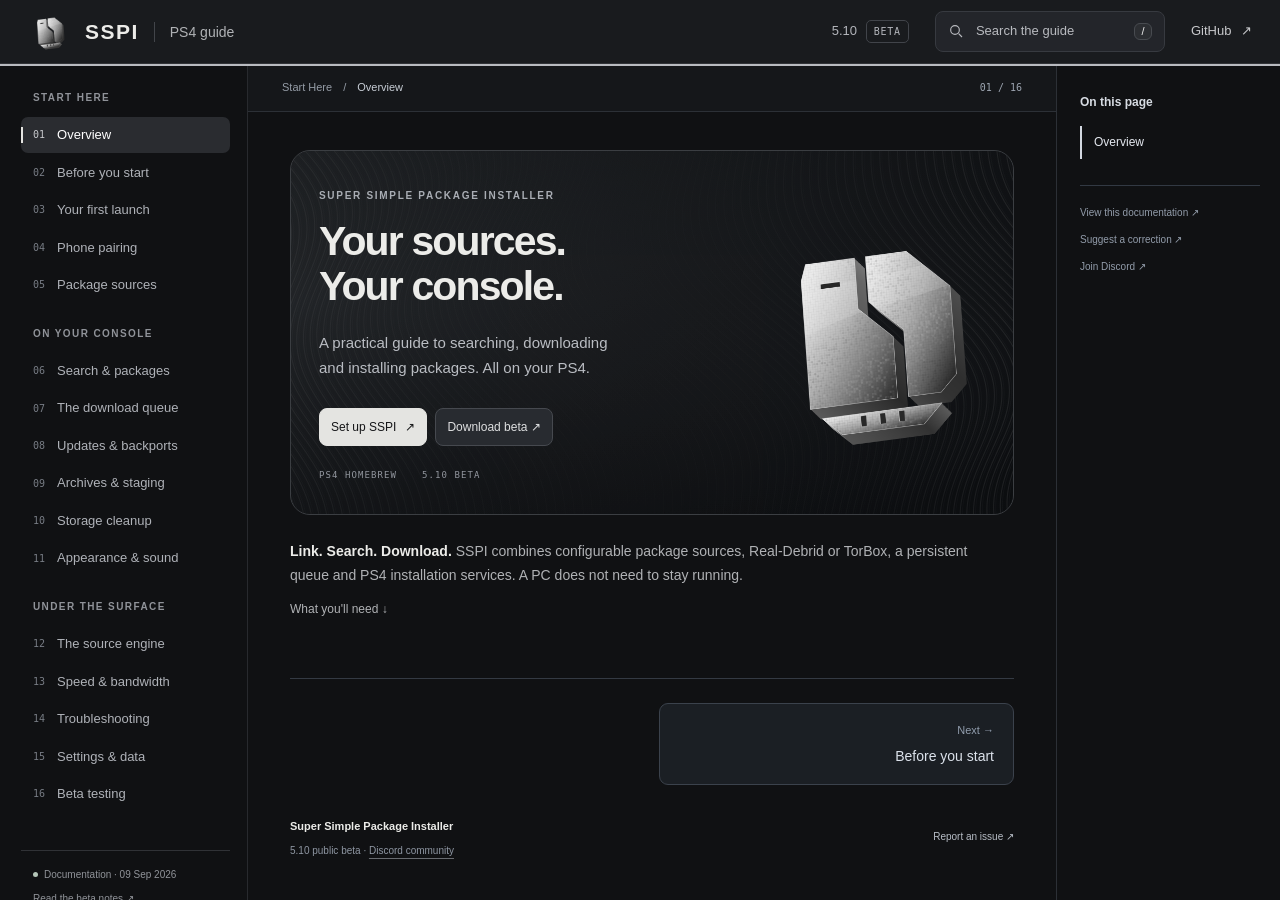
==== docs/index.html @ 513d51ce "Restore the PS4 beta guide and cartridge branding" ====
<!doctype html>
<html lang="en">
<head>
  <meta charset="utf-8">
  <meta name="viewport" content="width=device-width, initial-scale=1">
  <meta name="theme-color" content="#111214">
  <meta name="description" content="The SSPI field guide: set up your PS4, pair Real-Debrid or TorBox, add package sources, manage downloads, and understand updates, archives and installation.">
  <meta property="og:title" content="SSPI — The PS4 field guide">
  <meta property="og:description" content="Your sources. Your console. Setup, controls, engine details and troubleshooting for Super Simple Package Installer.">
  <meta property="og:image" content="https://xyhlo.github.io/SSPI/banner.png">
  <meta property="og:type" content="website">
  <link rel="canonical" href="https://xyhlo.github.io/SSPI/">
  <link rel="icon" href="assets/ps4-favicon.png" type="image/png">
  <link rel="stylesheet" href="styles.css">
  <script src="site.js" defer></script>
  <title>SSPI — The PS4 field guide</title>
</head>
<body>
<a class="skip" href="#content">Skip to documentation</a>
<header class="topbar">
  <a class="brand" href="#overview" aria-label="SSPI documentation home"><img src="assets/ps4-logo.png" width="44" height="44" alt=""><strong>SSPI</strong><span class="brand-divider"></span><span>PS4 guide</span></a>
  <div class="header-actions"><span class="version">5.10 <span>BETA</span></span><button class="search-trigger" id="search-open" type="button"><svg width="16" height="16" viewBox="0 0 24 24" fill="none" stroke="currentColor" stroke-width="1.7" aria-hidden="true"><circle cx="10.5" cy="10.5" r="6.5"/><path d="m16 16 5 5"/></svg><span>Search the guide</span><kbd>/</kbd></button><a class="github-link" href="https://github.com/Xyhlo/SSPI">GitHub <span aria-hidden="true">↗</span></a><button id="menu-toggle" class="menu-toggle" aria-expanded="false" aria-controls="sidebar" type="button">Contents</button></div>
</header>
<div class="reading-progress" aria-hidden="true"><span id="reading-progress"></span></div>
<div class="layout">
<aside class="sidebar" id="sidebar">
  <nav aria-label="Documentation sections">
    <div class="nav-group"><p>START HERE</p><a href="#overview" aria-current="location"><span>01</span>Overview</a><a href="#requirements"><span>02</span>Before you start</a><a href="#first-launch"><span>03</span>Your first launch</a><a href="#pairing"><span>04</span>Phone pairing</a><a href="#sources"><span>05</span>Package sources</a></div>
    <div class="nav-group"><p>ON YOUR CONSOLE</p><a href="#search"><span>06</span>Search &amp; packages</a><a href="#downloads"><span>07</span>The download queue</a><a href="#updates"><span>08</span>Updates &amp; backports</a><a href="#archives"><span>09</span>Archives &amp; staging</a><a href="#storage"><span>10</span>Storage cleanup</a><a href="#appearance"><span>11</span>Appearance &amp; sound</a></div>
    <div class="nav-group"><p>UNDER THE SURFACE</p><a href="#engine"><span>12</span>The source engine</a><a href="#networking"><span>13</span>Speed &amp; bandwidth</a><a href="#troubleshooting"><span>14</span>Troubleshooting</a><a href="#reference"><span>15</span>Settings &amp; data</a><a href="#beta"><span>16</span>Beta testing</a></div>
  </nav>
  <div class="sidebar-foot"><span class="status-dot"></span>Documentation · 09 Sep 2026<br><a href="https://github.com/Xyhlo/SSPI/releases/tag/v5.10-beta">Read the beta notes ↗</a></div>
</aside>
<main id="content" tabindex="-1">
<div class="page-toolbar"><div class="breadcrumbs"><span id="page-group">Start here</span><span aria-hidden="true">/</span><strong id="page-name">Overview</strong></div><span id="page-count">01 / 16</span><details class="mobile-outline" id="mobile-outline"><summary>On this page <span aria-hidden="true">⌄</span></summary><nav id="mobile-toc" aria-label="On this page"></nav></details></div>
<div class="page-scroll" id="page-scroll" tabindex="0" aria-label="Documentation article"><div class="page-frame">
<section id="overview" class="hero" aria-labelledby="hero-title" data-title="Overview">
  <div class="hero-pattern" aria-hidden="true"></div><div class="hero-copy"><p class="eyebrow">SUPER SIMPLE PACKAGE INSTALLER</p><h1 id="hero-title">Your sources.<br>Your console.</h1><p class="hero-description">A practical guide to searching, downloading and installing packages. All on your PS4.</p><div class="hero-actions"><a class="button primary" href="#first-launch">Set up SSPI <span aria-hidden="true">↗</span></a><a class="button" href="https://github.com/Xyhlo/SSPI/releases/tag/v5.10-beta">Download beta ↗</a></div><div class="hero-meta"><span>PS4 HOMEBREW</span><span>5.10 BETA</span></div></div><img class="hero-logo" src="assets/ps4-logo.png" width="340" height="340" alt="SSPI PS4 silver cartridge logo" fetchpriority="high">
</section>
<div class="intro-strip"><p><strong>Link. Search. Download.</strong> SSPI combines configurable package sources, Real-Debrid or TorBox, a persistent queue and PS4 installation services. A PC does not need to stay running.</p><a href="#requirements">What you'll need <span aria-hidden="true">↓</span></a></div>
<section id="requirements" class="doc-section" data-title="Before you start">
<div class="section-heading"><span class="section-number">02</span><div><p class="eyebrow">THE BASICS</p><h2>Before you start<a class="permalink" href="#requirements" aria-label="Link to Before you start">#</a></h2></div></div>
<div class="callout"><strong>The public beta is available.</strong><p>Download <code>sspi5.10b.pkg</code> from the <a href="https://github.com/Xyhlo/SSPI/releases/tag/v5.10-beta">5.10 beta release</a>. GitHub's source ZIP is source code, not an installable PS4 package.</p></div>
<div class="feature-grid">
<article><span class="mini-label">CONSOLE</span><h3>A PS4 that runs homebrew</h3><p>You need a working homebrew environment. Firmware coverage is still being tested; neither a successful build nor the absence of a minimum-firmware gate proves compatibility with every console.</p></article>
<article><span class="mini-label">SOURCE</span><h3>Bundled and ready to enable</h3><p>The beta includes SuperPSX 2.0 and installs its source descriptor on first launch. Existing choices to disable or remove it are preserved. Check the enabled sources before searching.</p></article>
<article><span class="mini-label">DOWNLOAD ACCESS</span><h3>Your own service account</h3><p><strong>TorBox and Real-Debrid are the only supported download options for this PS4 beta.</strong> Bring your own account and API key. Host support and account limits still apply.</p></article>
<article><span class="mini-label">LOCAL SETUP</span><h3>A phone and free storage</h3><p>Use a browser on the same LAN as the PS4. Allow room for downloads, archive extraction and installed content. A wired console and Wi-Fi phone can pair if the network lets them reach each other.</p></article>
</div>
<h3>What has been tested</h3><p>The current build has worked well in a small group after several rounds of fixes. Host builds and local regression checks have passed. More consoles may still expose launch, extraction or installation failures. Treat this as a public test and report what happens on your setup.</p>
<h3>Background downloads</h3><p>Shell-resident operation depends on compatible GoldHEN process/plugin capabilities and the matching worker. If those are unavailable, keep SSPI open for the in-app paths. A firmware compatibility matrix has not yet been established.</p>
</section>
<section id="first-launch" class="doc-section" data-title="Your first launch">
<div class="section-heading"><span class="section-number">03</span><div><p class="eyebrow">FROM INSTALLATION TO YOUR FIRST QUEUE</p><h2>Your first launch<a class="permalink" href="#first-launch" aria-label="Link to Your first launch">#</a></h2></div></div>
<ol class="steps">
<li><span class="step-index">01</span><div><h3>Install the beta package</h3><p>Install <code>sspi5.10b.pkg</code> using your console's package installer, then launch SSPI. The bundled source is prepared on first launch.</p></div></li>
<li><span class="step-index">02</span><div><h3>Connect a download service</h3><p>Press <kbd>OPTIONS</kbd> and open <strong>Settings → Connections</strong>. Scan the QR with a phone on the same LAN. Add your Real-Debrid or TorBox key, choose the preferred service and save.</p></div></li>
<li><span class="step-index">03</span><div><h3>Check your source</h3><p>Open <strong>Package sources</strong> and confirm SuperPSX 2.0 is enabled. Other compatible <code>.gssource</code> packages can be added through the phone setup page.</p></div></li>
<li><span class="step-index">04</span><div><h3>Search and choose</h3><p>Return to Search. Press <kbd>×</kbd> on the search field to enter a name or CUSA ID. Open the correct title and region, then inspect package types, versions and mirrors before queuing.</p></div></li>
<li><span class="step-index">05</span><div><h3>Follow the individual files</h3><p>Switch to <strong>Downloads</strong>. Open <strong>Files</strong> on the selected game to see each package. A full download bar is not proof of installation; wait for the installation result and confirm the content on the PS4.</p></div></li>
</ol>
<div class="checklist-panel"><div><h3>Ready for a first test?</h3><p>This checklist is saved in this browser. It does not configure your console.</p></div><div class="checklist"><label><input type="checkbox" data-check="worker"> SSPI launches on the PS4</label><label><input type="checkbox" data-check="service"> Service selected and key saved</label><label><input type="checkbox" data-check="source"> Source installed and enabled</label><label><input type="checkbox" data-check="space"> Download and extraction space available</label></div><button class="text-button" id="reset-checks" type="button">Reset checklist</button></div>
</section>
<section id="pairing" class="doc-section" data-title="Phone pairing">
<div class="section-heading"><span class="section-number">04</span><div><p class="eyebrow">CONFIGURE FROM YOUR OWN NETWORK</p><h2>Phone pairing<a class="permalink" href="#pairing" aria-label="Link to Phone pairing">#</a></h2></div></div>
<p>The QR opens SSPI's setup page on your console. Use the address shown by your PS4; it includes the current local IP and a pairing token. This documentation website is not the setup server.</p>
<div class="connection-flow"><div><span class="mini-label">PHONE</span><strong>Scan the current QR</strong><small>Browser on the same LAN</small></div><span class="flow-arrow" aria-hidden="true">→</span><div><span class="mini-label">PS4</span><strong>Local setup page</strong><small>Keep SSPI open</small></div><span class="flow-arrow" aria-hidden="true">→</span><div><span class="mini-label">SAVED LOCALLY</span><strong>Services and sources</strong><small>Settings stay on your console</small></div></div>
<h3>Save a service</h3><p>In <strong>Link services</strong>, paste your own key and choose the preferred download service. Save before leaving the page. Both keys can remain stored while one service is active. A saved key does not confirm that a subscription is active or that a particular host is supported.</p>
<h3>Switch services</h3><p>In <strong>Settings → Connections</strong>, select Real-Debrid or TorBox. Switching preserves the other saved key and applies to new downloads; it does not move a running transfer between services. Direct-link code remains present but is outside this beta's supported download options.</p>
<h3>If the page does not open</h3><p>Keep SSPI open, rescan the current QR and check that the phone can reach the console. Guest-network isolation, a phone VPN or an old console IP can prevent access. Ethernet and Wi-Fi can be used together on the same reachable LAN.</p>
<div class="callout"><strong>Keep your pairing link private.</strong><p>The local page uses HTTP and an access token. Use a trusted LAN; do not forward its port to the internet. Never share the QR, full pairing URL, API keys or settings files in an issue report.</p></div>
</section>
<section id="sources" class="doc-section" data-title="Package sources">
<div class="section-heading"><span class="section-number">05</span><div><p class="eyebrow">CATALOG CONNECTIONS</p><h2>Package sources<a class="permalink" href="#sources" aria-label="Link to Package sources">#</a></h2></div></div>
<p>A <code>.gssource</code> is a source connector packaged as a ZIP. It describes where and how SSPI searches and resolves package information. It is not a game, a PKG or a service account.</p>
<h3>SuperPSX 2.0 in this beta</h3><p>The release includes the source descriptor, and its search and resolution requests use a JSON API through SSPI's engine. A successful source installation confirms that the connector was accepted; it does not guarantee that every catalog entry or host is currently available.</p>
<h3>Add or enable a source</h3><p>Open <strong>Connections → Package sources</strong>. Highlight a source and use the displayed action to enable or disable it. To add another, open the phone setup page and supply the actual <code>.gssource</code> download URL. A GitHub file-view page or website landing page is not the archive itself.</p>
<h3>Updates and removal</h3><p>Source upgrades can repair result mapping without replacing the application. The current installer preserves an existing usable source if an upgrade fails. Disabling or removing a bundled source is remembered. Sources supplied separately should be intended for PS4 and the supported engine version.</p>
<h3>What the engine reads</h3><p>The manifest identifies the source, version and engine. Recipe sources describe requests and result mapping; remote-API sources call a configured result service. SSPI validates the package layout and declared files. Valid metadata does not establish publisher trust or package compatibility.</p>
<p>See the <a href="https://github.com/Xyhlo/SSPI/blob/main/app/PackageSourceModels.cs">source models</a> and <a href="https://github.com/Xyhlo/SSPI/blob/main/app/PackageSourcePackage.cs">source package reader</a> for the implementation.</p>
</section>
<section id="search" class="doc-section" data-title="Search & package details">
<div class="section-heading"><span class="section-number">06</span><div><p class="eyebrow">FIND THE RIGHT PACKAGE</p><h2>Search & package details<a class="permalink" href="#search" aria-label="Link to Search & package details">#</a></h2></div></div>
<p>Search by title or CUSA ID. Opening a result resolves its available packages. Search and package resolution are separate steps, so a title may appear even when one of its download routes is unavailable.</p>
<h3>Read the package information</h3><p>Use the type tabs for <strong>All, Base, Updates, DLC and Backport</strong>. The selected package shows available version, size, required firmware, source and mirror information. Missing values remain unknown. A firmware number is not an application version.</p>
<div class="table-wrap"><table><thead><tr><th>Control</th><th>Action</th></tr></thead><tbody><tr><td>D-pad</td><td>Move focus; left/right changes the active filter where shown.</td></tr><tr><td>Cross</td><td>Open a title or queue the selected package.</td></tr><tr><td>Triangle</td><td>Show or hide the selected package's mirrors.</td></tr><tr><td>L2 / R2</td><td>Host and update-version filters, as shown on screen.</td></tr><tr><td>Square</td><td>Queue the recommended selection.</td></tr><tr><td>Circle</td><td>Return to the previous screen.</td></tr></tbody></table></div>
<h3>Mirrors are alternatives</h3><p>All source-provided hosts are visible. A listed host may still be unsupported by your selected service. Pick a usable mirror for the package you want; do not queue every mirror as a different update.</p>
<h3>Recommended packages</h3><p>Recommendations depend on the source's metadata. Review the CUSA, region, package kind and update/backport choice before proceeding. An exact-region result is not silently replaced with another region.</p>
</section>
<section id="downloads" class="doc-section" data-title="The download queue">
<div class="section-heading"><span class="section-number">07</span><div><p class="eyebrow">FOLLOW EACH STAGE</p><h2>The download queue<a class="permalink" href="#downloads" aria-label="Link to The download queue">#</a></h2></div></div>
<p>Downloads are grouped by game. The selected game expands to show artwork and progress; other games remain compact. Open <strong>Files</strong> to inspect each base package, update, backport or DLC.</p>
<div class="table-wrap"><table><thead><tr><th>State</th><th>What is happening</th></tr></thead><tbody><tr><td>Queued / Resolving</td><td>Waiting for a dependency, source resolution or a usable service link.</td></tr><tr><td>Downloading</td><td>Transferring package data or archive volumes.</td></tr><tr><td>Extracting / Finalizing</td><td>Preparing, extracting or validating local files.</td></tr><tr><td>Installing</td><td>The console installation task is still being checked.</td></tr><tr><td>Installed</td><td>The installation path has reported completion. Confirm the content and version on the console.</td></tr><tr><td>Needs attention / Failed</td><td>Open Files for the package-level error. Recoverable files may remain available for retry.</td></tr></tbody></table></div>
<h3>Pause, cancel or retry</h3><p>Focus the relevant game or package and follow the centered action row. The actions change with its state. Canceling a task, removing queue history and deleting downloaded storage are different operations.</p>
<h3>Completion and stale status</h3><p>The latest beta includes installed-content checks to reconcile stale BGFT counters and false stalls. A full transfer bar alone is still not installation proof. If the PS4 confirms completion while SSPI remains Installing or Failed, capture both states and the build ID before retrying.</p>
<p>A remaining patch integrity-verification failure path can leave the resident status at Installing. Report the exact system error and package combination rather than repeatedly starting duplicate tasks.</p>
</section>
<section id="updates" class="doc-section" data-title="Updates & backports">
<div class="section-heading"><span class="section-number">08</span><div><p class="eyebrow">MATCH THE INSTALLED CONTENT</p><h2>Updates & backports<a class="permalink" href="#updates" aria-label="Link to Updates & backports">#</a></h2></div></div>
<div class="type-grid"><article><span class="kind">BASE</span><h3>Base package</h3><p>The main application. Match later packages to its title ID and intended release.</p></article><article><span class="kind update">UPD</span><h3>Update</h3><p>A patch for a compatible base. Check its application version separately from its firmware requirement.</p></article><article><span class="kind backport">BP</span><h3>Backport</h3><p>A source-supplied compatibility variant. It can be an alternative to the regular update, not another mandatory step.</p></article><article><span class="kind dlc">DLC</span><h3>Add-on content</h3><p>Requires the matching base and may have additional update or release requirements.</p></article></div>
<h3>Choose deliberately</h3><ol class="plain-steps"><li>Check the installed title ID, region and base version.</li><li>Choose an update or backport intended for that base and firmware.</li><li>Let the base finish before dependent packages. Close the game being updated.</li><li>Confirm the version in the PS4 interface and test launch after installation.</li></ol>
<p>A shared CUSA ID and structurally valid file do not prove that every base/patch combination is compatible. Do not queue all update revisions, mirrors and backport variants as consecutive steps.</p>
<h3>Library update checks</h3><p>Checks use enabled sources and cached metadata. A newly published update can take time to appear. Missing version information or a source failure is not proof that a title is up to date.</p>
<h3>When BGFT reports an error</h3><p>Keep the exact hexadecimal code and the corresponding PS4 Notifications details. Record whether the error occurred before installation, during transfer, or after the system reported completion. Preserve recoverable package files until the task's ownership is resolved.</p>
</section>
<section id="archives" class="doc-section" data-title="Archives & staging">
<div class="section-heading"><span class="section-number">09</span><div><p class="eyebrow">FROM VOLUMES TO INSTALLABLE FILES</p><h2>Archives & staging<a class="permalink" href="#archives" aria-label="Link to Archives & staging">#</a></h2></div></div>
<p>Direct PKGs skip extraction. For supported RAR, multipart RAR and ZIP downloads, SSPI stages the archive data and extracts installable packages before handing them to the console.</p>
<div class="process-strip"><span>Resolve volumes</span><span>Download</span><span>Extract</span><span>Validate</span><span>Install</span></div>
<h3>Multipart sets</h3><p>Every required part must belong to the same archive set and finish downloading. A <code>.part1.rar</code> or numbered volume is not a standalone package. Missing, truncated or mismatched parts can prevent extraction even when the first volume is complete.</p>
<h3>Plan for peak storage</h3><div class="storage-formula"><span>Archive volumes</span><b>+</b><span>Extracted packages</span><b>+</b><span>Installed content</span><b>+</b><span>Working room</span></div><p>Large or solid archives take time on the PS4's HDD. Network bandwidth settings do not accelerate decompression. Unsupported archive features or a damaged upload may require a different mirror or a corrected set.</p>
<h3>Keep useful retry files</h3><p>Failed installations can retain complete files. Do not manually delete staging data while a worker or system task may own it. Use the queue and Storage controls after work has finished or cancellation has been confirmed.</p>
</section>
<section id="storage" class="doc-section" data-title="Storage cleanup">
<div class="section-heading"><span class="section-number">10</span><div><p class="eyebrow">MANAGE SSPI FILES</p><h2>Storage cleanup<a class="permalink" href="#storage" aria-label="Link to Storage cleanup">#</a></h2></div></div>
<p>Open <strong>Settings → Storage</strong> to inspect downloaded files and eligible leftovers. This is not a browser for the entire PS4 drive and does not uninstall installed titles.</p>
<h3>Delete through the app</h3><p>Refresh the listing, select the file and follow the displayed delete and confirmation actions. Check its name and size first. Cleanup protects active work and recovery information; a file that appears unused can still belong to a pending install.</p>
<h3>History and storage differ</h3><p><strong>General → Clear removable history</strong> clears eligible queue entries. It does not mean that every downloaded file has been removed. Use PS4 system storage management to uninstall installed content.</p>
<h3>Deletion is refused</h3><p>Finish or cancel relevant pending/background jobs, wait for confirmation and refresh. If ownership cannot be confirmed, retain the files and report the task state. Do not delete journals or reset queue files to force an installation past an error.</p>
</section>
<section id="appearance" class="doc-section" data-title="Appearance & sound">
<div class="section-heading"><span class="section-number">11</span><div><p class="eyebrow">MAKE THE INTERFACE YOURS</p><h2>Appearance & sound<a class="permalink" href="#appearance" aria-label="Link to Appearance & sound">#</a></h2></div></div>
<h3>Accent and background</h3><p><strong>Settings → Appearance</strong> provides accent choices and built-in backgrounds. The phone setup page can also save appearance settings. Restore original charcoal to return to the plain background while keeping the chosen accent.</p>
<p>Built-in patterns provide the available background options. Arbitrary uploaded background images are not part of this beta's setup flow.</p>
<h3>Quiet interface audio</h3><p><strong>Settings → Sound</strong> has separate switches for background music and interface sounds, plus volume. The default is 35%, with music mixed below the effects. Left/right changes volume in 5% steps; zero mutes it. Preferences save automatically.</p>
<p>Navigation and completion cues are designed to stay subtle. Audio runs away from the rendering thread and is optional; failure to open an audio device should leave the application usable without sound.</p>
</section>
<section id="engine" class="doc-section" data-title="The source engine">
<div class="section-heading"><span class="section-number">12</span><div><p class="eyebrow">DISCOVERY, DELIVERY AND INSTALLATION</p><h2>The source engine<a class="permalink" href="#engine" aria-label="Link to The source engine">#</a></h2></div></div>
<ol class="engine-flow"><li><span>01</span><div><h3>Search</h3><p>Enabled sources return title records for your query. The app combines those results and keeps their source identity.</p></div></li><li><span>02</span><div><h3>Resolve</h3><p>Opening a title produces package candidates: kind, title ID, version, region, host, link and any supplied size, firmware, archive or checksum information.</p></div></li><li><span>03</span><div><h3>Unlock</h3><p>The selected Real-Debrid or TorBox account requests a usable download route. A source returning a host link is not the same as the provider accepting it.</p></div></li><li><span>04</span><div><h3>Transfer</h3><p>The application or resident worker transfers the data, preserves progress and applies the configured bandwidth limit. The transfer path coalesces small reads with bounded buffers.</p></div></li><li><span>05</span><div><h3>Prepare</h3><p>Archive sets are extracted and package structure, length and available identity/integrity information are checked. Missing expected metadata limits what can be verified.</p></div></li><li><span>06</span><div><h3>Install</h3><p>BGFT and the package-specific installation paths register work, track progress and reconcile installed content. A task being accepted does not mean it has finished.</p></div></li></ol>
<h3>Caching</h3><p>Search results, resolution data, eligible responses and artwork are cached to avoid repeating work. Source changes, expired links and provider failures can still need fresh requests. Caching does not guarantee that an old mirror remains available.</p>
<p>The bundled SuperPSX 2.0 connector uses JSON results. The codebase also retains compatibility engines for other source formats. Read the <a href="https://github.com/Xyhlo/SSPI#source-layout">source layout</a> to find the managed and native implementations.</p>
</section>
<section id="networking" class="doc-section" data-title="Speed & bandwidth">
<div class="section-heading"><span class="section-number">13</span><div><p class="eyebrow">MEASURE THE ACTUAL TRANSFER</p><h2>Speed & bandwidth<a class="permalink" href="#networking" aria-label="Link to Speed & bandwidth">#</a></h2></div></div>
<h3>Mbps and MB/s</h3><p>Connection plans usually advertise <strong>Mbps</strong>; the download display uses <strong>MB/s</strong>. Divide by eight for the theoretical decimal equivalent, before protocol overhead, disk work and host limits.</p>
<div class="speed-calculator"><label for="connection-speed">Connection speed <span>Mbps</span></label><input id="connection-speed" type="number" min="0" max="100000" value="300"><span aria-hidden="true">÷ 8</span><output id="speed-result" for="connection-speed">37.5 <span>MB/s</span></output><small>Theoretical equivalent, not a speed test</small></div>
<h3>Bandwidth limit</h3><p>Open <strong>Settings → General → Bandwidth limit</strong>. Use <strong>Unlimited</strong> when measuring the fastest available route. The old Parallel ranges setting is no longer the user-facing transfer control.</p>
<p>A 300 Mbps connection has a theoretical ceiling of 37.5 MB/s before overhead. SSPI cannot promise 30 MB/s for every host, provider route, console or disk. A steady 11 MB/s is also consistent with a 100 Mbps link, but that must be checked at the router or switch rather than assumed from the number alone.</p>
<h3>Compare one route at a time</h3><p>Use Ethernet, the same large file, host and debrid service, with other disk/network work quiet. Record sustained speed after startup and the bandwidth setting. A console internet test is not a measurement of that specific download route.</p>
<h3>TorBox preparation and rate limits</h3><p>An uncached file may need to reach TorBox before it can be delivered to the PS4. That wait is provider preparation, not console transfer speed. Unsupported hosts and account limits can still stop resolution. If a provider returns HTTP 429, wait for its retry window.</p>
</section>
<section id="troubleshooting" class="doc-section" data-title="Troubleshooting">
<div class="section-heading"><span class="section-number">14</span><div><p class="eyebrow">START WITH THE STAGE THAT FAILED</p><h2>Troubleshooting<a class="permalink" href="#troubleshooting" aria-label="Link to Troubleshooting">#</a></h2></div></div>
<p>Open the individual package in <strong>Files</strong> and keep the exact error wording. Search, service unlocking, extraction and installation are different stages.</p>
<details id="trouble-launch"><summary>The app does not launch <span>+</span></summary><div><p>Confirm the installed SSPI package and the console's homebrew environment. Report the PS4 model, firmware, GoldHEN version and any system error. Older firmware coverage is still being established; do not treat the beta as universally compatible.</p></div></details>
<details id="trouble-pairing"><summary>The QR setup page will not open <span>+</span></summary><div><p>Keep SSPI open, rescan the current QR and check that the phone and console can reach each other. Disable guest isolation or a phone VPN if it blocks local access. Never post the full token-bearing URL publicly.</p></div></details>
<details id="trouble-source"><summary>A source fails to install or search <span>+</span></summary><div><p>Check the source is enabled and its URL returns a real .gssource archive. Capture its version and the full transport or engine error. An HTTPS/module error occurs before package installation; it is not an archive failure. A website loading on your phone does not prove the PS4 transport works.</p></div></details>
<details id="trouble-results"><summary>No results or an update is missing <span>+</span></summary><div><p>Try the exact CUSA ID and clear restrictive region, host or type filters. A source can be unavailable or omit metadata. Cached update checks can delay a new badge. Missing results do not prove that no update exists.</p></div></details>
<details id="trouble-service"><summary>A debrid link fails <span>+</span></summary><div><p>Check the active service, account access and host support. All mirrors remain visible even if a service cannot unlock them. Try a supported alternative. For TorBox, distinguish preparation from failure; repeated recreation of the same job can consume limits.</p></div></details>
<details id="trouble-install"><summary>BGFT fails or SSPI stays on Installing <span>+</span></summary><div><p>Record both the SSPI row and PS4 Notifications details, including the complete error code. Check title ID, base version and the selected update/backport. The beta reconciles stale counters, but a patch integrity-verification failure can still remain Installing. Preserve files while task ownership is unresolved and report the timeline.</p></div></details>
<details id="trouble-extraction"><summary>Multipart extraction fails <span>+</span></summary><div><p>Check that every volume is complete and belongs to the same set. Confirm free space for archive data and extracted packages. Missing parts, damaged uploads or unsupported archive features can require a corrected set or another mirror. Renaming a part file to .pkg does not convert it.</p></div></details>
<details id="trouble-speed"><summary>Downloads seem slower than expected <span>+</span></summary><div><p>Use the <a href="#networking">speed guide</a>, set the bandwidth limit to Unlimited and compare sustained speed on the same route. Include connection type, host, service, stage and free storage in the report.</p></div></details>
</section>
<section id="reference" class="doc-section" data-title="Settings & local data">
<div class="section-heading"><span class="section-number">15</span><div><p class="eyebrow">QUICK REFERENCE</p><h2>Settings & local data<a class="permalink" href="#reference" aria-label="Link to Settings & local data">#</a></h2></div></div>
<p><kbd>OPTIONS</kbd> opens or closes Settings. <kbd>L1</kbd>/<kbd>R1</kbd> switch main tabs or settings pages. Follow the bottom action row for the current screen.</p>
<div class="table-wrap"><table><thead><tr><th>Page</th><th>Controls</th></tr></thead><tbody><tr><td>General</td><td>Bandwidth limit, download statistics, focused-download graph, firmware hints and removable history.</td></tr><tr><td>Connections</td><td>Real-Debrid, TorBox, phone setup and enabled package sources.</td></tr><tr><td>Appearance</td><td>Accent and built-in background choices.</td></tr><tr><td>Storage</td><td>Downloaded files and eligible cleanup.</td></tr><tr><td>Sound</td><td>Music, interface sounds and volume.</td></tr></tbody></table></div>
<h3>Data stays on the console</h3><p>Runtime data remains under <code>/data/GameSearch/</code>, preserving the app's historical directory identity. Settings, credentials, sources, queue state, staging data and caches belong to that local workspace. Updating the same application does not require publishing or sharing these files.</p>
<h3>Development source</h3><p>The GitHub repository contains selected production source, manifests, notices and this public guide. SDKs, runtime dependencies, source descriptors and build outputs remain separate. A source ZIP is not an installable package or a complete build environment.</p>
<p>See the <a href="https://github.com/Xyhlo/SSPI#building-in-the-development-workspace">build requirements</a>, <a href="https://github.com/Xyhlo/SSPI/blob/main/LICENSE">license</a> and <a href="https://github.com/Xyhlo/SSPI/blob/main/THIRD_PARTY_NOTICES.md">third-party notices</a>. Build artifacts belong under the development workspace's Build-Output directory.</p>
</section>
<section id="beta" class="doc-section" data-title="Beta testing">
<div class="section-heading"><span class="section-number">16</span><div><p class="eyebrow">HELP MAKE THE NEXT BUILD BETTER</p><h2>Beta testing<a class="permalink" href="#beta" aria-label="Link to Beta testing">#</a></h2></div></div>
<p><strong>5.10 is an early public beta.</strong> It has worked well for the initial testers after a number of fixes, but more hardware and package combinations will expose more bugs. Launch failures, extraction problems and installation errors are still possible.</p>
<p>The guide was updated on 9 September 2026 for the public beta. Read the <a href="https://github.com/Xyhlo/SSPI/releases/tag/v5.10-beta">release notes</a> for the package download and checksum. Local build/test results do not establish universal firmware support, a fixed frame rate or a guaranteed download speed.</p>
<div class="report-panel"><div class="report-header"><h3>A useful issue report</h3><button class="button small" id="copy-report" type="button">Copy template</button></div><pre id="report-template">SSPI version and footer build ID:
PS4 model / firmware / GoldHEN version:
Worker status (if using background downloads):
Connection: Ethernet or Wi-Fi
Service / host (no keys):
Source name and version:
Title ID / installed base version:
Update, backport or DLC version:
Package type: direct PKG or archive set
File size / free storage / bandwidth limit:
Steps to reproduce:
Stage that failed / full SSPI error:
PS4 system status and error code:
Expected result / actual result:</pre><p id="copy-status" role="status" class="fine-print"></p></div>
<p>Remove keys, pairing tokens, signed URLs and private settings from screenshots and logs. When SSPI and the PS4 disagree, include both states. Reports that reproduce an issue help more than a summary saying it does not work.</p>
<div class="closing-actions"><a class="button primary" href="https://github.com/Xyhlo/SSPI/releases/tag/v5.10-beta">Download beta ↗</a><a class="button" href="https://discord.gg/hF2vw7ybRs">Join Discord ↗</a><a class="button" href="https://github.com/Xyhlo/SSPI/issues/new">Report a bug ↗</a></div>
</section>
<nav class="page-pagination" aria-label="Previous and next topics"><a id="previous-page" href="#overview"><span>← Previous</span><strong>Overview</strong></a><a id="next-page" href="#requirements"><span>Next →</span><strong>Before you start</strong></a></nav>
<footer class="site-footer"><div><strong>Super Simple Package Installer</strong><p>5.10 public beta · <a href="https://discord.gg/hF2vw7ybRs">Discord community</a></p></div><a href="https://github.com/Xyhlo/SSPI/issues/new">Report an issue ↗</a></footer>
</div></div>
</main>
<aside class="page-outline" aria-label="Article navigation"><p>On this page</p><nav id="page-toc" aria-label="On this page"></nav><div class="outline-links"><a href="https://github.com/Xyhlo/SSPI/blob/main/docs/index.html">View this documentation ↗</a><a href="https://github.com/Xyhlo/SSPI/issues/new">Suggest a correction ↗</a><a href="https://discord.gg/hF2vw7ybRs">Join Discord ↗</a></div></aside>
</div>
<dialog id="search-dialog" aria-labelledby="search-title"><div class="search-dialog-top"><h2 id="search-title">Search the field guide</h2><button id="search-close" type="button" aria-label="Close search">Esc <span aria-hidden="true">×</span></button></div><label class="sr-only" for="search-input">Search terms</label><input id="search-input" type="search" placeholder="Try “TorBox”, “backport”, or “pairing”…" autocomplete="off"><p id="search-summary" role="status">Type a word or phrase to find a section.</p><div id="search-results"></div><div class="search-dialog-footer"><span><kbd>↑</kbd> <kbd>↓</kbd> Navigate</span><span><kbd>Enter</kbd> Open</span><span><kbd>Esc</kbd> Close</span></div></dialog>
</body>
</html>
---- docs/styles.css ----
@charset "UTF-8";
:root{color-scheme:dark;--bg:#101113;--panel:#1c1e21;--raised:#24262a;--line:#303236;--text:#ecece9;--muted:#b0b2b5;--dim:#909399;--silver:#e4e4e1;--green:#afd7c0;--gold:#e4c792;--pink:#d6abc5;--header:76px;scroll-padding-top:108px}
*{box-sizing:border-box}html{scroll-behavior:smooth}body{margin:0;background:var(--bg);color:var(--text);font:16px/1.72 "Segoe UI",-apple-system,BlinkMacSystemFont,Arial,sans-serif;-webkit-font-smoothing:antialiased}a{color:inherit;text-decoration-color:#686b70;text-underline-offset:4px}a:hover{color:#fff;text-decoration-color:#fff}button,input{font:inherit}button,a,input{touch-action:manipulation}button{cursor:pointer}button:disabled{cursor:default}button:focus-visible,a:focus-visible,input:focus-visible,summary:focus-visible{outline:2px solid var(--silver);outline-offset:5px}button{color:inherit}img{max-width:100%;height:auto}::selection{background:#d6d8de;color:#121315}p{margin:0 0 20px}h1,h2,h3{color:var(--text);line-height:1.2;font-weight:600;letter-spacing:-.025em}h2{margin:0;font-size:34px}h3{font-size:21px;margin:30px 0 12px}strong{font-weight:600;color:var(--text)}code{font:13px/1.6 ui-monospace,SFMono-Regular,Consolas,monospace;background:#23252a;padding:3px 6px;border:1px solid #34373c;border-radius:5px;overflow-wrap:anywhere;color:#dedfdf}kbd{font:12px/1.4 "Segoe UI",Arial,sans-serif;display:inline-flex;align-items:center;justify-content:center;min-width:25px;padding:3px 7px;background:#2c2e32;border:1px solid #484b50;border-bottom-width:2px;border-radius:6px;color:#eee;white-space:nowrap;vertical-align:1px}pre{margin:0;overflow:auto;white-space:pre-wrap;font:13px/1.9 ui-monospace,SFMono-Regular,Consolas,monospace}svg{flex-shrink:0}.skip{position:fixed;top:-100px;left:20px;z-index:100;background:white;color:#111;padding:10px 20px;border-radius:6px}.skip:focus{top:12px}.sr-only{position:absolute;width:1px;height:1px;padding:0;margin:-1px;overflow:hidden;clip:rect(0,0,0,0);white-space:nowrap;border:0}
.topbar{height:var(--header);display:flex;align-items:center;justify-content:space-between;gap:20px;background:#191b1e;border-bottom:1px solid var(--line);padding:0 38px;position:sticky;top:0;z-index:30}.brand{display:flex;align-items:center;gap:13px;text-decoration:none;white-space:nowrap;line-height:1;color:var(--muted);font-size:14px}.brand strong{letter-spacing:.07em;font-size:21px}.brand-divider{height:20px;border-left:1px solid #42454a;margin:0 2px}.header-actions{display:flex;align-items:center;gap:26px}.version{font-size:13px;color:#b4b6bc;white-space:nowrap}.version span{font:10px/1.2 ui-monospace,Consolas,monospace;letter-spacing:.08em;border:1px solid #41444a;border-radius:5px;padding:5px 7px;margin-left:5px}.github-link{font-size:13px;text-decoration:none;color:#c8c9cc}.github-link span{margin-left:6px}.search-trigger{display:none}.js .search-trigger{display:flex;align-items:center;gap:12px;font-size:13px;color:#b8babf;padding:8px 12px;background:#23252a;border:1px solid #373a40;border-radius:8px;min-width:230px}.search-trigger kbd{margin-left:auto;font-size:11px;padding:0 5px;min-width:18px;border-bottom-width:1px}.menu-toggle{display:none}.reading-progress{position:fixed;top:var(--header);height:2px;width:100%;z-index:35;pointer-events:none}.reading-progress span{display:block;width:100%;height:100%;background:#b9bbc0;transform:scaleX(0);transform-origin:left center}.layout{max-width:1600px;margin:0 auto;display:grid;grid-template-columns:258px minmax(0,1fr)}.sidebar{position:sticky;top:var(--header);height:calc(100dvh - var(--header));overflow-y:auto;scrollbar-width:thin;scrollbar-color:#444 transparent;padding:30px 20px 24px 28px;border-right:1px solid #282a2e;display:flex;flex-direction:column}.nav-group{margin-bottom:26px}.nav-group p{font-size:10px;letter-spacing:.14em;font-weight:600;color:var(--dim);margin:0 12px 11px}.nav-group a{position:relative;display:flex;gap:12px;align-items:center;padding:8px 12px;border-radius:7px;font-size:13px;line-height:1.5;text-decoration:none;color:#afb2b8;margin:2px 0}.nav-group a span{font:10px ui-monospace,Consolas,monospace;color:#777c84}.nav-group a:hover{background:#1e2024;color:white}.nav-group a[aria-current]{background:#2a2c30;color:white}.nav-group a[aria-current]:before{content:"";position:absolute;left:0;top:10px;bottom:10px;width:2px;background:var(--silver)}.nav-group a[aria-current] span{color:#c6c8cb}.sidebar-foot{font-size:10px;color:var(--dim);line-height:2.4;padding:12px 12px 0;border-top:1px solid #303236;margin-top:auto}.sidebar-foot a{text-decoration:none}.status-dot{display:inline-block;width:5px;height:5px;margin:0 6px 1px 0;background:#b4c6b8;border-radius:50%}main{padding:36px 56px 0;min-width:0;max-width:1244px;width:100%;outline:none}.hero{position:relative;isolation:isolate;overflow:hidden;border:1px solid #3b3e42;border-radius:20px;min-height:400px;background:#181a1d;margin-bottom:28px;display:flex;align-items:center}.hero-pattern{position:absolute;inset:0;z-index:-1;background:url("assets/waves.svg") center/cover no-repeat;opacity:.72}.hero-copy{padding:46px 0 38px 42px;position:relative;z-index:2;width:64%}.eyebrow{font-size:10px;letter-spacing:.17em;color:#a9adb4;font-weight:600;margin:0 0 15px}.hero h1{font-size:clamp(40px,4vw,61px);letter-spacing:-.045em;line-height:1.1;margin:0 0 22px}.hero-description{font-size:17px;line-height:1.65;color:#babdc3;max-width:360px}.hero-actions{display:flex;gap:10px;flex-wrap:wrap;margin:28px 0 24px}.button{display:inline-flex;align-items:center;justify-content:center;gap:22px;text-decoration:none;background:#282b30;border:1px solid #46494f;border-radius:8px;padding:10px 17px;font-size:13px;font-weight:500;line-height:1.5;color:#dedfe0}.button:hover{background:#34373c}.button.primary{background:var(--silver);color:#151618;border-color:var(--silver)}.button.primary:hover{background:white}.button.small{padding:7px 12px;font-size:12px}.hero-meta{display:flex;gap:25px;font:9px ui-monospace,Consolas,monospace;letter-spacing:.12em;color:#92969e}.hero-logo{position:absolute;width:38%;right:1%;top:50%;transform:translateY(-48%);z-index:1}.intro-strip{display:flex;gap:25px;align-items:center;padding:0 5px 30px;border-bottom:1px solid var(--line);font-size:14px;color:var(--muted)}.intro-strip p{margin:0;max-width:680px}.intro-strip a{white-space:nowrap;font-size:12px;text-decoration:none;margin-left:auto}.doc-section{padding:64px 0 14px;border-bottom:1px solid var(--line);scroll-margin-top:108px;color:var(--muted)}.section-heading{display:flex;gap:21px;align-items:flex-start;margin-bottom:28px}.section-heading .eyebrow{margin-bottom:10px}.section-number{font:11px/1.4 ui-monospace,Consolas,monospace;color:#b6b8bc;border:1px solid #44464b;border-radius:6px;padding:6px 8px;margin-top:1px}.permalink{font-size:20px;color:#7c818b;text-decoration:none;margin-left:13px;opacity:0}.section-heading:hover .permalink,.permalink:focus{opacity:1}.feature-grid,.control-pair{display:grid;grid-template-columns:repeat(2,minmax(0,1fr));gap:16px;margin:25px 0}.feature-grid article,.control-pair article{border:1px solid #34373c;background:#191b1e;border-radius:13px;padding:24px}.feature-grid h3{margin:11px 0 13px}.feature-grid p{font-size:14px;line-height:1.8;margin:0}.mini-label{font:10px/1.5 ui-monospace,Consolas,monospace;color:#aeb2ba;letter-spacing:.09em}.callout{border:1px solid #42464c;border-left:3px solid #c6c9cd;background:#202328;border-radius:0 10px 10px 0;padding:20px 23px;margin:25px 0;font-size:14px;line-height:1.8}.callout strong{font-size:15px}.callout p{margin:7px 0 0}.callout.warning{border-left-color:var(--gold);background:#23221f}.fine-print,.source-note{color:#969ba3;font-size:12px;line-height:1.8}.source-note{margin:28px 0 20px}.steps{list-style:none;margin:30px 0;padding:0;position:relative}.steps:before{content:"";position:absolute;width:1px;background:#41444a;left:19px;top:22px;bottom:25px}.steps li{position:relative;display:flex;gap:22px;padding:0 0 26px}.steps li:last-child{padding-bottom:0}.step-index{flex-shrink:0;width:40px;height:40px;display:grid;place-items:center;background:#24272b;border:1px solid #484c52;border-radius:11px;font:12px ui-monospace,Consolas,monospace;position:relative;color:var(--silver)}.steps h3{margin:6px 0 13px;font-size:21px}.steps p{font-size:15px;margin:0}.checklist-panel{padding:24px;border:1px solid #3d4148;border-radius:13px;background:#1c1e22;margin:25px 0}.checklist-panel h3{margin:0 0 8px;font-size:19px}.checklist-panel p{font-size:12px;margin:0 0 18px}.checklist{display:grid;grid-template-columns:1fr 1fr;gap:12px;font-size:13px}.checklist label{display:flex;gap:9px;align-items:flex-start;cursor:pointer}.checklist input{accent-color:#d6d8dc;width:16px;height:16px;flex-shrink:0;margin:3px 0}.text-button{background:none;border:0;color:#bbbfc5;padding:0;font-size:12px;text-decoration:underline;text-underline-offset:4px}.checklist-panel .text-button{margin-top:19px}.connection-flow{display:flex;gap:13px;align-items:center;padding:24px 0;margin:20px 0}.connection-flow>div{flex:1;padding:20px 16px;border:1px solid #3b3e44;border-radius:11px;min-width:0;background:#191b1e}.connection-flow strong,.connection-flow small{display:block}.connection-flow strong{font-size:14px;margin:8px 0}.connection-flow small{font-size:11px;line-height:1.7;color:#aaaeb6}.flow-arrow{color:#969ca5;font-size:18px}.table-wrap{overflow-x:auto;margin:22px 0 28px;border:1px solid #373a3f;border-radius:10px;scrollbar-width:thin}table{border-collapse:collapse;width:100%;text-align:left;font-size:14px;line-height:1.75}th{background:#24262b;padding:13px 18px;font-size:11px;letter-spacing:.03em;color:#d2d4d7;font-weight:600}td{padding:16px 18px;vertical-align:top;border-top:1px solid #31343a}tbody tr:nth-child(even){background:#17191c}td:first-child{color:#dcdee1;min-width:148px;font-weight:500}td code{font-size:12px}.file-tree{background:#191b1e;border:1px solid #3b3e44;border-radius:12px;padding:24px;margin:25px 0}.file-tree-title{display:flex;align-items:center;gap:10px;color:#e1e3e5;padding-bottom:19px;margin-bottom:14px;border-bottom:1px solid #33363b}.file-tree-title .mini-label{margin-left:auto}.file-tree>div:not(.file-tree-title){display:grid;grid-template-columns:24px 175px minmax(0,1fr);gap:10px;align-items:center;margin:14px 0;font-size:13px}.branch{font:17px ui-monospace,Consolas,monospace;color:#747b85}.file-tree code{justify-self:start}.controls{margin:0;font-size:14px}.controls>div{display:grid;grid-template-columns:104px 1fr;gap:12px;padding:12px 0;border-top:1px solid #34373c}.controls dd,.controls dt{margin:0}.control-pair h3{margin:0 0 20px}.controls.wide{padding:6px 0 10px}.controls.wide>div{grid-template-columns:145px 1fr}.queue-example{padding:23px;border:1px solid #3c3f45;border-radius:13px;background:#17191b;margin:28px 0}.queue-example>.mini-label{margin-bottom:18px;font-size:10px}.queue-root,.queue-child{display:flex;gap:16px;align-items:center;padding:17px 20px;border:1px solid #40444b;border-radius:9px;background:#24272b;position:relative;z-index:1}.queue-root small,.queue-child small{display:block;font-size:12px;color:#a8adb6;margin-top:5px}.queue-root strong,.queue-child strong{font-size:15px}.cube-glyph{font-size:30px;color:#c2c6cc}.tag{margin-left:auto;font:9px ui-monospace,Consolas,monospace;letter-spacing:.08em;border:1px solid #606671;padding:4px 8px;border-radius:5px}.queue-child{margin:14px 0 0 42px;background:#1d1f23;border-color:#34383e;padding:15px 18px}.queue-child:before{content:"";position:absolute;border-left:1px solid #838992;border-bottom:1px solid #838992;top:-56px;bottom:50%;width:22px;left:-23px;z-index:-1}.queue-child:first-of-type:before{top:-15px}.kind{font:10px ui-monospace,Consolas,monospace;letter-spacing:.02em;padding:5px 7px;border:1px solid #727781;border-radius:5px;min-width:42px;text-align:center;display:inline-block;color:#dedfe1}.kind.update{color:var(--gold);border-color:#947c52}.kind.dlc{color:var(--pink);border-color:#866e7d}.kind.backport{color:#b6c8e7;border-color:#6d819e}.state{font-size:12px;color:#d5d8de;white-space:normal}.state.success{color:var(--green)}.type-grid{display:grid;grid-template-columns:repeat(2,minmax(0,1fr));gap:14px;margin:26px 0}.type-grid article{padding:21px;background:#1a1c1f;border:1px solid #373a40;border-radius:12px}.type-grid h3{font-size:18px;margin:15px 0 9px}.type-grid p{font-size:14px;margin:0}.plain-steps{padding-left:22px}.plain-steps li{margin:12px 0;padding-left:7px}.process-strip{display:grid;grid-template-columns:repeat(5,minmax(0,1fr));border:1px solid #42464c;border-radius:10px;overflow:hidden;margin:27px 0}.process-strip span{padding:17px 8px;text-align:center;font-size:11px;background:#24272c;color:#d9dce0;border-right:1px solid #42464c;position:relative}.process-strip span:last-child{border:0}.storage-formula{padding:20px 22px;background:#202227;border-radius:10px;border:1px solid #373b42;display:flex;flex-wrap:wrap;gap:12px;align-items:center;font-size:13px;margin:20px 0}.storage-formula b{color:#8d949d;font-size:17px;font-weight:400}.swatch-row{display:grid;grid-template-columns:repeat(5,minmax(0,1fr));gap:10px;margin:25px 0 10px}.swatch-row>div{background:var(--swatch);height:95px;border:1px solid #4a4f58;border-radius:10px;display:flex;align-items:flex-end;padding:10px;font-size:11px;color:#b8bec7}.swatch-row .light-swatch{color:#333}.engine-flow{list-style:none;margin:28px 0;padding:0}.engine-flow li{display:flex;gap:23px;border-top:1px solid #33373d;padding:24px 0}.engine-flow li>span{font:12px ui-monospace,Consolas,monospace;color:#c3c8cf;padding-top:5px;min-width:25px}.engine-flow h3{margin:0 0 12px;font-size:21px}.engine-flow p{margin:0;font-size:15px}.speed-calculator{display:flex;align-items:center;gap:26px;padding:27px;background:#202328;border:1px solid #464b54;border-radius:13px;margin:24px 0}.speed-calculator label{display:block;font-size:12px;color:#cdd1d7;margin-bottom:10px}.speed-calculator label span{color:#959ca7;margin-left:7px}.speed-calculator input{width:170px;max-width:100%;background:#14161a;border:1px solid #5a616d;border-radius:7px;padding:10px 13px;color:#f1f2f4;font-size:25px;line-height:1.3;font-variant-numeric:tabular-nums}.calculation-sign{font-size:22px;color:#9ca4af}.speed-result output{display:block;color:#eceeef;font-size:39px;font-weight:600;line-height:1.2;font-variant-numeric:tabular-nums;overflow-wrap:anywhere}.speed-result output span{font-size:17px;color:#b0b7c1;font-weight:400}.speed-result small{display:block;font-size:11px;color:#a9b0ba;margin-top:8px}details{margin:13px 0;border:1px solid #393e46;border-radius:10px;background:#1b1e22;scroll-margin-top:110px}summary{cursor:pointer;display:flex;justify-content:space-between;align-items:center;gap:20px;padding:19px 22px;font-size:15px;font-weight:500;color:#dfe2e7;list-style:none}summary::-webkit-details-marker{display:none}summary span{font-size:24px;line-height:1;color:#aeb6c2;font-weight:300;transition:transform .15s}details[open] summary span{transform:rotate(45deg)}details[open] summary{border-bottom:1px solid #363b43}details>div{padding:20px 23px 1px;font-size:14px;line-height:1.85}.report-panel{border:1px solid #414751;border-radius:12px;background:#191c20;overflow:hidden;margin:28px 0}.report-header{display:flex;align-items:center;justify-content:space-between;gap:20px;background:#24282e;padding:16px 23px;border-bottom:1px solid #414751}.report-header h3{font-size:16px;margin:0}.report-panel pre{padding:22px;color:#c8cfd8}.report-panel .fine-print{padding:0 22px;margin-bottom:12px;min-height:18px}.closing-actions{display:flex;gap:14px;align-items:center;flex-wrap:wrap;margin:30px 0}.site-footer{display:flex;gap:16px;align-items:center;padding:34px 0 40px}.site-footer strong{font-size:12px}.site-footer p{font-size:11px;color:#8e96a2;margin:3px 0}.site-footer>a{margin-left:auto;font-size:12px;text-decoration:none;color:#b8bec7}
dialog{width:min(640px,calc(100% - 32px));max-height:min(700px,85dvh);margin:11dvh auto 0;background:#1d2025;color:var(--text);border:1px solid #59606a;border-radius:16px;padding:0;box-shadow:0 20px 100px #0009;overflow:hidden}dialog::backdrop{background:#050608d9}.search-dialog-top{display:flex;align-items:center;justify-content:space-between;padding:20px 23px}.search-dialog-top h2{font-size:16px;letter-spacing:0}.search-dialog-top button{background:none;border:1px solid #464d57;border-radius:6px;padding:3px 8px;font-size:11px;color:#b4bdca}.search-dialog-top button span{font-size:18px;margin-left:6px;vertical-align:-1px}#search-input{display:block;width:calc(100% - 46px);margin:0 23px;background:#111419;border:1px solid #636d7b;border-radius:8px;color:#eff1f4;font-size:16px;padding:13px 15px}#search-summary{font-size:12px;color:#aeb8c6;margin:13px 24px}#search-results{max-height:45dvh;overflow-y:auto;padding:0 12px 10px}#search-results a{display:block;text-decoration:none;padding:13px;border:1px solid transparent;border-radius:7px;margin:4px 0}#search-results a strong{display:block;font-size:15px;margin-bottom:4px}#search-results a span{font-size:12px;color:#aeb8c6;display:block;line-height:1.7}#search-results a:hover,#search-results a[data-selected="true"]{background:#303640;border-color:#5a6575}.search-dialog-footer{display:flex;gap:22px;font-size:10px;color:#aeb6c2;background:#181b20;border-top:1px solid #3c434e;padding:13px 23px}.search-dialog-footer kbd{font-size:10px;min-width:18px;padding:1px 4px}
@media(min-width:1600px){.layout{border-left:1px solid #282a2e;border-right:1px solid #282a2e}.hero-logo{width:36%;right:3%}}
@media(max-width:1200px){.topbar{padding:0 24px}.header-actions{gap:17px}.layout{grid-template-columns:228px minmax(0,1fr)}.sidebar{padding-left:16px;padding-right:14px}main{padding:28px 32px 0}.hero-copy{padding-left:30px;width:68%}.hero h1{font-size:43px}.hero-logo{width:37%;right:-2%}.hero-description{max-width:270px;font-size:15px}.hero-actions{gap:8px}.hero-actions .button{font-size:12px;padding:9px 12px;gap:10px}.intro-strip{display:block}.intro-strip a{display:inline-block;margin-top:15px}.connection-flow{gap:8px}.connection-flow>div{padding:16px 12px}.connection-flow strong{font-size:13px}.file-tree>div:not(.file-tree-title){grid-template-columns:20px 150px 1fr}.control-pair{grid-template-columns:1fr}.feature-grid article{padding:20px}h2{font-size:30px}}
@media(max-width:900px){:root{--header:68px}.topbar{padding:0 20px}.version{display:none}.brand img{width:35px}.brand{gap:10px}.header-actions{gap:14px}.js .search-trigger{min-width:0;padding:8px}.search-trigger span,.search-trigger kbd{display:none}.menu-toggle{background:#25282e;border:1px solid #464c55;border-radius:7px;font-size:12px;padding:7px 10px}.js .menu-toggle{display:block}.layout{display:block}.sidebar{position:relative;height:auto;max-height:none;border-right:0;border-bottom:1px solid #3a4049;padding:24px;top:0;display:block}.sidebar nav{display:grid;grid-template-columns:repeat(3,1fr);gap:15px}.sidebar-foot{display:none}.js .sidebar{display:none}.js .sidebar.open{display:block;position:fixed;top:var(--header);left:0;right:0;bottom:0;height:calc(100dvh - var(--header));z-index:25;background:#171a1f;overflow-y:auto}.js .sidebar.open nav{display:block;max-width:500px;margin:0 auto}.nav-group a{font-size:14px;padding:11px 15px}main{padding:24px 32px 0;max-width:920px;margin:0 auto}.hero{min-height:390px}.hero h1{font-size:49px}.hero-description{max-width:340px;font-size:17px}.hero-copy{width:64%;padding-left:35px}.hero-logo{width:38%;right:0}.hero-actions .button{font-size:13px;padding:10px 14px}.intro-strip{display:flex}.intro-strip a{margin:0}.control-pair{grid-template-columns:1fr 1fr}.controls>div{grid-template-columns:85px 1fr;font-size:13px}.connection-flow>div{padding:19px 13px}.doc-section{padding-top:52px}}
@media(max-width:620px){:root{--header:64px}.topbar{padding:0 16px;gap:10px}.brand>span:last-child{display:none}.brand-divider{display:none}.brand strong{font-size:18px}.brand img{width:32px}.header-actions{gap:12px}.github-link{font-size:12px}.js .search-trigger{padding:7px}.menu-toggle{font-size:11px;padding:7px}.sidebar nav{display:block}main{padding:18px 18px 0}.hero{min-height:0;display:block;border-radius:15px}.hero-copy{width:100%;padding:28px 25px 26px}.hero .eyebrow{font-size:9px;letter-spacing:.12em;max-width:190px}.hero h1{font-size:42px;position:relative;z-index:2}.hero-description{font-size:15px;max-width:225px}.hero-logo{width:32%;right:-2%;top:83px;transform:none;opacity:.52}.hero-actions{margin-top:23px}.hero-meta{font-size:8px;gap:20px}.hero-actions .button{font-size:12px;padding:10px 12px}.intro-strip{display:block;font-size:13px;padding:0 3px 24px}.intro-strip a{display:inline-block;margin-top:13px}.doc-section{padding-top:42px;scroll-margin-top:90px;font-size:15px}.section-heading{gap:13px;margin-bottom:24px}.section-number{padding:4px 6px;font-size:10px;margin-top:3px}.section-heading .eyebrow{font-size:9px;letter-spacing:.1em;line-height:1.6}h2{font-size:27px}.permalink{opacity:1;font-size:16px;margin-left:8px}h3{font-size:20px}.feature-grid,.control-pair,.type-grid{grid-template-columns:1fr;gap:12px}.feature-grid article,.control-pair article{padding:20px}.callout{padding:17px 18px;font-size:13px}.callout strong{font-size:14px}.steps li{gap:15px}.steps p{font-size:14px}.steps h3{font-size:19px}.step-index{width:33px;height:33px;font-size:10px;border-radius:9px}.steps:before{left:16px}.checklist-panel{padding:20px}.checklist{grid-template-columns:1fr;font-size:13px}.connection-flow{display:flex;flex-direction:column;padding:0;align-items:stretch}.connection-flow>div{padding:17px 20px}.connection-flow strong{font-size:15px}.flow-arrow{text-align:center;transform:rotate(90deg);font-size:20px}.file-tree{padding:18px}.file-tree-title{font-size:13px;flex-wrap:wrap;gap:7px}.file-tree-title .mini-label{font-size:8px}.file-tree>div:not(.file-tree-title){grid-template-columns:18px minmax(0,1fr);gap:5px;font-size:12px}.file-tree>div:not(.file-tree-title)>span:last-child{grid-column:2}.file-tree code{font-size:12px}table{font-size:13px;min-width:540px}th,td{padding:13px 14px}.controls>div,.controls.wide>div{grid-template-columns:86px 1fr;font-size:13px;gap:10px}.queue-example{padding:16px}.queue-root,.queue-child{padding:13px;gap:10px}.queue-child{margin-left:24px}.queue-child:before{width:13px;left:-14px}.queue-root strong,.queue-child strong{font-size:13px}.queue-root small,.queue-child small{font-size:11px}.tag{display:none}.kind{font-size:9px;min-width:36px;padding:5px}.process-strip{grid-template-columns:1fr}.process-strip span{border-right:0;border-bottom:1px solid #42464c;padding:12px;font-size:12px}.storage-formula{font-size:12px;padding:16px;gap:10px}.swatch-row{gap:6px}.swatch-row>div{height:78px;padding:6px;font-size:9px;border-radius:7px}.engine-flow li{gap:14px;padding:20px 0}.engine-flow h3{font-size:20px}.engine-flow p{font-size:14px}.speed-calculator{padding:20px;gap:14px;flex-wrap:wrap}.speed-calculator input{width:125px;font-size:23px}.calculation-sign{font-size:18px}.speed-result{flex:1;min-width:115px}.speed-result output{font-size:30px}.speed-result output span{font-size:14px}.speed-result small{font-size:10px;max-width:150px}summary{padding:17px;font-size:14px;gap:12px}details>div{padding:17px 18px 0;font-size:13px}.report-header{padding:15px;gap:12px}.report-header h3{font-size:14px}.report-header .button{font-size:10px;padding:7px}.report-panel pre{padding:16px;font-size:11px}.closing-actions{gap:10px}.closing-actions .button{font-size:12px}.site-footer{padding:28px 0;gap:10px}.site-footer img{width:32px}.site-footer strong{font-size:10px}.site-footer p{font-size:10px}.site-footer>a{font-size:10px}.search-dialog-top{padding:18px}.search-dialog-top h2{font-size:14px}#search-input{width:calc(100% - 36px);margin:0 18px;font-size:14px}#search-summary{margin-left:19px;font-size:11px}.search-dialog-footer{padding:12px 18px;gap:13px}}
@media(prefers-reduced-motion:reduce){html{scroll-behavior:auto}*,*:before,*:after{animation:none!important;transition:none!important}}
:root{scroll-padding-top:0}.hero{scroll-margin-top:calc(var(--header) + 20px)}.doc-section{scroll-margin-top:calc(var(--header) - 20px)}details{scroll-margin-top:calc(var(--header) + 24px)}
@media print{body{background:white;color:#222;font:11pt/1.5 Arial,sans-serif}.topbar,.sidebar,.reading-progress,dialog,.hero,.intro-strip,.permalink,.checklist-panel,.search-trigger,.closing-actions,.site-footer,.speed-calculator,.button,.swatch-row{display:none!important}.layout{display:block}main{max-width:none;padding:0}.doc-section{padding:20px 0;color:#222;break-inside:auto}.section-heading{break-after:avoid}h1,h2,h3,strong{color:black}h2{font-size:21pt}a{color:#222}code,kbd{color:#111;background:#eee;border-color:#ddd}article,.callout,.queue-example,.queue-root,.queue-child,.file-tree,.type-grid article,.feature-grid article,.control-pair article,.report-panel,details,.storage-formula{background:#fff!important;color:#222!important;border-color:#bbb!important;box-shadow:none}.table-wrap{overflow:visible}table{min-width:0;font-size:10pt}th{background:#eee;color:#111}td:first-child{color:#111}tbody tr:nth-child(even){background:#fafafa}.table-wrap,article,li,details{break-inside:avoid}details>div{display:block!important}summary{color:black}.hero-description,.mini-label,.eyebrow,.fine-print,.source-note,.section-number{color:#555}.report-panel pre{color:black}.report-header{background:#eee}.state,.kind{color:#222}.report-header button{display:none}.process-strip span{background:#eee;color:#111}}

/* Full-screen documentation shell. */
[hidden]{display:none!important}
.page-toolbar,.page-outline,.page-pagination{display:none}
@media screen{
  .js{--header:64px}
  .js body{height:100dvh;overflow:hidden}
  .js .topbar{position:relative;height:var(--header);padding:0 28px;flex-shrink:0}
  .js .layout{height:calc(100dvh - var(--header));max-width:none;width:100%;margin:0;display:grid;grid-template-columns:248px minmax(0,1fr)224px;border:0;overflow:hidden}
  .js .sidebar{position:relative;top:0;height:100%;padding:25px 17px 20px 21px;min-height:0}
  .js .sidebar-foot{margin-top:16px}
  .js .nav-group{margin-bottom:22px}
  .js main{height:100%;max-width:none;min-height:0;min-width:0;padding:0;margin:0;display:flex;flex-direction:column;overflow:hidden}
  .js .page-toolbar{display:flex;min-height:48px;align-items:center;justify-content:space-between;gap:18px;padding:0 34px;border-bottom:1px solid #2c3036;background:#15171a;font-size:11px;flex-shrink:0;position:relative;z-index:15}
  .breadcrumbs{display:flex;align-items:center;gap:11px;min-width:0;color:#959ca6}
  #page-group{text-transform:capitalize;white-space:nowrap}
  #page-name{overflow:hidden;text-overflow:ellipsis;white-space:nowrap;font-weight:500;color:#c7cdd5}
  #page-count{font:10px ui-monospace,Consolas,monospace;white-space:nowrap;color:#9da5b1}
  .page-scroll{flex:1;min-height:0;overflow:auto;overscroll-behavior:contain;scrollbar-width:thin;scrollbar-color:#4b5058 transparent;outline:none}
  .page-scroll:focus-visible{outline:1px solid #717984;outline-offset:-1px}
  .page-frame{max-width:944px;margin:0 auto;padding:38px 42px 0}
  .js .hero{min-height:365px;scroll-margin:0;margin-bottom:24px}
  .js .hero-copy{padding:32px 0 30px 28px;width:67%}
  .js .hero h1{font-size:clamp(35px,3.2vw,48px)}
  .js .hero-logo{width:37%;right:0}
  .js .hero-description{font-size:15px;max-width:290px}
  .js .hero-actions{gap:8px}
  .js .hero-actions .button{padding:9px 11px;font-size:12px;gap:9px}
  .js .intro-strip{display:block;font-size:14px;border:0;padding:0 0 16px}
  .js .intro-strip a{display:inline-block;margin-top:12px}
  .js .doc-section{padding:0;border:0;scroll-margin:0}
  .js .section-heading{margin-bottom:28px;gap:16px}
  .js .section-heading h2{font-size:32px}
  .js .section-number{display:none}
  .js .section-heading .eyebrow{margin-bottom:12px}
  .js .feature-grid{gap:14px}
  .js .control-pair{grid-template-columns:1fr}
  .js .page-outline{display:flex;flex-direction:column;align-self:stretch;min-height:0;overflow:auto;padding:28px 20px 26px 23px;border-left:1px solid #2c3036;scrollbar-width:thin;scrollbar-color:#484f58 transparent}
  .page-outline>p{font-size:12px;color:#d7dce3;font-weight:600;margin:0 0 13px}
  #page-toc{display:flex;flex-direction:column;gap:2px}
  #page-toc a{font-size:12px;line-height:1.6;text-decoration:none;color:#929caa;padding:7px 0 7px 13px;border-left:1px solid #343b44}
  #page-toc a:hover{color:#e5e9ee}
  #page-toc a[aria-current]{color:#e4e8ef;border-left:2px solid #d3d8e0;padding-left:12px}
  .outline-links{border-top:1px solid #323943;padding-top:18px;margin-top:26px;display:flex;flex-direction:column;gap:10px}
  .outline-links a{font-size:10px;line-height:1.7;color:#929caa;text-decoration:none}
  .js .page-pagination{display:flex;gap:16px;justify-content:space-between;margin:42px 0 0;padding-top:24px;border-top:1px solid #343a43}
  .page-pagination a{flex:1;max-width:49%;text-decoration:none;background:#1b1f24;border:1px solid #3b424c;border-radius:9px;padding:17px 19px;display:flex;flex-direction:column;gap:6px}
  .page-pagination a:hover{background:#272d35;border-color:#626e7e}
  .page-pagination span{font-size:11px;color:#929eae}
  .page-pagination strong{font-size:14px;line-height:1.5;font-weight:500;color:#dce2eb}
  #next-page{margin-left:auto;text-align:right}
  .js .site-footer{padding:26px 0 30px;gap:12px}
  .js .site-footer strong{font-size:11px}
  .js .site-footer p,.js .site-footer>a{font-size:10px}
  .mobile-outline{display:none}
}
@media screen and (min-width:1800px){.js .layout{grid-template-columns:270px minmax(0,1fr)260px}.js .page-outline{padding-left:30px}.js .page-frame{max-width:1030px;padding:45px 55px 0}.js .hero{min-height:400px}.js .hero h1{font-size:54px}}
@media screen and (max-width:1200px){.js .layout{grid-template-columns:220px minmax(0,1fr)190px}.js .page-frame{padding:32px 28px 0}.js .sidebar{padding-left:13px;padding-right:12px}.js .page-outline{padding:24px 16px}.js .page-toolbar{padding:0 24px}.js .hero-copy{width:100%;padding:27px 23px}.js .hero-logo{width:28%;opacity:.45;right:-2%;top:34%;z-index:0}.js .hero h1{font-size:37px}.js .hero-description{max-width:280px;font-size:14px}.connection-flow{flex-direction:column;align-items:stretch;gap:7px}.connection-flow>div{padding:16px 20px}.flow-arrow{text-align:center;transform:rotate(90deg)}.file-tree>div:not(.file-tree-title){grid-template-columns:20px minmax(0,1fr)}.file-tree>div:not(.file-tree-title)>span:last-child{grid-column:2}.feature-grid,.type-grid{grid-template-columns:1fr}}
@media screen and (max-width:1050px){.js .layout{grid-template-columns:226px minmax(0,1fr)}.js .page-outline{display:none}.js .page-frame{max-width:820px;padding:32px 30px 0}#page-count{display:none}.mobile-outline{display:block;position:static;margin:0;padding:0;border:0;background:transparent;scroll-margin:0}.mobile-outline summary{font-size:11px;font-weight:400;padding:6px 0;white-space:nowrap;gap:8px;color:#b8c2d0}.mobile-outline summary span{font-size:15px}.mobile-outline[open] summary{border:0}.mobile-outline[open] summary span{transform:rotate(180deg)}.mobile-outline nav{position:absolute;right:14px;top:44px;width:min(330px,calc(100vw - 32px));max-height:50dvh;overflow:auto;border:1px solid #536070;border-radius:10px;background:#20262e;padding:12px;box-shadow:0 15px 40px #0008}.mobile-outline nav a{display:block;padding:9px 11px;text-decoration:none;color:#b5c0cf;font-size:12px;line-height:1.6;border-radius:6px}.mobile-outline nav a[aria-current]{color:#eef1f6;background:#333c48}.js .hero-copy{width:68%}.js .hero-logo{width:37%;top:50%;opacity:1}.js .hero-description{max-width:300px}}
@media screen and (max-width:900px){.js .layout{display:block}.js .sidebar{display:none}.js .sidebar.open{display:block;position:fixed;top:var(--header);bottom:0;left:0;right:0;height:calc(100dvh - var(--header));z-index:25;background:#171a1f;overflow:auto;padding:24px}.js .sidebar.open nav{display:block;max-width:500px;margin:auto}.js .sidebar-foot{display:none}.js .topbar{padding:0 20px}.js main{width:100%}.js .page-frame{padding:28px 32px 0}.js .page-toolbar{padding:0 25px}.js .hero h1{font-size:45px}.feature-grid,.type-grid{grid-template-columns:repeat(2,minmax(0,1fr))}.js .hero-logo{right:0}.js .hero{min-height:360px}}
@media screen and (max-width:620px){.js .topbar{padding:0 16px}.js .page-toolbar{min-height:44px;padding:0 18px;font-size:10px;gap:10px}.breadcrumbs{gap:7px}#page-group{display:none}.breadcrumbs>span:nth-child(2){display:none}.mobile-outline summary{font-size:10px}.js .page-frame{padding:25px 20px 0}.js .hero{min-height:0;border-radius:13px}.js .hero-copy{width:100%;padding:24px 22px}.js .hero h1{font-size:37px}.js .hero-logo{width:29%;right:-2%;top:84px;transform:none;opacity:.48}.js .hero-description{max-width:225px;font-size:14px}.js .hero-actions .button{padding:9px 10px;font-size:11px;gap:7px}.js .hero .eyebrow{max-width:205px;font-size:8px}.js .hero-meta{font-size:8px;gap:18px}.js .section-heading h2{font-size:28px}.js .section-heading .eyebrow{font-size:9px}.js .doc-section{font-size:14px}.js .intro-strip{font-size:13px}.feature-grid,.type-grid{grid-template-columns:1fr}.js .page-pagination{gap:10px;margin-top:30px}.page-pagination a{padding:13px 12px}.page-pagination strong{font-size:12px}.page-pagination span{font-size:10px}.js .site-footer{padding:23px 0}.js .site-footer strong{font-size:10px}}
@media print{.page-toolbar,.page-outline,.page-pagination{display:none!important}.page-scroll{height:auto;overflow:visible}.page-frame{max-width:none;padding:0}}
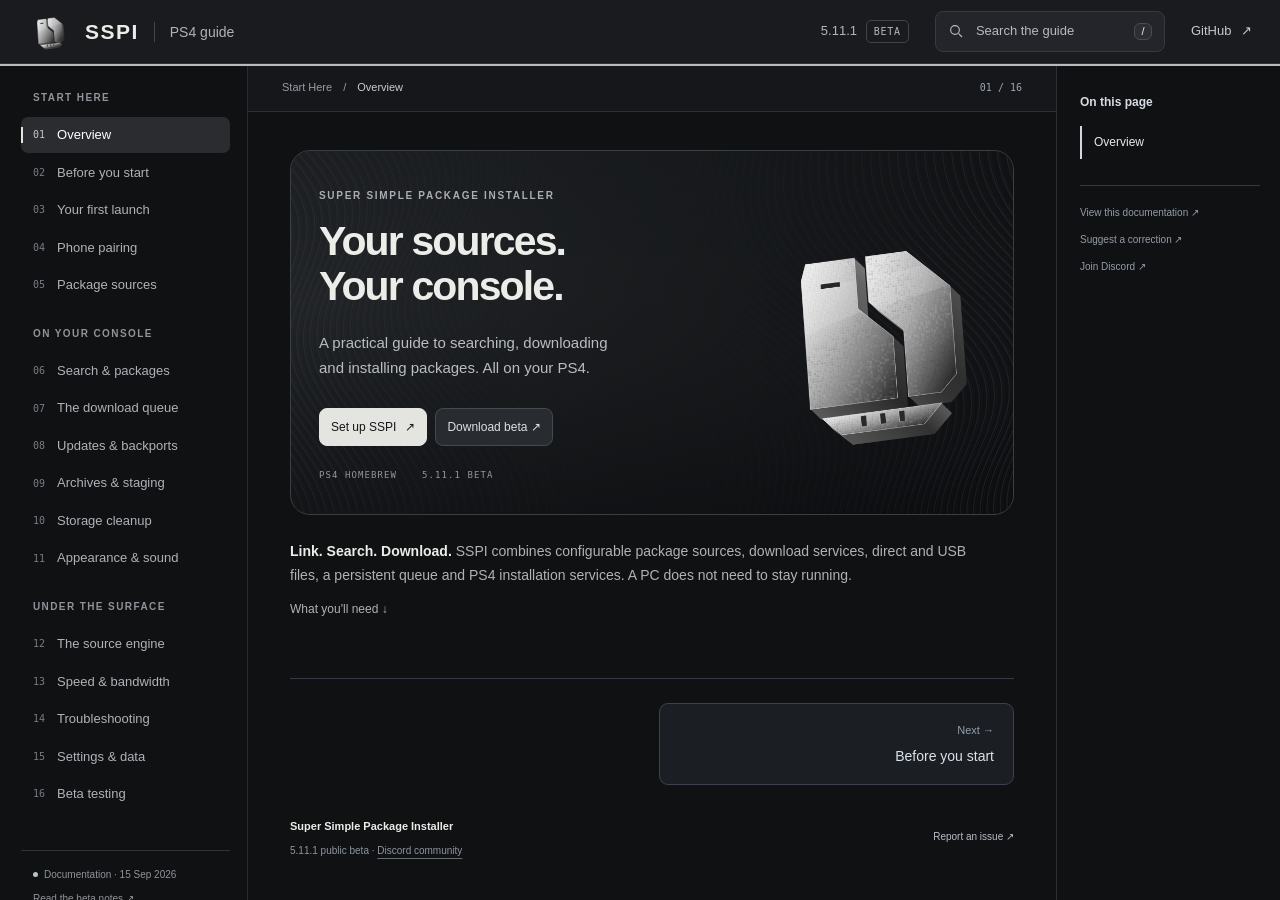
==== commit c51bd817: "Document the 5.11.1 beta update Update the release links, build identification and resident restart " ====
--- a/docs/index.html
+++ b/docs/index.html
@@ -19,7 +19,7 @@
 <a class="skip" href="#content">Skip to documentation</a>
 <header class="topbar">
   <a class="brand" href="#overview" aria-label="SSPI documentation home"><img src="assets/ps4-logo.png" width="44" height="44" alt=""><strong>SSPI</strong><span class="brand-divider"></span><span>PS4 guide</span></a>
-  <div class="header-actions"><span class="version">5.10 <span>BETA</span></span><button class="search-trigger" id="search-open" type="button"><svg width="16" height="16" viewBox="0 0 24 24" fill="none" stroke="currentColor" stroke-width="1.7" aria-hidden="true"><circle cx="10.5" cy="10.5" r="6.5"/><path d="m16 16 5 5"/></svg><span>Search the guide</span><kbd>/</kbd></button><a class="github-link" href="https://github.com/Xyhlo/SSPI">GitHub <span aria-hidden="true">↗</span></a><button id="menu-toggle" class="menu-toggle" aria-expanded="false" aria-controls="sidebar" type="button">Contents</button></div>
+  <div class="header-actions"><span class="version">5.11.1 <span>BETA</span></span><button class="search-trigger" id="search-open" type="button"><svg width="16" height="16" viewBox="0 0 24 24" fill="none" stroke="currentColor" stroke-width="1.7" aria-hidden="true"><circle cx="10.5" cy="10.5" r="6.5"/><path d="m16 16 5 5"/></svg><span>Search the guide</span><kbd>/</kbd></button><a class="github-link" href="https://github.com/Xyhlo/SSPI">GitHub <span aria-hidden="true">↗</span></a><button id="menu-toggle" class="menu-toggle" aria-expanded="false" aria-controls="sidebar" type="button">Contents</button></div>
 </header>
 <div class="reading-progress" aria-hidden="true"><span id="reading-progress"></span></div>
 <div class="layout">
@@ -29,22 +29,22 @@
     <div class="nav-group"><p>ON YOUR CONSOLE</p><a href="#search"><span>06</span>Search &amp; packages</a><a href="#downloads"><span>07</span>The download queue</a><a href="#updates"><span>08</span>Updates &amp; backports</a><a href="#archives"><span>09</span>Archives &amp; staging</a><a href="#storage"><span>10</span>Storage cleanup</a><a href="#appearance"><span>11</span>Appearance &amp; sound</a></div>
     <div class="nav-group"><p>UNDER THE SURFACE</p><a href="#engine"><span>12</span>The source engine</a><a href="#networking"><span>13</span>Speed &amp; bandwidth</a><a href="#troubleshooting"><span>14</span>Troubleshooting</a><a href="#reference"><span>15</span>Settings &amp; data</a><a href="#beta"><span>16</span>Beta testing</a></div>
   </nav>
-  <div class="sidebar-foot"><span class="status-dot"></span>Documentation · 09 Sep 2026<br><a href="https://github.com/Xyhlo/SSPI/releases/tag/v5.10-beta">Read the beta notes ↗</a></div>
+  <div class="sidebar-foot"><span class="status-dot"></span>Documentation · 15 Sep 2026<br><a href="https://github.com/Xyhlo/SSPI/releases/tag/v5.11.1-beta">Read the beta notes ↗</a></div>
 </aside>
 <main id="content" tabindex="-1">
 <div class="page-toolbar"><div class="breadcrumbs"><span id="page-group">Start here</span><span aria-hidden="true">/</span><strong id="page-name">Overview</strong></div><span id="page-count">01 / 16</span><details class="mobile-outline" id="mobile-outline"><summary>On this page <span aria-hidden="true">⌄</span></summary><nav id="mobile-toc" aria-label="On this page"></nav></details></div>
 <div class="page-scroll" id="page-scroll" tabindex="0" aria-label="Documentation article"><div class="page-frame">
 <section id="overview" class="hero" aria-labelledby="hero-title" data-title="Overview">
-  <div class="hero-pattern" aria-hidden="true"></div><div class="hero-copy"><p class="eyebrow">SUPER SIMPLE PACKAGE INSTALLER</p><h1 id="hero-title">Your sources.<br>Your console.</h1><p class="hero-description">A practical guide to searching, downloading and installing packages. All on your PS4.</p><div class="hero-actions"><a class="button primary" href="#first-launch">Set up SSPI <span aria-hidden="true">↗</span></a><a class="button" href="https://github.com/Xyhlo/SSPI/releases/tag/v5.10-beta">Download beta ↗</a></div><div class="hero-meta"><span>PS4 HOMEBREW</span><span>5.10 BETA</span></div></div><img class="hero-logo" src="assets/ps4-logo.png" width="340" height="340" alt="SSPI PS4 silver cartridge logo" fetchpriority="high">
+  <div class="hero-pattern" aria-hidden="true"></div><div class="hero-copy"><p class="eyebrow">SUPER SIMPLE PACKAGE INSTALLER</p><h1 id="hero-title">Your sources.<br>Your console.</h1><p class="hero-description">A practical guide to searching, downloading and installing packages. All on your PS4.</p><div class="hero-actions"><a class="button primary" href="#first-launch">Set up SSPI <span aria-hidden="true">↗</span></a><a class="button" href="https://github.com/Xyhlo/SSPI/releases/tag/v5.11.1-beta">Download beta ↗</a></div><div class="hero-meta"><span>PS4 HOMEBREW</span><span>5.11.1 BETA</span></div></div><img class="hero-logo" src="assets/ps4-logo.png" width="340" height="340" alt="SSPI PS4 silver cartridge logo" fetchpriority="high">
 </section>
-<div class="intro-strip"><p><strong>Link. Search. Download.</strong> SSPI combines configurable package sources, Real-Debrid or TorBox, a persistent queue and PS4 installation services. A PC does not need to stay running.</p><a href="#requirements">What you'll need <span aria-hidden="true">↓</span></a></div>
+<div class="intro-strip"><p><strong>Link. Search. Download.</strong> SSPI combines configurable package sources, download services, direct and USB files, a persistent queue and PS4 installation services. A PC does not need to stay running.</p><a href="#requirements">What you'll need <span aria-hidden="true">↓</span></a></div>
 <section id="requirements" class="doc-section" data-title="Before you start">
 <div class="section-heading"><span class="section-number">02</span><div><p class="eyebrow">THE BASICS</p><h2>Before you start<a class="permalink" href="#requirements" aria-label="Link to Before you start">#</a></h2></div></div>
-<div class="callout"><strong>The public beta is available.</strong><p>Download <code>sspi5.10b.pkg</code> from the <a href="https://github.com/Xyhlo/SSPI/releases/tag/v5.10-beta">5.10 beta release</a>. GitHub's source ZIP is source code, not an installable PS4 package.</p></div>
+<div class="callout"><strong>The public beta is available.</strong><p>Download <code>sspi5.11.1.pkg</code> from the <a href="https://github.com/Xyhlo/SSPI/releases/tag/v5.11.1-beta">5.11.1 beta release</a>. GitHub's source ZIP is source code, not an installable PS4 package.</p></div>
 <div class="feature-grid">
 <article><span class="mini-label">CONSOLE</span><h3>A PS4 that runs homebrew</h3><p>You need a working homebrew environment. Firmware coverage is still being tested; neither a successful build nor the absence of a minimum-firmware gate proves compatibility with every console.</p></article>
-<article><span class="mini-label">SOURCE</span><h3>Bundled and ready to enable</h3><p>The beta includes SuperPSX 2.0 and installs its source descriptor on first launch. Existing choices to disable or remove it are preserved. Check the enabled sources before searching.</p></article>
-<article><span class="mini-label">DOWNLOAD ACCESS</span><h3>Your own service account</h3><p><strong>TorBox and Real-Debrid are the only supported download options for this PS4 beta.</strong> Bring your own account and API key. Host support and account limits still apply.</p></article>
+<article><span class="mini-label">SOURCE</span><h3>Bundled and ready to enable</h3><p>The beta includes a source descriptor and installs it on first launch. Existing choices to disable or remove it are preserved. Check the enabled sources before searching.</p></article>
+<article><span class="mini-label">DOWNLOAD ACCESS</span><h3>Your own service account</h3><p>Real-Debrid, TorBox, AllDebrid and Premiumize use your own service accounts. Host support and account limits still apply. You can also queue direct package/archive links or supported files from USB.</p></article>
 <article><span class="mini-label">LOCAL SETUP</span><h3>A phone and free storage</h3><p>Use a browser on the same LAN as the PS4. Allow room for downloads, archive extraction and installed content. A wired console and Wi-Fi phone can pair if the network lets them reach each other.</p></article>
 </div>
 <h3>What has been tested</h3><p>The current build has worked well in a small group after several rounds of fixes. Host builds and local regression checks have passed. More consoles may still expose launch, extraction or installation failures. Treat this as a public test and report what happens on your setup.</p>
@@ -53,11 +53,11 @@
 <section id="first-launch" class="doc-section" data-title="Your first launch">
 <div class="section-heading"><span class="section-number">03</span><div><p class="eyebrow">FROM INSTALLATION TO YOUR FIRST QUEUE</p><h2>Your first launch<a class="permalink" href="#first-launch" aria-label="Link to Your first launch">#</a></h2></div></div>
 <ol class="steps">
-<li><span class="step-index">01</span><div><h3>Install the beta package</h3><p>Install <code>sspi5.10b.pkg</code> using your console's package installer, then launch SSPI. The bundled source is prepared on first launch.</p></div></li>
-<li><span class="step-index">02</span><div><h3>Connect a download service</h3><p>Press <kbd>OPTIONS</kbd> and open <strong>Settings → Connections</strong>. Scan the QR with a phone on the same LAN. Add your Real-Debrid or TorBox key, choose the preferred service and save.</p></div></li>
-<li><span class="step-index">03</span><div><h3>Check your source</h3><p>Open <strong>Package sources</strong> and confirm SuperPSX 2.0 is enabled. Other compatible <code>.gssource</code> packages can be added through the phone setup page.</p></div></li>
-<li><span class="step-index">04</span><div><h3>Search and choose</h3><p>Return to Search. Press <kbd>×</kbd> on the search field to enter a name or CUSA ID. Open the correct title and region, then inspect package types, versions and mirrors before queuing.</p></div></li>
-<li><span class="step-index">05</span><div><h3>Follow the individual files</h3><p>Switch to <strong>Downloads</strong>. Open <strong>Files</strong> on the selected game to see each package. A full download bar is not proof of installation; wait for the installation result and confirm the content on the PS4.</p></div></li>
+<li><span class="step-index">01</span><div><h3>Install the beta package</h3><p>Install <code>sspi5.11.1.pkg</code> over the existing SSPI application. Launch once to stage the updated resident, fully restart the PS4, re-enable GoldHEN and reopen SSPI. Check for <code>BETA 5.11 / 8629117696fb</code> in the footer. Closing SSPI alone leaves the previous resident loaded.</p></div></li>
+<li><span class="step-index">02</span><div><h3>Connect a download service</h3><p>Press <kbd>OPTIONS</kbd> and open <strong>Settings → Connections</strong>. Scan the QR with a phone on the same LAN. Save your service keys, enable the services you want to use and choose your preference.</p></div></li>
+<li><span class="step-index">03</span><div><h3>Check your source</h3><p>Open <strong>Package sources</strong> and confirm your chosen source is enabled. Other compatible <code>.gssource</code> packages can be added through the phone setup page.</p></div></li>
+<li><span class="step-index">04</span><div><h3>Search and choose</h3><p>Return to Search. Press <kbd>×</kbd> on the search field to enter a name or CUSA ID. Open the title and use <kbd>L2</kbd> to cycle available regions/source variants. Inspect package types, versions and mirrors before queuing.</p></div></li>
+<li><span class="step-index">05</span><div><h3>Follow the individual files</h3><p>Switch to <strong>Downloads</strong>. Press <kbd>R2</kbd> on the selected game to open the drawer. Left/right switches Packages, Files and Errors; up/down selects or scrolls. Press <kbd>L2</kbd> to close. A full download bar is not proof of installation; wait for the installation result and confirm the content on the PS4.</p></div></li>
 </ol>
 <div class="checklist-panel"><div><h3>Ready for a first test?</h3><p>This checklist is saved in this browser. It does not configure your console.</p></div><div class="checklist"><label><input type="checkbox" data-check="worker"> SSPI launches on the PS4</label><label><input type="checkbox" data-check="service"> Service selected and key saved</label><label><input type="checkbox" data-check="source"> Source installed and enabled</label><label><input type="checkbox" data-check="space"> Download and extraction space available</label></div><button class="text-button" id="reset-checks" type="button">Reset checklist</button></div>
 </section>
@@ -65,15 +65,15 @@
 <div class="section-heading"><span class="section-number">04</span><div><p class="eyebrow">CONFIGURE FROM YOUR OWN NETWORK</p><h2>Phone pairing<a class="permalink" href="#pairing" aria-label="Link to Phone pairing">#</a></h2></div></div>
 <p>The QR opens SSPI's setup page on your console. Use the address shown by your PS4; it includes the current local IP and a pairing token. This documentation website is not the setup server.</p>
 <div class="connection-flow"><div><span class="mini-label">PHONE</span><strong>Scan the current QR</strong><small>Browser on the same LAN</small></div><span class="flow-arrow" aria-hidden="true">→</span><div><span class="mini-label">PS4</span><strong>Local setup page</strong><small>Keep SSPI open</small></div><span class="flow-arrow" aria-hidden="true">→</span><div><span class="mini-label">SAVED LOCALLY</span><strong>Services and sources</strong><small>Settings stay on your console</small></div></div>
-<h3>Save a service</h3><p>In <strong>Link services</strong>, paste your own key and choose the preferred download service. Save before leaving the page. Both keys can remain stored while one service is active. A saved key does not confirm that a subscription is active or that a particular host is supported.</p>
-<h3>Switch services</h3><p>In <strong>Settings → Connections</strong>, select Real-Debrid or TorBox. Switching preserves the other saved key and applies to new downloads; it does not move a running transfer between services. Direct-link code remains present but is outside this beta's supported download options.</p>
+<h3>Save a service</h3><p>In <strong>Link services</strong>, paste your own keys and choose your enabled and preferred download services. Save before leaving the page. Several service keys can remain stored. A saved key does not confirm that a subscription is active or that a particular host is supported.</p>
+<h3>Switch services</h3><p>In <strong>Settings → Connections</strong>, manage Real-Debrid, TorBox, AllDebrid or Premiumize. Switching preserves the other saved keys and applies to new downloads; it does not move a running transfer between services. The Downloads touchpad menu also accepts direct package/archive links.</p>
 <h3>If the page does not open</h3><p>Keep SSPI open, rescan the current QR and check that the phone can reach the console. Guest-network isolation, a phone VPN or an old console IP can prevent access. Ethernet and Wi-Fi can be used together on the same reachable LAN.</p>
 <div class="callout"><strong>Keep your pairing link private.</strong><p>The local page uses HTTP and an access token. Use a trusted LAN; do not forward its port to the internet. Never share the QR, full pairing URL, API keys or settings files in an issue report.</p></div>
 </section>
 <section id="sources" class="doc-section" data-title="Package sources">
 <div class="section-heading"><span class="section-number">05</span><div><p class="eyebrow">CATALOG CONNECTIONS</p><h2>Package sources<a class="permalink" href="#sources" aria-label="Link to Package sources">#</a></h2></div></div>
 <p>A <code>.gssource</code> is a source connector packaged as a ZIP. It describes where and how SSPI searches and resolves package information. It is not a game, a PKG or a service account.</p>
-<h3>SuperPSX 2.0 in this beta</h3><p>The release includes the source descriptor, and its search and resolution requests use a JSON API through SSPI's engine. A successful source installation confirms that the connector was accepted; it does not guarantee that every catalog entry or host is currently available.</p>
+<h3>Bundled sources</h3><p>Source descriptors tell SSPI how to search and resolve package information through its engine. Sources can use static catalogs or configured APIs. A successful source installation confirms that the connector was accepted; it does not guarantee that every catalog entry or host is currently available.</p>
 <h3>Add or enable a source</h3><p>Open <strong>Connections → Package sources</strong>. Highlight a source and use the displayed action to enable or disable it. To add another, open the phone setup page and supply the actual <code>.gssource</code> download URL. A GitHub file-view page or website landing page is not the archive itself.</p>
 <h3>Updates and removal</h3><p>Source upgrades can repair result mapping without replacing the application. The current installer preserves an existing usable source if an upgrade fails. Disabling or removing a bundled source is remembered. Sources supplied separately should be intended for PS4 and the supported engine version.</p>
 <h3>What the engine reads</h3><p>The manifest identifies the source, version and engine. Recipe sources describe requests and result mapping; remote-API sources call a configured result service. SSPI validates the package layout and declared files. Valid metadata does not establish publisher trust or package compatibility.</p>
@@ -82,16 +82,20 @@
 <section id="search" class="doc-section" data-title="Search & package details">
 <div class="section-heading"><span class="section-number">06</span><div><p class="eyebrow">FIND THE RIGHT PACKAGE</p><h2>Search & package details<a class="permalink" href="#search" aria-label="Link to Search & package details">#</a></h2></div></div>
 <p>Search by title or CUSA ID. Opening a result resolves its available packages. Search and package resolution are separate steps, so a title may appear even when one of its download routes is unavailable.</p>
+<h3>One title, available regions</h3><p>Matching titles are grouped while retaining their region, title ID and source identity. Press <kbd>L2</kbd> in details to cycle the available variants. The compact region hint shows the current choice and position. Review the title ID before queuing an update or DLC.</p>
 <h3>Read the package information</h3><p>Use the type tabs for <strong>All, Base, Updates, DLC and Backport</strong>. The selected package shows available version, size, required firmware, source and mirror information. Missing values remain unknown. A firmware number is not an application version.</p>
-<div class="table-wrap"><table><thead><tr><th>Control</th><th>Action</th></tr></thead><tbody><tr><td>D-pad</td><td>Move focus; left/right changes the active filter where shown.</td></tr><tr><td>Cross</td><td>Open a title or queue the selected package.</td></tr><tr><td>Triangle</td><td>Show or hide the selected package's mirrors.</td></tr><tr><td>L2 / R2</td><td>Host and update-version filters, as shown on screen.</td></tr><tr><td>Square</td><td>Queue the recommended selection.</td></tr><tr><td>Circle</td><td>Return to the previous screen.</td></tr></tbody></table></div>
+<div class="table-wrap"><table><thead><tr><th>Control</th><th>Action</th></tr></thead><tbody><tr><td>D-pad</td><td>Move focus; left/right changes the active filter where shown.</td></tr><tr><td>Cross</td><td>Open a title or queue the selected package.</td></tr><tr><td>Triangle</td><td>Show or hide the selected package's mirrors.</td></tr><tr><td>L2</td><td>Cycle available regions/source variants.</td></tr><tr><td>R2</td><td>Switch between all and latest update versions.</td></tr><tr><td>Square</td><td>Queue the recommended selection.</td></tr><tr><td>Circle</td><td>Return to the previous screen.</td></tr></tbody></table></div>
 <h3>Mirrors are alternatives</h3><p>All source-provided hosts are visible. A listed host may still be unsupported by your selected service. Pick a usable mirror for the package you want; do not queue every mirror as a different update.</p>
 <h3>Recommended packages</h3><p>Recommendations depend on the source's metadata. Review the CUSA, region, package kind and update/backport choice before proceeding. An exact-region result is not silently replaced with another region.</p>
 </section>
 <section id="downloads" class="doc-section" data-title="The download queue">
 <div class="section-heading"><span class="section-number">07</span><div><p class="eyebrow">FOLLOW EACH STAGE</p><h2>The download queue<a class="permalink" href="#downloads" aria-label="Link to The download queue">#</a></h2></div></div>
-<p>Downloads are grouped by game. The selected game expands to show artwork and progress; other games remain compact. Open <strong>Files</strong> to inspect each base package, update, backport or DLC.</p>
-<div class="table-wrap"><table><thead><tr><th>State</th><th>What is happening</th></tr></thead><tbody><tr><td>Queued / Resolving</td><td>Waiting for a dependency, source resolution or a usable service link.</td></tr><tr><td>Downloading</td><td>Transferring package data or archive volumes.</td></tr><tr><td>Extracting / Finalizing</td><td>Preparing, extracting or validating local files.</td></tr><tr><td>Installing</td><td>The console installation task is still being checked.</td></tr><tr><td>Installed</td><td>The installation path has reported completion. Confirm the content and version on the console.</td></tr><tr><td>Needs attention / Failed</td><td>Open Files for the package-level error. Recoverable files may remain available for retry.</td></tr></tbody></table></div>
+<p>Downloads are grouped by game. The selected game expands to show artwork and progress; other games remain compact. Press <kbd>R2</kbd> to open the inline drawer beneath the selected game. Its rounded outline shows the job state without a separate transfer circle.</p>
+<div class="table-wrap"><table><thead><tr><th>State</th><th>What is happening</th></tr></thead><tbody><tr><td>Queued / Resolving</td><td>Waiting for a dependency, source resolution or a usable service link.</td></tr><tr><td>Downloading</td><td>Transferring package data or archive volumes.</td></tr><tr><td>Extracting / Finalizing</td><td>Preparing, extracting or validating local files.</td></tr><tr><td>Installing</td><td>The console installation task is still being checked.</td></tr><tr><td>Installed</td><td>The installation path has reported completion. Confirm the content and version on the console.</td></tr><tr><td>Needs attention / Failed</td><td>Open the drawer's Errors tab for the package-level error. Recoverable files may remain available for retry.</td></tr></tbody></table></div>
+<h3>Use the file drawer</h3><p>Left/right switches between <strong>Packages, Files and Errors</strong>; up/down selects or scrolls. Select a package on Packages, then switch to Files to inspect its incoming volumes and extracted packages. Completed extracted packages receive individual installation checkmarks. Controls stay inside the drawer until <kbd>L2</kbd> closes it.</p>
+<p>A failed game opens on Errors, with scrollable messages and an attention strip on the other tabs. With the drawer closed, <kbd>L2</kbd> cycles All, Active and Attention; the touchpad opens direct links, debrid files and USB imports.</p>
 <h3>Pause, cancel or retry</h3><p>Focus the relevant game or package and follow the centered action row. The actions change with its state. Canceling a task, removing queue history and deleting downloaded storage are different operations.</p>
+<p><kbd>Square</kbd> outside the drawer requests removal of all queued packages for that game in one confirmation. Inside the drawer it targets the selected package. Active writers must stop before downloaded files are removed. Installed games and original USB files are kept; an unconfirmed installation may require attention before removal can finish.</p>
 <h3>Completion and stale status</h3><p>The latest beta includes installed-content checks to reconcile stale BGFT counters and false stalls. A full transfer bar alone is still not installation proof. If the PS4 confirms completion while SSPI remains Installing or Failed, capture both states and the build ID before retrying.</p>
 <p>A remaining patch integrity-verification failure path can leave the resident status at Installing. Report the exact system error and package combination rather than repeatedly starting duplicate tasks.</p>
 </section>
@@ -105,8 +109,10 @@
 </section>
 <section id="archives" class="doc-section" data-title="Archives & staging">
 <div class="section-heading"><span class="section-number">09</span><div><p class="eyebrow">FROM VOLUMES TO INSTALLABLE FILES</p><h2>Archives & staging<a class="permalink" href="#archives" aria-label="Link to Archives & staging">#</a></h2></div></div>
-<p>Direct PKGs skip extraction. For supported RAR, multipart RAR and ZIP downloads, SSPI stages the archive data and extracts installable packages before handing them to the console.</p>
+<p>SSPI checks file headers to distinguish a direct PKG from an archive, even when source metadata describes it incorrectly. Direct PKGs skip extraction. Supported RAR, multipart RAR, ZIP and 7z files are staged and their installable packages extracted. Incoming filenames in the drawer reflect the detected format.</p>
 <div class="process-strip"><span>Resolve volumes</span><span>Download</span><span>Extract</span><span>Validate</span><span>Install</span></div>
+<h3>Passwords and progress</h3><p><strong>Settings → General → Retry source passwords</strong> is enabled by default. When a password is rejected, SSPI can try up to four passwords supplied by the source, preserving exact spelling and brackets. This does not repair missing volumes or corrupted files. Save changes after changing the setting.</p>
+<p>RAR progress uses the total expanded package size read from archive headers. The app shows header reading while that total is unknown, then reports extracted bytes and percentage. Extraction is a separate stage from downloading and installation; its speed and remaining time depend on decompression and storage.</p>
 <h3>Multipart sets</h3><p>Every required part must belong to the same archive set and finish downloading. A <code>.part1.rar</code> or numbered volume is not a standalone package. Missing, truncated or mismatched parts can prevent extraction even when the first volume is complete.</p>
 <h3>Plan for peak storage</h3><div class="storage-formula"><span>Archive volumes</span><b>+</b><span>Extracted packages</span><b>+</b><span>Installed content</span><b>+</b><span>Working room</span></div><p>Large or solid archives take time on the PS4's HDD. Network bandwidth settings do not accelerate decompression. Unsupported archive features or a damaged upload may require a different mirror or a corrected set.</p>
 <h3>Keep useful retry files</h3><p>Failed installations can retain complete files. Do not manually delete staging data while a worker or system task may own it. Use the queue and Storage controls after work has finished or cancellation has been confirmed.</p>
@@ -121,15 +127,16 @@
 <section id="appearance" class="doc-section" data-title="Appearance & sound">
 <div class="section-heading"><span class="section-number">11</span><div><p class="eyebrow">MAKE THE INTERFACE YOURS</p><h2>Appearance & sound<a class="permalink" href="#appearance" aria-label="Link to Appearance & sound">#</a></h2></div></div>
 <h3>Accent and background</h3><p><strong>Settings → Appearance</strong> provides accent choices and built-in backgrounds. The phone setup page can also save appearance settings. Restore original charcoal to return to the plain background while keeping the chosen accent.</p>
+<p>For the new look, open Settings with <kbd>OPTIONS</kbd>, switch to Appearance with <kbd>L1</kbd>/<kbd>R1</kbd>, select <strong>Pink</strong> in the accent grid and press Cross. Select the Background row and use left/right to choose <strong>ASCII Flowers</strong>. Appearance changes save automatically. Flowers use your accent color and a cached static pattern; Reduce Motion also disables the Downloads outline pulse.</p>
 <p>Built-in patterns provide the available background options. Arbitrary uploaded background images are not part of this beta's setup flow.</p>
 <h3>Quiet interface audio</h3><p><strong>Settings → Sound</strong> has separate switches for background music and interface sounds, plus volume. The default is 35%, with music mixed below the effects. Left/right changes volume in 5% steps; zero mutes it. Preferences save automatically.</p>
 <p>Navigation and completion cues are designed to stay subtle. Audio runs away from the rendering thread and is optional; failure to open an audio device should leave the application usable without sound.</p>
 </section>
 <section id="engine" class="doc-section" data-title="The source engine">
 <div class="section-heading"><span class="section-number">12</span><div><p class="eyebrow">DISCOVERY, DELIVERY AND INSTALLATION</p><h2>The source engine<a class="permalink" href="#engine" aria-label="Link to The source engine">#</a></h2></div></div>
-<ol class="engine-flow"><li><span>01</span><div><h3>Search</h3><p>Enabled sources return title records for your query. The app combines those results and keeps their source identity.</p></div></li><li><span>02</span><div><h3>Resolve</h3><p>Opening a title produces package candidates: kind, title ID, version, region, host, link and any supplied size, firmware, archive or checksum information.</p></div></li><li><span>03</span><div><h3>Unlock</h3><p>The selected Real-Debrid or TorBox account requests a usable download route. A source returning a host link is not the same as the provider accepting it.</p></div></li><li><span>04</span><div><h3>Transfer</h3><p>The application or resident worker transfers the data, preserves progress and applies the configured bandwidth limit. The transfer path coalesces small reads with bounded buffers.</p></div></li><li><span>05</span><div><h3>Prepare</h3><p>Archive sets are extracted and package structure, length and available identity/integrity information are checked. Missing expected metadata limits what can be verified.</p></div></li><li><span>06</span><div><h3>Install</h3><p>BGFT and the package-specific installation paths register work, track progress and reconcile installed content. A task being accepted does not mean it has finished.</p></div></li></ol>
+<ol class="engine-flow"><li><span>01</span><div><h3>Search</h3><p>Enabled sources return title records for your query. The app combines those results and keeps their source identity.</p></div></li><li><span>02</span><div><h3>Resolve</h3><p>Opening a title produces package candidates: kind, title ID, version, region, host, link and any supplied size, firmware, archive or checksum information.</p></div></li><li><span>03</span><div><h3>Unlock</h3><p>An enabled service account requests a usable download route. A source returning a host link is not the same as the provider accepting it.</p></div></li><li><span>04</span><div><h3>Transfer</h3><p>The application or resident worker transfers the data, preserves progress and applies the configured bandwidth limit. The transfer path coalesces small reads with bounded buffers.</p></div></li><li><span>05</span><div><h3>Prepare</h3><p>Archive sets are extracted and package structure, length and available identity/integrity information are checked. Missing expected metadata limits what can be verified.</p></div></li><li><span>06</span><div><h3>Install</h3><p>BGFT and the package-specific installation paths register work, track progress and reconcile installed content. A task being accepted does not mean it has finished.</p></div></li></ol>
 <h3>Caching</h3><p>Search results, resolution data, eligible responses and artwork are cached to avoid repeating work. Source changes, expired links and provider failures can still need fresh requests. Caching does not guarantee that an old mirror remains available.</p>
-<p>The bundled SuperPSX 2.0 connector uses JSON results. The codebase also retains compatibility engines for other source formats. Read the <a href="https://github.com/Xyhlo/SSPI#source-layout">source layout</a> to find the managed and native implementations.</p>
+<p>The bundled connector uses JSON results. The codebase also retains compatibility engines for other source formats. Read the <a href="https://github.com/Xyhlo/SSPI#source-layout">source layout</a> to find the managed and native implementations.</p>
 </section>
 <section id="networking" class="doc-section" data-title="Speed & bandwidth">
 <div class="section-heading"><span class="section-number">13</span><div><p class="eyebrow">MEASURE THE ACTUAL TRANSFER</p><h2>Speed & bandwidth<a class="permalink" href="#networking" aria-label="Link to Speed & bandwidth">#</a></h2></div></div>
@@ -142,7 +149,7 @@
 </section>
 <section id="troubleshooting" class="doc-section" data-title="Troubleshooting">
 <div class="section-heading"><span class="section-number">14</span><div><p class="eyebrow">START WITH THE STAGE THAT FAILED</p><h2>Troubleshooting<a class="permalink" href="#troubleshooting" aria-label="Link to Troubleshooting">#</a></h2></div></div>
-<p>Open the individual package in <strong>Files</strong> and keep the exact error wording. Search, service unlocking, extraction and installation are different stages.</p>
+<p>Open the Downloads drawer with <kbd>R2</kbd>, select <strong>Errors</strong> and keep the exact error wording. Search, service unlocking, extraction and installation are different stages.</p>
 <details id="trouble-launch"><summary>The app does not launch <span>+</span></summary><div><p>Confirm the installed SSPI package and the console's homebrew environment. Report the PS4 model, firmware, GoldHEN version and any system error. Older firmware coverage is still being established; do not treat the beta as universally compatible.</p></div></details>
 <details id="trouble-pairing"><summary>The QR setup page will not open <span>+</span></summary><div><p>Keep SSPI open, rescan the current QR and check that the phone and console can reach each other. Disable guest isolation or a phone VPN if it blocks local access. Never post the full token-bearing URL publicly.</p></div></details>
 <details id="trouble-source"><summary>A source fails to install or search <span>+</span></summary><div><p>Check the source is enabled and its URL returns a real .gssource archive. Capture its version and the full transport or engine error. An HTTPS/module error occurs before package installation; it is not an archive failure. A website loading on your phone does not prove the PS4 transport works.</p></div></details>
@@ -155,15 +162,15 @@
 <section id="reference" class="doc-section" data-title="Settings & local data">
 <div class="section-heading"><span class="section-number">15</span><div><p class="eyebrow">QUICK REFERENCE</p><h2>Settings & local data<a class="permalink" href="#reference" aria-label="Link to Settings & local data">#</a></h2></div></div>
 <p><kbd>OPTIONS</kbd> opens or closes Settings. <kbd>L1</kbd>/<kbd>R1</kbd> switch main tabs or settings pages. Follow the bottom action row for the current screen.</p>
-<div class="table-wrap"><table><thead><tr><th>Page</th><th>Controls</th></tr></thead><tbody><tr><td>General</td><td>Bandwidth limit, download statistics, focused-download graph, firmware hints and removable history.</td></tr><tr><td>Connections</td><td>Real-Debrid, TorBox, phone setup and enabled package sources.</td></tr><tr><td>Appearance</td><td>Accent and built-in background choices.</td></tr><tr><td>Storage</td><td>Downloaded files and eligible cleanup.</td></tr><tr><td>Sound</td><td>Music, interface sounds and volume.</td></tr></tbody></table></div>
+<div class="table-wrap"><table><thead><tr><th>Page</th><th>Controls</th></tr></thead><tbody><tr><td>General</td><td>Bandwidth limit, download statistics, focused-download graph, firmware hints, removable history and source-password retries.</td></tr><tr><td>Connections</td><td>Real-Debrid, TorBox, AllDebrid, Premiumize, phone setup and enabled package sources.</td></tr><tr><td>Appearance</td><td>Accent and built-in background choices, including Pink and ASCII Flowers.</td></tr><tr><td>Storage</td><td>Downloaded files, staging location and eligible cleanup.</td></tr><tr><td>Sound</td><td>Music, interface sounds and volume.</td></tr></tbody></table></div>
 <h3>Data stays on the console</h3><p>Runtime data remains under <code>/data/GameSearch/</code>, preserving the app's historical directory identity. Settings, credentials, sources, queue state, staging data and caches belong to that local workspace. Updating the same application does not require publishing or sharing these files.</p>
 <h3>Development source</h3><p>The GitHub repository contains selected production source, manifests, notices and this public guide. SDKs, runtime dependencies, source descriptors and build outputs remain separate. A source ZIP is not an installable package or a complete build environment.</p>
 <p>See the <a href="https://github.com/Xyhlo/SSPI#building-in-the-development-workspace">build requirements</a>, <a href="https://github.com/Xyhlo/SSPI/blob/main/LICENSE">license</a> and <a href="https://github.com/Xyhlo/SSPI/blob/main/THIRD_PARTY_NOTICES.md">third-party notices</a>. Build artifacts belong under the development workspace's Build-Output directory.</p>
 </section>
 <section id="beta" class="doc-section" data-title="Beta testing">
 <div class="section-heading"><span class="section-number">16</span><div><p class="eyebrow">HELP MAKE THE NEXT BUILD BETTER</p><h2>Beta testing<a class="permalink" href="#beta" aria-label="Link to Beta testing">#</a></h2></div></div>
-<p><strong>5.10 is an early public beta.</strong> It has worked well for the initial testers after a number of fixes, but more hardware and package combinations will expose more bugs. Launch failures, extraction problems and installation errors are still possible.</p>
-<p>The guide was updated on 9 September 2026 for the public beta. Read the <a href="https://github.com/Xyhlo/SSPI/releases/tag/v5.10-beta">release notes</a> for the package download and checksum. Local build/test results do not establish universal firmware support, a fixed frame rate or a guaranteed download speed.</p>
+<p><strong>5.11.1 remains a public beta.</strong> The managed/native build, package verification and focused regression checks passed. Console screenshots confirm the updated region controls, drawer and appearance options on build <code>8629117696fb</code>. More hardware and package combinations may still expose freezes, extraction problems and installation errors.</p>
+<p>The guide was updated on 15 September 2026 for the public beta. Read the <a href="https://github.com/Xyhlo/SSPI/releases/tag/v5.11.1-beta">release notes</a> for the package download and checksum. Local build/test results do not establish universal firmware support, a fixed frame rate or a guaranteed download speed.</p>
 <div class="report-panel"><div class="report-header"><h3>A useful issue report</h3><button class="button small" id="copy-report" type="button">Copy template</button></div><pre id="report-template">SSPI version and footer build ID:
 PS4 model / firmware / GoldHEN version:
 Worker status (if using background downloads):
@@ -179,10 +186,10 @@
 PS4 system status and error code:
 Expected result / actual result:</pre><p id="copy-status" role="status" class="fine-print"></p></div>
 <p>Remove keys, pairing tokens, signed URLs and private settings from screenshots and logs. When SSPI and the PS4 disagree, include both states. Reports that reproduce an issue help more than a summary saying it does not work.</p>
-<div class="closing-actions"><a class="button primary" href="https://github.com/Xyhlo/SSPI/releases/tag/v5.10-beta">Download beta ↗</a><a class="button" href="https://discord.gg/hF2vw7ybRs">Join Discord ↗</a><a class="button" href="https://github.com/Xyhlo/SSPI/issues/new">Report a bug ↗</a></div>
+<div class="closing-actions"><a class="button primary" href="https://github.com/Xyhlo/SSPI/releases/tag/v5.11.1-beta">Download beta ↗</a><a class="button" href="https://discord.gg/hF2vw7ybRs">Join Discord ↗</a><a class="button" href="https://github.com/Xyhlo/SSPI/issues/new">Report a bug ↗</a></div>
 </section>
 <nav class="page-pagination" aria-label="Previous and next topics"><a id="previous-page" href="#overview"><span>← Previous</span><strong>Overview</strong></a><a id="next-page" href="#requirements"><span>Next →</span><strong>Before you start</strong></a></nav>
-<footer class="site-footer"><div><strong>Super Simple Package Installer</strong><p>5.10 public beta · <a href="https://discord.gg/hF2vw7ybRs">Discord community</a></p></div><a href="https://github.com/Xyhlo/SSPI/issues/new">Report an issue ↗</a></footer>
+<footer class="site-footer"><div><strong>Super Simple Package Installer</strong><p>5.11.1 public beta · <a href="https://discord.gg/hF2vw7ybRs">Discord community</a></p></div><a href="https://github.com/Xyhlo/SSPI/issues/new">Report an issue ↗</a></footer>
 </div></div>
 </main>
 <aside class="page-outline" aria-label="Article navigation"><p>On this page</p><nav id="page-toc" aria-label="On this page"></nav><div class="outline-links"><a href="https://github.com/Xyhlo/SSPI/blob/main/docs/index.html">View this documentation ↗</a><a href="https://github.com/Xyhlo/SSPI/issues/new">Suggest a correction ↗</a><a href="https://discord.gg/hF2vw7ybRs">Join Discord ↗</a></div></aside>
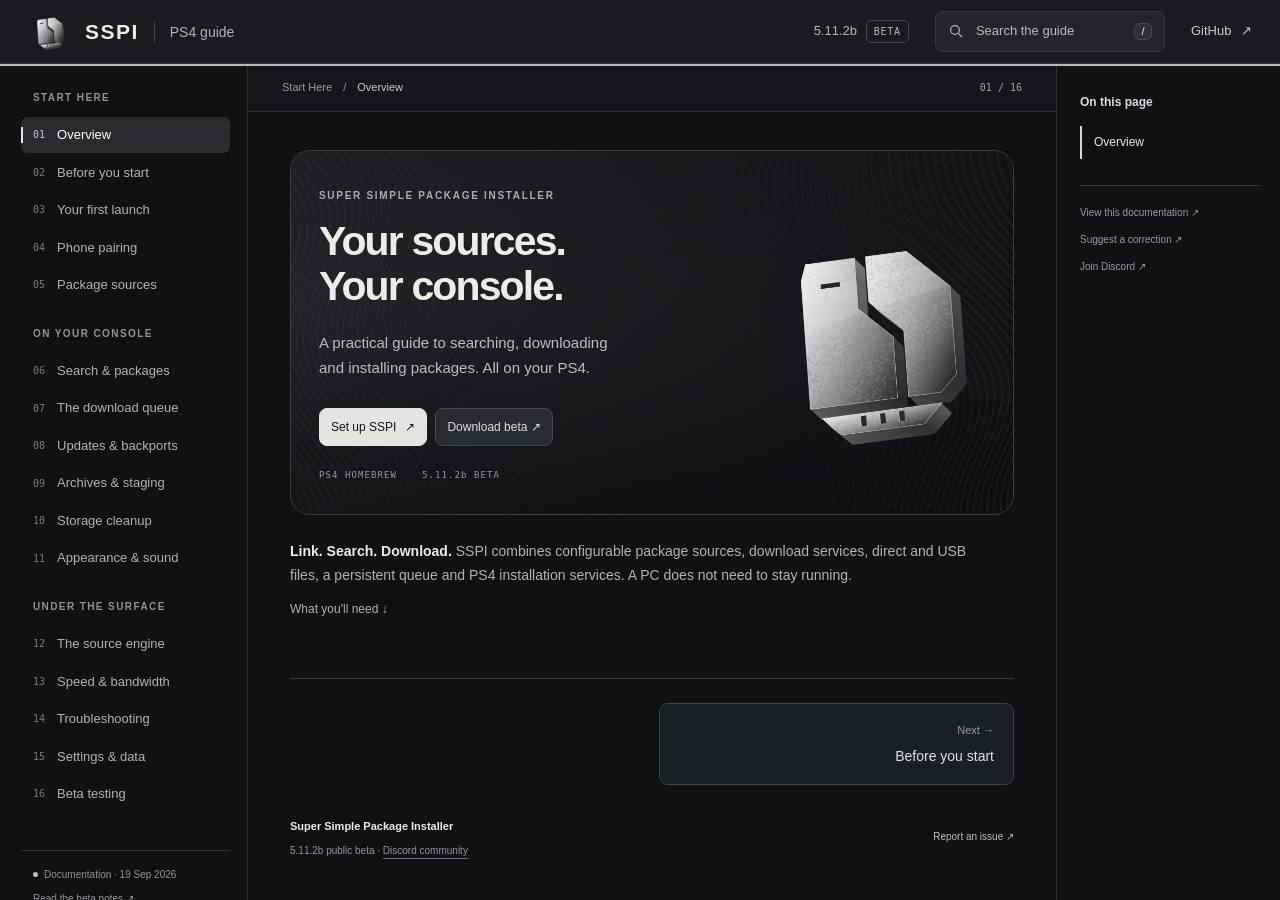
==== commit 9fdcba47: "Document the 5.11.2b beta release and updated workflows" ====
--- a/docs/index.html
+++ b/docs/index.html
@@ -19,7 +19,7 @@
 <a class="skip" href="#content">Skip to documentation</a>
 <header class="topbar">
   <a class="brand" href="#overview" aria-label="SSPI documentation home"><img src="assets/ps4-logo.png" width="44" height="44" alt=""><strong>SSPI</strong><span class="brand-divider"></span><span>PS4 guide</span></a>
-  <div class="header-actions"><span class="version">5.11.1 <span>BETA</span></span><button class="search-trigger" id="search-open" type="button"><svg width="16" height="16" viewBox="0 0 24 24" fill="none" stroke="currentColor" stroke-width="1.7" aria-hidden="true"><circle cx="10.5" cy="10.5" r="6.5"/><path d="m16 16 5 5"/></svg><span>Search the guide</span><kbd>/</kbd></button><a class="github-link" href="https://github.com/Xyhlo/SSPI">GitHub <span aria-hidden="true">↗</span></a><button id="menu-toggle" class="menu-toggle" aria-expanded="false" aria-controls="sidebar" type="button">Contents</button></div>
+  <div class="header-actions"><span class="version">5.11.2b <span>BETA</span></span><button class="search-trigger" id="search-open" type="button"><svg width="16" height="16" viewBox="0 0 24 24" fill="none" stroke="currentColor" stroke-width="1.7" aria-hidden="true"><circle cx="10.5" cy="10.5" r="6.5"/><path d="m16 16 5 5"/></svg><span>Search the guide</span><kbd>/</kbd></button><a class="github-link" href="https://github.com/Xyhlo/SSPI">GitHub <span aria-hidden="true">↗</span></a><button id="menu-toggle" class="menu-toggle" aria-expanded="false" aria-controls="sidebar" type="button">Contents</button></div>
 </header>
 <div class="reading-progress" aria-hidden="true"><span id="reading-progress"></span></div>
 <div class="layout">
@@ -29,18 +29,18 @@
     <div class="nav-group"><p>ON YOUR CONSOLE</p><a href="#search"><span>06</span>Search &amp; packages</a><a href="#downloads"><span>07</span>The download queue</a><a href="#updates"><span>08</span>Updates &amp; backports</a><a href="#archives"><span>09</span>Archives &amp; staging</a><a href="#storage"><span>10</span>Storage cleanup</a><a href="#appearance"><span>11</span>Appearance &amp; sound</a></div>
     <div class="nav-group"><p>UNDER THE SURFACE</p><a href="#engine"><span>12</span>The source engine</a><a href="#networking"><span>13</span>Speed &amp; bandwidth</a><a href="#troubleshooting"><span>14</span>Troubleshooting</a><a href="#reference"><span>15</span>Settings &amp; data</a><a href="#beta"><span>16</span>Beta testing</a></div>
   </nav>
-  <div class="sidebar-foot"><span class="status-dot"></span>Documentation · 15 Sep 2026<br><a href="https://github.com/Xyhlo/SSPI/releases/tag/v5.11.1-beta">Read the beta notes ↗</a></div>
+  <div class="sidebar-foot"><span class="status-dot"></span>Documentation · 19 Sep 2026<br><a href="https://github.com/Xyhlo/SSPI/releases/tag/v5.11.2b">Read the beta notes ↗</a></div>
 </aside>
 <main id="content" tabindex="-1">
 <div class="page-toolbar"><div class="breadcrumbs"><span id="page-group">Start here</span><span aria-hidden="true">/</span><strong id="page-name">Overview</strong></div><span id="page-count">01 / 16</span><details class="mobile-outline" id="mobile-outline"><summary>On this page <span aria-hidden="true">⌄</span></summary><nav id="mobile-toc" aria-label="On this page"></nav></details></div>
 <div class="page-scroll" id="page-scroll" tabindex="0" aria-label="Documentation article"><div class="page-frame">
 <section id="overview" class="hero" aria-labelledby="hero-title" data-title="Overview">
-  <div class="hero-pattern" aria-hidden="true"></div><div class="hero-copy"><p class="eyebrow">SUPER SIMPLE PACKAGE INSTALLER</p><h1 id="hero-title">Your sources.<br>Your console.</h1><p class="hero-description">A practical guide to searching, downloading and installing packages. All on your PS4.</p><div class="hero-actions"><a class="button primary" href="#first-launch">Set up SSPI <span aria-hidden="true">↗</span></a><a class="button" href="https://github.com/Xyhlo/SSPI/releases/tag/v5.11.1-beta">Download beta ↗</a></div><div class="hero-meta"><span>PS4 HOMEBREW</span><span>5.11.1 BETA</span></div></div><img class="hero-logo" src="assets/ps4-logo.png" width="340" height="340" alt="SSPI PS4 silver cartridge logo" fetchpriority="high">
+  <div class="hero-pattern" aria-hidden="true"></div><div class="hero-copy"><p class="eyebrow">SUPER SIMPLE PACKAGE INSTALLER</p><h1 id="hero-title">Your sources.<br>Your console.</h1><p class="hero-description">A practical guide to searching, downloading and installing packages. All on your PS4.</p><div class="hero-actions"><a class="button primary" href="#first-launch">Set up SSPI <span aria-hidden="true">↗</span></a><a class="button" href="https://github.com/Xyhlo/SSPI/releases/tag/v5.11.2b">Download beta ↗</a></div><div class="hero-meta"><span>PS4 HOMEBREW</span><span>5.11.2b BETA</span></div></div><img class="hero-logo" src="assets/ps4-logo.png" width="340" height="340" alt="SSPI PS4 silver cartridge logo" fetchpriority="high">
 </section>
 <div class="intro-strip"><p><strong>Link. Search. Download.</strong> SSPI combines configurable package sources, download services, direct and USB files, a persistent queue and PS4 installation services. A PC does not need to stay running.</p><a href="#requirements">What you'll need <span aria-hidden="true">↓</span></a></div>
 <section id="requirements" class="doc-section" data-title="Before you start">
 <div class="section-heading"><span class="section-number">02</span><div><p class="eyebrow">THE BASICS</p><h2>Before you start<a class="permalink" href="#requirements" aria-label="Link to Before you start">#</a></h2></div></div>
-<div class="callout"><strong>The public beta is available.</strong><p>Download <code>sspi5.11.1.pkg</code> from the <a href="https://github.com/Xyhlo/SSPI/releases/tag/v5.11.1-beta">5.11.1 beta release</a>. GitHub's source ZIP is source code, not an installable PS4 package.</p></div>
+<div class="callout"><strong>The public beta is available.</strong><p>Download <code>sspi5.11.2b.pkg</code> from the <a href="https://github.com/Xyhlo/SSPI/releases/tag/v5.11.2b">5.11.2b beta release</a>. GitHub's source ZIP is source code, not an installable PS4 package.</p></div>
 <div class="feature-grid">
 <article><span class="mini-label">CONSOLE</span><h3>A PS4 that runs homebrew</h3><p>You need a working homebrew environment. Firmware coverage is still being tested; neither a successful build nor the absence of a minimum-firmware gate proves compatibility with every console.</p></article>
 <article><span class="mini-label">SOURCE</span><h3>Bundled and ready to enable</h3><p>The beta includes a source descriptor and installs it on first launch. Existing choices to disable or remove it are preserved. Check the enabled sources before searching.</p></article>
@@ -53,7 +53,7 @@
 <section id="first-launch" class="doc-section" data-title="Your first launch">
 <div class="section-heading"><span class="section-number">03</span><div><p class="eyebrow">FROM INSTALLATION TO YOUR FIRST QUEUE</p><h2>Your first launch<a class="permalink" href="#first-launch" aria-label="Link to Your first launch">#</a></h2></div></div>
 <ol class="steps">
-<li><span class="step-index">01</span><div><h3>Install the beta package</h3><p>Install <code>sspi5.11.1.pkg</code> over the existing SSPI application. Launch once to stage the updated resident, fully restart the PS4, re-enable GoldHEN and reopen SSPI. Check for <code>BETA 5.11 / 8629117696fb</code> in the footer. Closing SSPI alone leaves the previous resident loaded.</p></div></li>
+<li><span class="step-index">01</span><div><h3>Install the beta package</h3><p>Install <code>sspi5.11.2b.pkg</code> over the existing SSPI application. Launch once to stage the updated resident, fully restart the PS4, re-enable GoldHEN and reopen SSPI. Check for <code>BETA 5.11 / 13ca8ab42e3b</code> in the footer. Closing SSPI alone leaves the previous resident loaded.</p></div></li>
 <li><span class="step-index">02</span><div><h3>Connect a download service</h3><p>Press <kbd>OPTIONS</kbd> and open <strong>Settings → Connections</strong>. Scan the QR with a phone on the same LAN. Save your service keys, enable the services you want to use and choose your preference.</p></div></li>
 <li><span class="step-index">03</span><div><h3>Check your source</h3><p>Open <strong>Package sources</strong> and confirm your chosen source is enabled. Other compatible <code>.gssource</code> packages can be added through the phone setup page.</p></div></li>
 <li><span class="step-index">04</span><div><h3>Search and choose</h3><p>Return to Search. Press <kbd>×</kbd> on the search field to enter a name or CUSA ID. Open the title and use <kbd>L2</kbd> to cycle available regions/source variants. Inspect package types, versions and mirrors before queuing.</p></div></li>
@@ -76,6 +76,7 @@
 <h3>Bundled sources</h3><p>Source descriptors tell SSPI how to search and resolve package information through its engine. Sources can use static catalogs or configured APIs. A successful source installation confirms that the connector was accepted; it does not guarantee that every catalog entry or host is currently available.</p>
 <h3>Add or enable a source</h3><p>Open <strong>Connections → Package sources</strong>. Highlight a source and use the displayed action to enable or disable it. To add another, open the phone setup page and supply the actual <code>.gssource</code> download URL. A GitHub file-view page or website landing page is not the archive itself.</p>
 <h3>Updates and removal</h3><p>Source upgrades can repair result mapping without replacing the application. The current installer preserves an existing usable source if an upgrade fails. Disabling or removing a bundled source is remembered. Sources supplied separately should be intended for PS4 and the supported engine version.</p>
+<h3>New content and cached results</h3><p>5.11.2b supports refresh-enabled catalogs. Install a compatible source update to use its declared new-content feed. SSPI keeps existing catalog results available while fetching bounded updates and caches successful additions for later searches. Ordinary static sources remain supported; this feature does not make every source refresh automatically.</p>
 <h3>What the engine reads</h3><p>The manifest identifies the source, version and engine. Recipe sources describe requests and result mapping; remote-API sources call a configured result service. SSPI validates the package layout and declared files. Valid metadata does not establish publisher trust or package compatibility.</p>
 <p>See the <a href="https://github.com/Xyhlo/SSPI/blob/main/app/PackageSourceModels.cs">source models</a> and <a href="https://github.com/Xyhlo/SSPI/blob/main/app/PackageSourcePackage.cs">source package reader</a> for the implementation.</p>
 </section>
@@ -85,7 +86,7 @@
 <h3>One title, available regions</h3><p>Matching titles are grouped while retaining their region, title ID and source identity. Press <kbd>L2</kbd> in details to cycle the available variants. The compact region hint shows the current choice and position. Review the title ID before queuing an update or DLC.</p>
 <h3>Read the package information</h3><p>Use the type tabs for <strong>All, Base, Updates, DLC and Backport</strong>. The selected package shows available version, size, required firmware, source and mirror information. Missing values remain unknown. A firmware number is not an application version.</p>
 <div class="table-wrap"><table><thead><tr><th>Control</th><th>Action</th></tr></thead><tbody><tr><td>D-pad</td><td>Move focus; left/right changes the active filter where shown.</td></tr><tr><td>Cross</td><td>Open a title or queue the selected package.</td></tr><tr><td>Triangle</td><td>Show or hide the selected package's mirrors.</td></tr><tr><td>L2</td><td>Cycle available regions/source variants.</td></tr><tr><td>R2</td><td>Switch between all and latest update versions.</td></tr><tr><td>Square</td><td>Queue the recommended selection.</td></tr><tr><td>Circle</td><td>Return to the previous screen.</td></tr></tbody></table></div>
-<h3>Mirrors are alternatives</h3><p>All source-provided hosts are visible. A listed host may still be unsupported by your selected service. Pick a usable mirror for the package you want; do not queue every mirror as a different update.</p>
+<h3>Mirrors are alternatives</h3><p>Usable choices are filtered against the enabled services' reported host support. Three animated dots show a check in progress; each unsupported or unavailable service stays red. A supported host does not guarantee that a particular file is available. Pick a usable mirror for the package you want; do not queue every mirror as a different update.</p>
 <h3>Recommended packages</h3><p>Recommendations depend on the source's metadata. Review the CUSA, region, package kind and update/backport choice before proceeding. An exact-region result is not silently replaced with another region.</p>
 </section>
 <section id="downloads" class="doc-section" data-title="The download queue">
@@ -96,6 +97,9 @@
 <p>A failed game opens on Errors, with scrollable messages and an attention strip on the other tabs. With the drawer closed, <kbd>L2</kbd> cycles All, Active and Attention; the touchpad opens direct links, debrid files and USB imports.</p>
 <h3>Pause, cancel or retry</h3><p>Focus the relevant game or package and follow the centered action row. The actions change with its state. Canceling a task, removing queue history and deleting downloaded storage are different operations.</p>
 <p><kbd>Square</kbd> outside the drawer requests removal of all queued packages for that game in one confirmation. Inside the drawer it targets the selected package. Active writers must stop before downloaded files are removed. Installed games and original USB files are kept; an unconfirmed installation may require attention before removal can finish.</p>
+<h3>Cloud preparation and queue order</h3><p>TorBox preparation and delayed provider links can wait while other ready jobs continue. Multipart status shows parts sent, parts ready and the current preparation or staging phase. Pause an active download to let another ready job run; matching base, update and DLC dependencies still apply even when packages were added out of order.</p>
+<h3>Import a stored cloud file</h3><p>With the drawer closed, press the touchpad and choose <strong>Browse stored debrid files</strong>, or paste a supported single-file link. SSPI uses the saved account to request a usable file link. Cloud preparation happens at the provider; the PS4 still needs room for downloaded archives and extracted packages.</p>
+<h3>System preparation and copying</h3><p>Eligible completed base packages on internal storage can use direct BGFT storage registration. SSPI reports preparation, copying and confirmation separately. This avoids the extra local HTTP feed for that route but does not remove the PS4's own installation work or every Calculating delay.</p>
 <h3>Completion and stale status</h3><p>The latest beta includes installed-content checks to reconcile stale BGFT counters and false stalls. A full transfer bar alone is still not installation proof. If the PS4 confirms completion while SSPI remains Installing or Failed, capture both states and the build ID before retrying.</p>
 <p>A remaining patch integrity-verification failure path can leave the resident status at Installing. Report the exact system error and package combination rather than repeatedly starting duplicate tasks.</p>
 </section>
@@ -154,7 +158,7 @@
 <details id="trouble-pairing"><summary>The QR setup page will not open <span>+</span></summary><div><p>Keep SSPI open, rescan the current QR and check that the phone and console can reach each other. Disable guest isolation or a phone VPN if it blocks local access. Never post the full token-bearing URL publicly.</p></div></details>
 <details id="trouble-source"><summary>A source fails to install or search <span>+</span></summary><div><p>Check the source is enabled and its URL returns a real .gssource archive. Capture its version and the full transport or engine error. An HTTPS/module error occurs before package installation; it is not an archive failure. A website loading on your phone does not prove the PS4 transport works.</p></div></details>
 <details id="trouble-results"><summary>No results or an update is missing <span>+</span></summary><div><p>Try the exact CUSA ID and clear restrictive region, host or type filters. A source can be unavailable or omit metadata. Cached update checks can delay a new badge. Missing results do not prove that no update exists.</p></div></details>
-<details id="trouble-service"><summary>A debrid link fails <span>+</span></summary><div><p>Check the active service, account access and host support. All mirrors remain visible even if a service cannot unlock them. Try a supported alternative. For TorBox, distinguish preparation from failure; repeated recreation of the same job can consume limits.</p></div></details>
+<details id="trouble-service"><summary>A debrid link fails <span>+</span></summary><div><p>Check the active service, account access and host support. Usable mirrors depend on your enabled services' reported support. Wait for the provider check or try a supported alternative. For TorBox, distinguish preparation from failure; repeated recreation of the same job can consume limits.</p></div></details>
 <details id="trouble-install"><summary>BGFT fails or SSPI stays on Installing <span>+</span></summary><div><p>Record both the SSPI row and PS4 Notifications details, including the complete error code. Check title ID, base version and the selected update/backport. The beta reconciles stale counters, but a patch integrity-verification failure can still remain Installing. Preserve files while task ownership is unresolved and report the timeline.</p></div></details>
 <details id="trouble-extraction"><summary>Multipart extraction fails <span>+</span></summary><div><p>Check that every volume is complete and belongs to the same set. Confirm free space for archive data and extracted packages. Missing parts, damaged uploads or unsupported archive features can require a corrected set or another mirror. Renaming a part file to .pkg does not convert it.</p></div></details>
 <details id="trouble-speed"><summary>Downloads seem slower than expected <span>+</span></summary><div><p>Use the <a href="#networking">speed guide</a>, set the bandwidth limit to Unlimited and compare sustained speed on the same route. Include connection type, host, service, stage and free storage in the report.</p></div></details>
@@ -163,14 +167,14 @@
 <div class="section-heading"><span class="section-number">15</span><div><p class="eyebrow">QUICK REFERENCE</p><h2>Settings & local data<a class="permalink" href="#reference" aria-label="Link to Settings & local data">#</a></h2></div></div>
 <p><kbd>OPTIONS</kbd> opens or closes Settings. <kbd>L1</kbd>/<kbd>R1</kbd> switch main tabs or settings pages. Follow the bottom action row for the current screen.</p>
 <div class="table-wrap"><table><thead><tr><th>Page</th><th>Controls</th></tr></thead><tbody><tr><td>General</td><td>Bandwidth limit, download statistics, focused-download graph, firmware hints, removable history and source-password retries.</td></tr><tr><td>Connections</td><td>Real-Debrid, TorBox, AllDebrid, Premiumize, phone setup and enabled package sources.</td></tr><tr><td>Appearance</td><td>Accent and built-in background choices, including Pink and ASCII Flowers.</td></tr><tr><td>Storage</td><td>Downloaded files, staging location and eligible cleanup.</td></tr><tr><td>Sound</td><td>Music, interface sounds and volume.</td></tr></tbody></table></div>
-<h3>Data stays on the console</h3><p>Runtime data remains under <code>/data/GameSearch/</code>, preserving the app's historical directory identity. Settings, credentials, sources, queue state, staging data and caches belong to that local workspace. Updating the same application does not require publishing or sharing these files.</p>
+<h3>Data stays on the console</h3><p>Runtime data is stored under <code>/data/SSPI/</code>. Older <code>/data/GameSearch/</code> data is migrated while preserving conflicts. Settings, credentials, sources, queue state, staging data and caches belong to that local workspace. Updating the same application does not require publishing or sharing these files.</p>
 <h3>Development source</h3><p>The GitHub repository contains selected production source, manifests, notices and this public guide. SDKs, runtime dependencies, source descriptors and build outputs remain separate. A source ZIP is not an installable package or a complete build environment.</p>
-<p>See the <a href="https://github.com/Xyhlo/SSPI#building-in-the-development-workspace">build requirements</a>, <a href="https://github.com/Xyhlo/SSPI/blob/main/LICENSE">license</a> and <a href="https://github.com/Xyhlo/SSPI/blob/main/THIRD_PARTY_NOTICES.md">third-party notices</a>. Build artifacts belong under the development workspace's Build-Output directory.</p>
+<p>See the <a href="https://github.com/Xyhlo/SSPI#source-export">source export details</a>, <a href="https://github.com/Xyhlo/SSPI/blob/main/LICENSE">license</a> and <a href="https://github.com/Xyhlo/SSPI/blob/main/THIRD_PARTY_NOTICES.md">third-party notices</a>. Build artifacts belong under the development workspace's Build-Output directory.</p>
 </section>
 <section id="beta" class="doc-section" data-title="Beta testing">
 <div class="section-heading"><span class="section-number">16</span><div><p class="eyebrow">HELP MAKE THE NEXT BUILD BETTER</p><h2>Beta testing<a class="permalink" href="#beta" aria-label="Link to Beta testing">#</a></h2></div></div>
-<p><strong>5.11.1 remains a public beta.</strong> The managed/native build, package verification and focused regression checks passed. Console screenshots confirm the updated region controls, drawer and appearance options on build <code>8629117696fb</code>. More hardware and package combinations may still expose freezes, extraction problems and installation errors.</p>
-<p>The guide was updated on 15 September 2026 for the public beta. Read the <a href="https://github.com/Xyhlo/SSPI/releases/tag/v5.11.1-beta">release notes</a> for the package download and checksum. Local build/test results do not establish universal firmware support, a fixed frame rate or a guaranteed download speed.</p>
+<p><strong>5.11.2b remains a public beta.</strong> The managed/native build, package verification and focused regression checks passed. Host checks cover queue save/reload, installation dependencies, provider preparation, source refresh, artwork and frame pacing. Native PS4 APIs are mocked in those tests. The software renderer targets 60 FPS; sustained performance under download and extraction load still needs console measurements.</p>
+<p>The guide was updated on 19 September 2026 for the public beta. Read the <a href="https://github.com/Xyhlo/SSPI/releases/tag/v5.11.2b">release notes</a> for the package download and checksum. Local build/test results do not establish universal firmware support, a fixed frame rate or a guaranteed download speed.</p>
 <div class="report-panel"><div class="report-header"><h3>A useful issue report</h3><button class="button small" id="copy-report" type="button">Copy template</button></div><pre id="report-template">SSPI version and footer build ID:
 PS4 model / firmware / GoldHEN version:
 Worker status (if using background downloads):
@@ -186,10 +190,10 @@
 PS4 system status and error code:
 Expected result / actual result:</pre><p id="copy-status" role="status" class="fine-print"></p></div>
 <p>Remove keys, pairing tokens, signed URLs and private settings from screenshots and logs. When SSPI and the PS4 disagree, include both states. Reports that reproduce an issue help more than a summary saying it does not work.</p>
-<div class="closing-actions"><a class="button primary" href="https://github.com/Xyhlo/SSPI/releases/tag/v5.11.1-beta">Download beta ↗</a><a class="button" href="https://discord.gg/hF2vw7ybRs">Join Discord ↗</a><a class="button" href="https://github.com/Xyhlo/SSPI/issues/new">Report a bug ↗</a></div>
+<div class="closing-actions"><a class="button primary" href="https://github.com/Xyhlo/SSPI/releases/tag/v5.11.2b">Download beta ↗</a><a class="button" href="https://discord.gg/hF2vw7ybRs">Join Discord ↗</a><a class="button" href="https://github.com/Xyhlo/SSPI/issues/new">Report a bug ↗</a></div>
 </section>
 <nav class="page-pagination" aria-label="Previous and next topics"><a id="previous-page" href="#overview"><span>← Previous</span><strong>Overview</strong></a><a id="next-page" href="#requirements"><span>Next →</span><strong>Before you start</strong></a></nav>
-<footer class="site-footer"><div><strong>Super Simple Package Installer</strong><p>5.11.1 public beta · <a href="https://discord.gg/hF2vw7ybRs">Discord community</a></p></div><a href="https://github.com/Xyhlo/SSPI/issues/new">Report an issue ↗</a></footer>
+<footer class="site-footer"><div><strong>Super Simple Package Installer</strong><p>5.11.2b public beta · <a href="https://discord.gg/hF2vw7ybRs">Discord community</a></p></div><a href="https://github.com/Xyhlo/SSPI/issues/new">Report an issue ↗</a></footer>
 </div></div>
 </main>
 <aside class="page-outline" aria-label="Article navigation"><p>On this page</p><nav id="page-toc" aria-label="On this page"></nav><div class="outline-links"><a href="https://github.com/Xyhlo/SSPI/blob/main/docs/index.html">View this documentation ↗</a><a href="https://github.com/Xyhlo/SSPI/issues/new">Suggest a correction ↗</a><a href="https://discord.gg/hF2vw7ybRs">Join Discord ↗</a></div></aside>
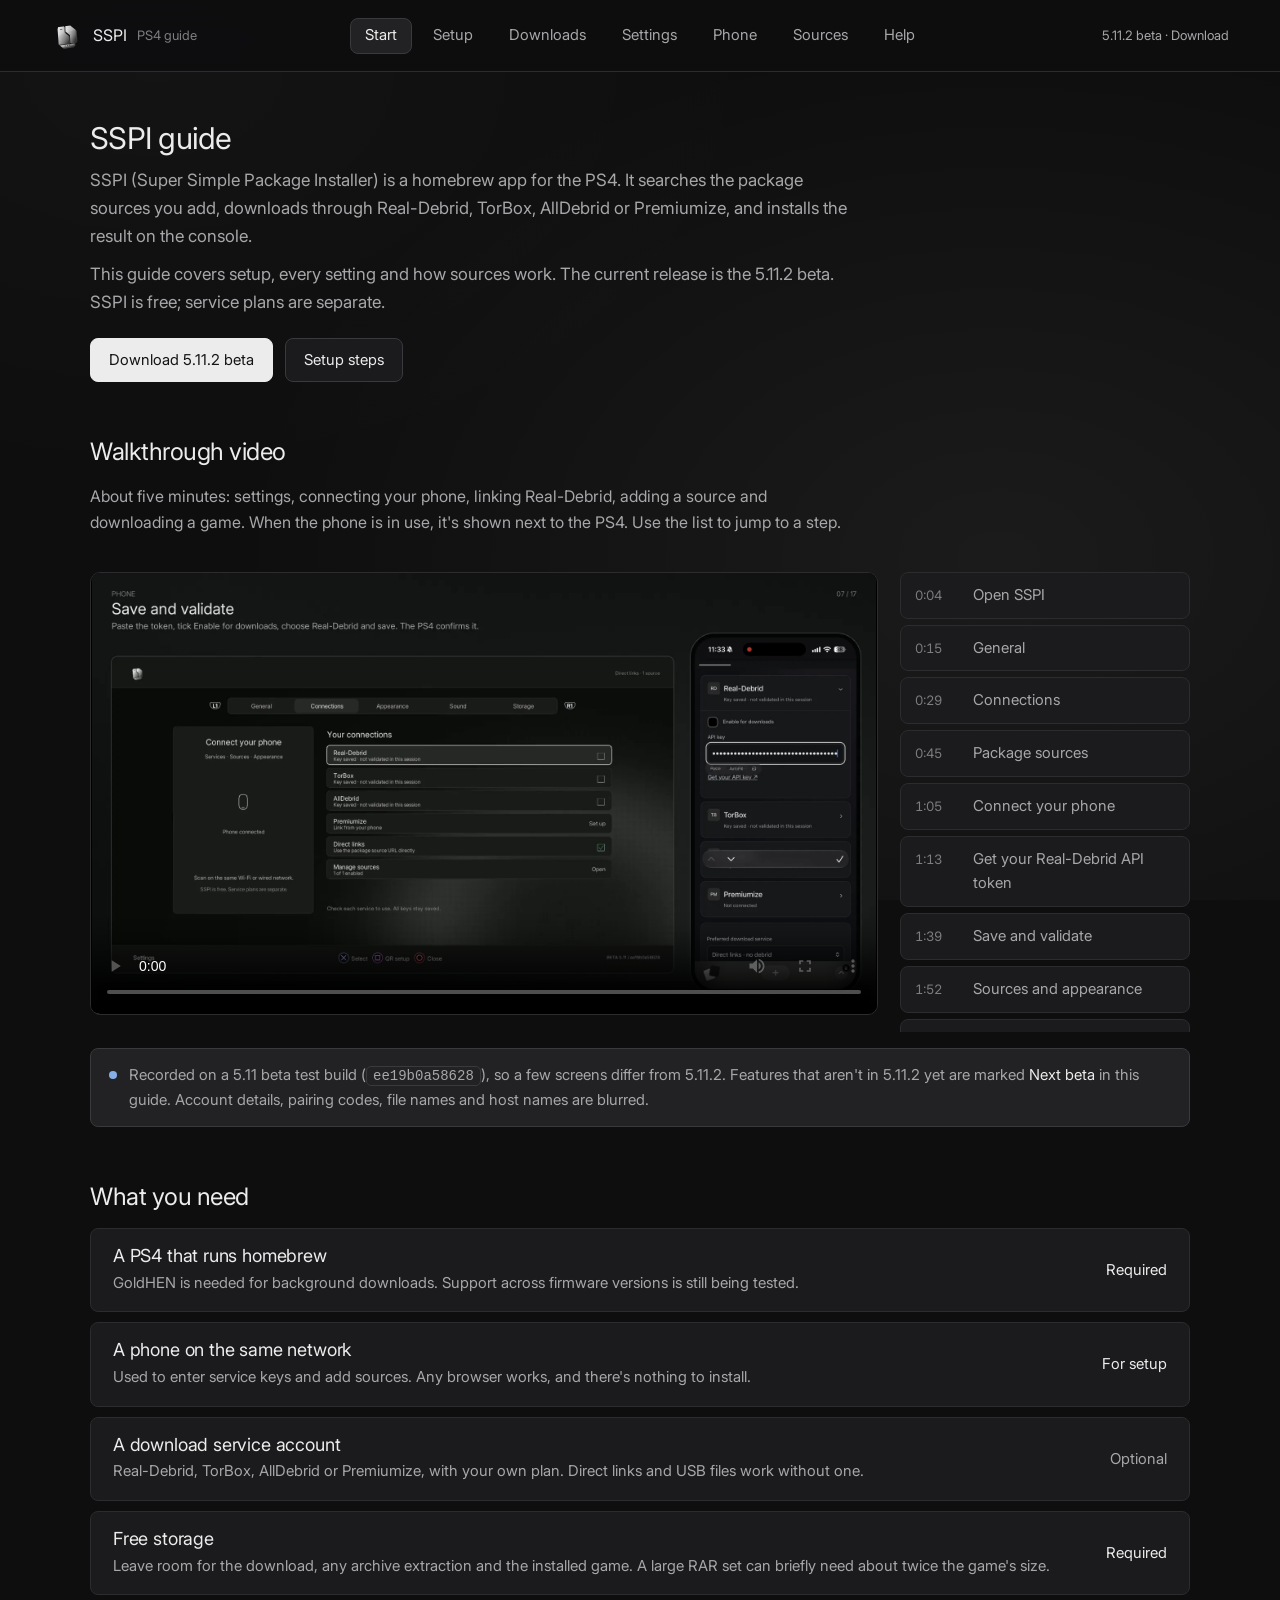
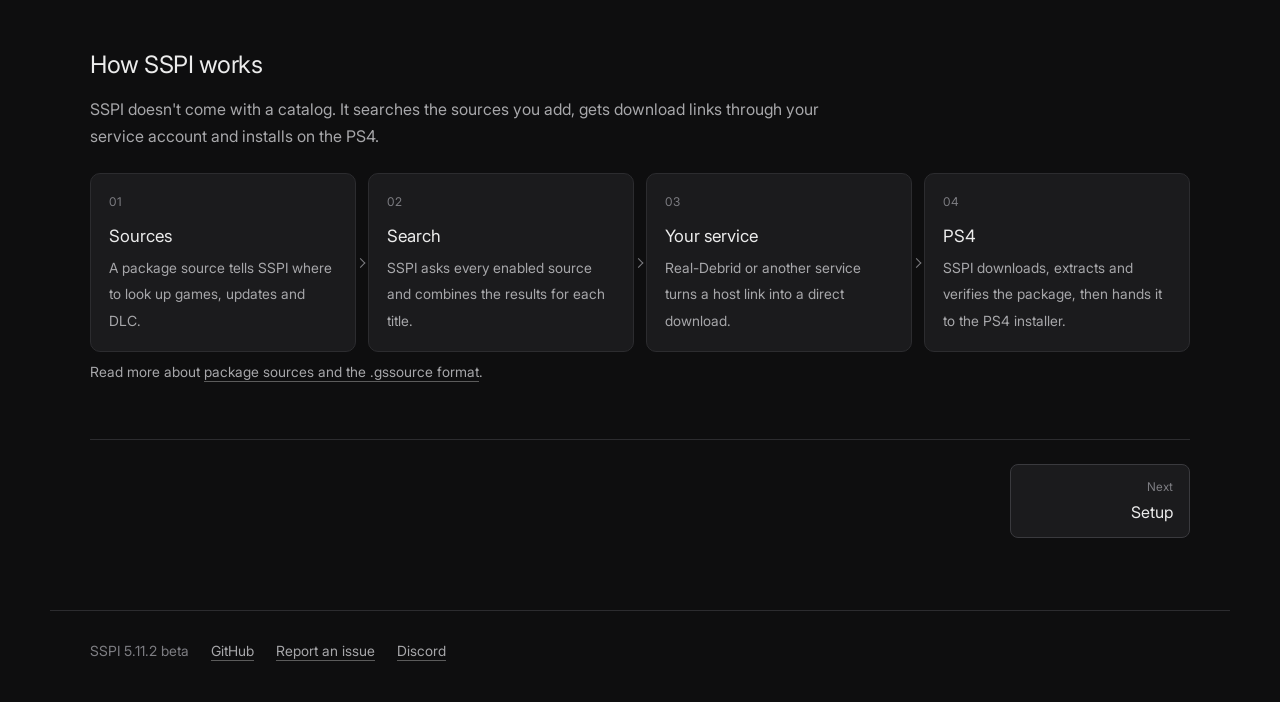
==== commit a7ab22fe: "Rebuild the PS4 guide with a walkthrough video Replace the long field guide with seven shorter secti" ====
--- a/docs/index.html
+++ b/docs/index.html
@@ -3,201 +3,454 @@
 <head>
   <meta charset="utf-8">
   <meta name="viewport" content="width=device-width, initial-scale=1">
-  <meta name="theme-color" content="#111214">
-  <meta name="description" content="The SSPI field guide: set up your PS4, pair Real-Debrid or TorBox, add package sources, manage downloads, and understand updates, archives and installation.">
-  <meta property="og:title" content="SSPI — The PS4 field guide">
-  <meta property="og:description" content="Your sources. Your console. Setup, controls, engine details and troubleshooting for Super Simple Package Installer.">
+  <meta name="theme-color" content="#0e0e0f">
+  <meta name="description" content="Set up SSPI on your PS4: connect your phone, link Real-Debrid, add a package source, and search, download and install. Includes a synced walkthrough video and a guide to every setting.">
+  <meta property="og:title" content="SSPI PS4 guide">
+  <meta property="og:description" content="Setup guide, settings reference and walkthrough video for SSPI, a PS4 homebrew package installer.">
   <meta property="og:image" content="https://xyhlo.github.io/SSPI/banner.png">
   <meta property="og:type" content="website">
   <link rel="canonical" href="https://xyhlo.github.io/SSPI/">
   <link rel="icon" href="assets/ps4-favicon.png" type="image/png">
+  <link rel="preload" href="assets/inter-latin.woff2" as="font" type="font/woff2" crossorigin>
   <link rel="stylesheet" href="styles.css">
+  <script>document.documentElement.classList.add("js")</script>
   <script src="site.js" defer></script>
-  <title>SSPI — The PS4 field guide</title>
+  <title>SSPI PS4 guide</title>
 </head>
 <body>
-<a class="skip" href="#content">Skip to documentation</a>
+<a class="skip" href="#content">Skip to the guide</a>
+
 <header class="topbar">
-  <a class="brand" href="#overview" aria-label="SSPI documentation home"><img src="assets/ps4-logo.png" width="44" height="44" alt=""><strong>SSPI</strong><span class="brand-divider"></span><span>PS4 guide</span></a>
-  <div class="header-actions"><span class="version">5.11.2b <span>BETA</span></span><button class="search-trigger" id="search-open" type="button"><svg width="16" height="16" viewBox="0 0 24 24" fill="none" stroke="currentColor" stroke-width="1.7" aria-hidden="true"><circle cx="10.5" cy="10.5" r="6.5"/><path d="m16 16 5 5"/></svg><span>Search the guide</span><kbd>/</kbd></button><a class="github-link" href="https://github.com/Xyhlo/SSPI">GitHub <span aria-hidden="true">↗</span></a><button id="menu-toggle" class="menu-toggle" aria-expanded="false" aria-controls="sidebar" type="button">Contents</button></div>
+  <a class="brand" href="#start"><img src="assets/ps4-logo.png" width="38" height="38" alt=""><span>SSPI</span><small>PS4 guide</small></a>
+  <nav class="tabs" aria-label="Guide sections">
+    <div class="tablist">
+      <a class="tab" href="#start" data-panel="start">Start</a>
+      <a class="tab" href="#setup" data-panel="setup">Setup</a>
+      <a class="tab" href="#downloads" data-panel="downloads">Downloads</a>
+      <a class="tab" href="#settings" data-panel="settings">Settings</a>
+      <a class="tab" href="#phone" data-panel="phone">Phone</a>
+      <a class="tab" href="#sources" data-panel="sources">Sources</a>
+      <a class="tab" href="#help" data-panel="help">Help</a>
+    </div>
+  </nav>
+  <p class="status"><a href="https://github.com/Xyhlo/SSPI/releases/tag/v5.11.2">5.11.2 beta · Download</a></p>
 </header>
-<div class="reading-progress" aria-hidden="true"><span id="reading-progress"></span></div>
-<div class="layout">
-<aside class="sidebar" id="sidebar">
-  <nav aria-label="Documentation sections">
-    <div class="nav-group"><p>START HERE</p><a href="#overview" aria-current="location"><span>01</span>Overview</a><a href="#requirements"><span>02</span>Before you start</a><a href="#first-launch"><span>03</span>Your first launch</a><a href="#pairing"><span>04</span>Phone pairing</a><a href="#sources"><span>05</span>Package sources</a></div>
-    <div class="nav-group"><p>ON YOUR CONSOLE</p><a href="#search"><span>06</span>Search &amp; packages</a><a href="#downloads"><span>07</span>The download queue</a><a href="#updates"><span>08</span>Updates &amp; backports</a><a href="#archives"><span>09</span>Archives &amp; staging</a><a href="#storage"><span>10</span>Storage cleanup</a><a href="#appearance"><span>11</span>Appearance &amp; sound</a></div>
-    <div class="nav-group"><p>UNDER THE SURFACE</p><a href="#engine"><span>12</span>The source engine</a><a href="#networking"><span>13</span>Speed &amp; bandwidth</a><a href="#troubleshooting"><span>14</span>Troubleshooting</a><a href="#reference"><span>15</span>Settings &amp; data</a><a href="#beta"><span>16</span>Beta testing</a></div>
-  </nav>
-  <div class="sidebar-foot"><span class="status-dot"></span>Documentation · 19 Sep 2026<br><a href="https://github.com/Xyhlo/SSPI/releases/tag/v5.11.2b">Read the beta notes ↗</a></div>
-</aside>
+
 <main id="content" tabindex="-1">
-<div class="page-toolbar"><div class="breadcrumbs"><span id="page-group">Start here</span><span aria-hidden="true">/</span><strong id="page-name">Overview</strong></div><span id="page-count">01 / 16</span><details class="mobile-outline" id="mobile-outline"><summary>On this page <span aria-hidden="true">⌄</span></summary><nav id="mobile-toc" aria-label="On this page"></nav></details></div>
-<div class="page-scroll" id="page-scroll" tabindex="0" aria-label="Documentation article"><div class="page-frame">
-<section id="overview" class="hero" aria-labelledby="hero-title" data-title="Overview">
-  <div class="hero-pattern" aria-hidden="true"></div><div class="hero-copy"><p class="eyebrow">SUPER SIMPLE PACKAGE INSTALLER</p><h1 id="hero-title">Your sources.<br>Your console.</h1><p class="hero-description">A practical guide to searching, downloading and installing packages. All on your PS4.</p><div class="hero-actions"><a class="button primary" href="#first-launch">Set up SSPI <span aria-hidden="true">↗</span></a><a class="button" href="https://github.com/Xyhlo/SSPI/releases/tag/v5.11.2b">Download beta ↗</a></div><div class="hero-meta"><span>PS4 HOMEBREW</span><span>5.11.2b BETA</span></div></div><img class="hero-logo" src="assets/ps4-logo.png" width="340" height="340" alt="SSPI PS4 silver cartridge logo" fetchpriority="high">
-</section>
-<div class="intro-strip"><p><strong>Link. Search. Download.</strong> SSPI combines configurable package sources, download services, direct and USB files, a persistent queue and PS4 installation services. A PC does not need to stay running.</p><a href="#requirements">What you'll need <span aria-hidden="true">↓</span></a></div>
-<section id="requirements" class="doc-section" data-title="Before you start">
-<div class="section-heading"><span class="section-number">02</span><div><p class="eyebrow">THE BASICS</p><h2>Before you start<a class="permalink" href="#requirements" aria-label="Link to Before you start">#</a></h2></div></div>
-<div class="callout"><strong>The public beta is available.</strong><p>Download <code>sspi5.11.2b.pkg</code> from the <a href="https://github.com/Xyhlo/SSPI/releases/tag/v5.11.2b">5.11.2b beta release</a>. GitHub's source ZIP is source code, not an installable PS4 package.</p></div>
-<div class="feature-grid">
-<article><span class="mini-label">CONSOLE</span><h3>A PS4 that runs homebrew</h3><p>You need a working homebrew environment. Firmware coverage is still being tested; neither a successful build nor the absence of a minimum-firmware gate proves compatibility with every console.</p></article>
-<article><span class="mini-label">SOURCE</span><h3>Bundled and ready to enable</h3><p>The beta includes a source descriptor and installs it on first launch. Existing choices to disable or remove it are preserved. Check the enabled sources before searching.</p></article>
-<article><span class="mini-label">DOWNLOAD ACCESS</span><h3>Your own service account</h3><p>Real-Debrid, TorBox, AllDebrid and Premiumize use your own service accounts. Host support and account limits still apply. You can also queue direct package/archive links or supported files from USB.</p></article>
-<article><span class="mini-label">LOCAL SETUP</span><h3>A phone and free storage</h3><p>Use a browser on the same LAN as the PS4. Allow room for downloads, archive extraction and installed content. A wired console and Wi-Fi phone can pair if the network lets them reach each other.</p></article>
-</div>
-<h3>What has been tested</h3><p>The current build has worked well in a small group after several rounds of fixes. Host builds and local regression checks have passed. More consoles may still expose launch, extraction or installation failures. Treat this as a public test and report what happens on your setup.</p>
-<h3>Background downloads</h3><p>Shell-resident operation depends on compatible GoldHEN process/plugin capabilities and the matching worker. If those are unavailable, keep SSPI open for the in-app paths. A firmware compatibility matrix has not yet been established.</p>
-</section>
-<section id="first-launch" class="doc-section" data-title="Your first launch">
-<div class="section-heading"><span class="section-number">03</span><div><p class="eyebrow">FROM INSTALLATION TO YOUR FIRST QUEUE</p><h2>Your first launch<a class="permalink" href="#first-launch" aria-label="Link to Your first launch">#</a></h2></div></div>
-<ol class="steps">
-<li><span class="step-index">01</span><div><h3>Install the beta package</h3><p>Install <code>sspi5.11.2b.pkg</code> over the existing SSPI application. Launch once to stage the updated resident, fully restart the PS4, re-enable GoldHEN and reopen SSPI. Check for <code>BETA 5.11 / 13ca8ab42e3b</code> in the footer. Closing SSPI alone leaves the previous resident loaded.</p></div></li>
-<li><span class="step-index">02</span><div><h3>Connect a download service</h3><p>Press <kbd>OPTIONS</kbd> and open <strong>Settings → Connections</strong>. Scan the QR with a phone on the same LAN. Save your service keys, enable the services you want to use and choose your preference.</p></div></li>
-<li><span class="step-index">03</span><div><h3>Check your source</h3><p>Open <strong>Package sources</strong> and confirm your chosen source is enabled. Other compatible <code>.gssource</code> packages can be added through the phone setup page.</p></div></li>
-<li><span class="step-index">04</span><div><h3>Search and choose</h3><p>Return to Search. Press <kbd>×</kbd> on the search field to enter a name or CUSA ID. Open the title and use <kbd>L2</kbd> to cycle available regions/source variants. Inspect package types, versions and mirrors before queuing.</p></div></li>
-<li><span class="step-index">05</span><div><h3>Follow the individual files</h3><p>Switch to <strong>Downloads</strong>. Press <kbd>R2</kbd> on the selected game to open the drawer. Left/right switches Packages, Files and Errors; up/down selects or scrolls. Press <kbd>L2</kbd> to close. A full download bar is not proof of installation; wait for the installation result and confirm the content on the PS4.</p></div></li>
-</ol>
-<div class="checklist-panel"><div><h3>Ready for a first test?</h3><p>This checklist is saved in this browser. It does not configure your console.</p></div><div class="checklist"><label><input type="checkbox" data-check="worker"> SSPI launches on the PS4</label><label><input type="checkbox" data-check="service"> Service selected and key saved</label><label><input type="checkbox" data-check="source"> Source installed and enabled</label><label><input type="checkbox" data-check="space"> Download and extraction space available</label></div><button class="text-button" id="reset-checks" type="button">Reset checklist</button></div>
-</section>
-<section id="pairing" class="doc-section" data-title="Phone pairing">
-<div class="section-heading"><span class="section-number">04</span><div><p class="eyebrow">CONFIGURE FROM YOUR OWN NETWORK</p><h2>Phone pairing<a class="permalink" href="#pairing" aria-label="Link to Phone pairing">#</a></h2></div></div>
-<p>The QR opens SSPI's setup page on your console. Use the address shown by your PS4; it includes the current local IP and a pairing token. This documentation website is not the setup server.</p>
-<div class="connection-flow"><div><span class="mini-label">PHONE</span><strong>Scan the current QR</strong><small>Browser on the same LAN</small></div><span class="flow-arrow" aria-hidden="true">→</span><div><span class="mini-label">PS4</span><strong>Local setup page</strong><small>Keep SSPI open</small></div><span class="flow-arrow" aria-hidden="true">→</span><div><span class="mini-label">SAVED LOCALLY</span><strong>Services and sources</strong><small>Settings stay on your console</small></div></div>
-<h3>Save a service</h3><p>In <strong>Link services</strong>, paste your own keys and choose your enabled and preferred download services. Save before leaving the page. Several service keys can remain stored. A saved key does not confirm that a subscription is active or that a particular host is supported.</p>
-<h3>Switch services</h3><p>In <strong>Settings → Connections</strong>, manage Real-Debrid, TorBox, AllDebrid or Premiumize. Switching preserves the other saved keys and applies to new downloads; it does not move a running transfer between services. The Downloads touchpad menu also accepts direct package/archive links.</p>
-<h3>If the page does not open</h3><p>Keep SSPI open, rescan the current QR and check that the phone can reach the console. Guest-network isolation, a phone VPN or an old console IP can prevent access. Ethernet and Wi-Fi can be used together on the same reachable LAN.</p>
-<div class="callout"><strong>Keep your pairing link private.</strong><p>The local page uses HTTP and an access token. Use a trusted LAN; do not forward its port to the internet. Never share the QR, full pairing URL, API keys or settings files in an issue report.</p></div>
-</section>
-<section id="sources" class="doc-section" data-title="Package sources">
-<div class="section-heading"><span class="section-number">05</span><div><p class="eyebrow">CATALOG CONNECTIONS</p><h2>Package sources<a class="permalink" href="#sources" aria-label="Link to Package sources">#</a></h2></div></div>
-<p>A <code>.gssource</code> is a source connector packaged as a ZIP. It describes where and how SSPI searches and resolves package information. It is not a game, a PKG or a service account.</p>
-<h3>Bundled sources</h3><p>Source descriptors tell SSPI how to search and resolve package information through its engine. Sources can use static catalogs or configured APIs. A successful source installation confirms that the connector was accepted; it does not guarantee that every catalog entry or host is currently available.</p>
-<h3>Add or enable a source</h3><p>Open <strong>Connections → Package sources</strong>. Highlight a source and use the displayed action to enable or disable it. To add another, open the phone setup page and supply the actual <code>.gssource</code> download URL. A GitHub file-view page or website landing page is not the archive itself.</p>
-<h3>Updates and removal</h3><p>Source upgrades can repair result mapping without replacing the application. The current installer preserves an existing usable source if an upgrade fails. Disabling or removing a bundled source is remembered. Sources supplied separately should be intended for PS4 and the supported engine version.</p>
-<h3>New content and cached results</h3><p>5.11.2b supports refresh-enabled catalogs. Install a compatible source update to use its declared new-content feed. SSPI keeps existing catalog results available while fetching bounded updates and caches successful additions for later searches. Ordinary static sources remain supported; this feature does not make every source refresh automatically.</p>
-<h3>What the engine reads</h3><p>The manifest identifies the source, version and engine. Recipe sources describe requests and result mapping; remote-API sources call a configured result service. SSPI validates the package layout and declared files. Valid metadata does not establish publisher trust or package compatibility.</p>
-<p>See the <a href="https://github.com/Xyhlo/SSPI/blob/main/app/PackageSourceModels.cs">source models</a> and <a href="https://github.com/Xyhlo/SSPI/blob/main/app/PackageSourcePackage.cs">source package reader</a> for the implementation.</p>
-</section>
-<section id="search" class="doc-section" data-title="Search & package details">
-<div class="section-heading"><span class="section-number">06</span><div><p class="eyebrow">FIND THE RIGHT PACKAGE</p><h2>Search & package details<a class="permalink" href="#search" aria-label="Link to Search & package details">#</a></h2></div></div>
-<p>Search by title or CUSA ID. Opening a result resolves its available packages. Search and package resolution are separate steps, so a title may appear even when one of its download routes is unavailable.</p>
-<h3>One title, available regions</h3><p>Matching titles are grouped while retaining their region, title ID and source identity. Press <kbd>L2</kbd> in details to cycle the available variants. The compact region hint shows the current choice and position. Review the title ID before queuing an update or DLC.</p>
-<h3>Read the package information</h3><p>Use the type tabs for <strong>All, Base, Updates, DLC and Backport</strong>. The selected package shows available version, size, required firmware, source and mirror information. Missing values remain unknown. A firmware number is not an application version.</p>
-<div class="table-wrap"><table><thead><tr><th>Control</th><th>Action</th></tr></thead><tbody><tr><td>D-pad</td><td>Move focus; left/right changes the active filter where shown.</td></tr><tr><td>Cross</td><td>Open a title or queue the selected package.</td></tr><tr><td>Triangle</td><td>Show or hide the selected package's mirrors.</td></tr><tr><td>L2</td><td>Cycle available regions/source variants.</td></tr><tr><td>R2</td><td>Switch between all and latest update versions.</td></tr><tr><td>Square</td><td>Queue the recommended selection.</td></tr><tr><td>Circle</td><td>Return to the previous screen.</td></tr></tbody></table></div>
-<h3>Mirrors are alternatives</h3><p>Usable choices are filtered against the enabled services' reported host support. Three animated dots show a check in progress; each unsupported or unavailable service stays red. A supported host does not guarantee that a particular file is available. Pick a usable mirror for the package you want; do not queue every mirror as a different update.</p>
-<h3>Recommended packages</h3><p>Recommendations depend on the source's metadata. Review the CUSA, region, package kind and update/backport choice before proceeding. An exact-region result is not silently replaced with another region.</p>
-</section>
-<section id="downloads" class="doc-section" data-title="The download queue">
-<div class="section-heading"><span class="section-number">07</span><div><p class="eyebrow">FOLLOW EACH STAGE</p><h2>The download queue<a class="permalink" href="#downloads" aria-label="Link to The download queue">#</a></h2></div></div>
-<p>Downloads are grouped by game. The selected game expands to show artwork and progress; other games remain compact. Press <kbd>R2</kbd> to open the inline drawer beneath the selected game. Its rounded outline shows the job state without a separate transfer circle.</p>
-<div class="table-wrap"><table><thead><tr><th>State</th><th>What is happening</th></tr></thead><tbody><tr><td>Queued / Resolving</td><td>Waiting for a dependency, source resolution or a usable service link.</td></tr><tr><td>Downloading</td><td>Transferring package data or archive volumes.</td></tr><tr><td>Extracting / Finalizing</td><td>Preparing, extracting or validating local files.</td></tr><tr><td>Installing</td><td>The console installation task is still being checked.</td></tr><tr><td>Installed</td><td>The installation path has reported completion. Confirm the content and version on the console.</td></tr><tr><td>Needs attention / Failed</td><td>Open the drawer's Errors tab for the package-level error. Recoverable files may remain available for retry.</td></tr></tbody></table></div>
-<h3>Use the file drawer</h3><p>Left/right switches between <strong>Packages, Files and Errors</strong>; up/down selects or scrolls. Select a package on Packages, then switch to Files to inspect its incoming volumes and extracted packages. Completed extracted packages receive individual installation checkmarks. Controls stay inside the drawer until <kbd>L2</kbd> closes it.</p>
-<p>A failed game opens on Errors, with scrollable messages and an attention strip on the other tabs. With the drawer closed, <kbd>L2</kbd> cycles All, Active and Attention; the touchpad opens direct links, debrid files and USB imports.</p>
-<h3>Pause, cancel or retry</h3><p>Focus the relevant game or package and follow the centered action row. The actions change with its state. Canceling a task, removing queue history and deleting downloaded storage are different operations.</p>
-<p><kbd>Square</kbd> outside the drawer requests removal of all queued packages for that game in one confirmation. Inside the drawer it targets the selected package. Active writers must stop before downloaded files are removed. Installed games and original USB files are kept; an unconfirmed installation may require attention before removal can finish.</p>
-<h3>Cloud preparation and queue order</h3><p>TorBox preparation and delayed provider links can wait while other ready jobs continue. Multipart status shows parts sent, parts ready and the current preparation or staging phase. Pause an active download to let another ready job run; matching base, update and DLC dependencies still apply even when packages were added out of order.</p>
-<h3>Import a stored cloud file</h3><p>With the drawer closed, press the touchpad and choose <strong>Browse stored debrid files</strong>, or paste a supported single-file link. SSPI uses the saved account to request a usable file link. Cloud preparation happens at the provider; the PS4 still needs room for downloaded archives and extracted packages.</p>
-<h3>System preparation and copying</h3><p>Eligible completed base packages on internal storage can use direct BGFT storage registration. SSPI reports preparation, copying and confirmation separately. This avoids the extra local HTTP feed for that route but does not remove the PS4's own installation work or every Calculating delay.</p>
-<h3>Completion and stale status</h3><p>The latest beta includes installed-content checks to reconcile stale BGFT counters and false stalls. A full transfer bar alone is still not installation proof. If the PS4 confirms completion while SSPI remains Installing or Failed, capture both states and the build ID before retrying.</p>
-<p>A remaining patch integrity-verification failure path can leave the resident status at Installing. Report the exact system error and package combination rather than repeatedly starting duplicate tasks.</p>
-</section>
-<section id="updates" class="doc-section" data-title="Updates & backports">
-<div class="section-heading"><span class="section-number">08</span><div><p class="eyebrow">MATCH THE INSTALLED CONTENT</p><h2>Updates & backports<a class="permalink" href="#updates" aria-label="Link to Updates & backports">#</a></h2></div></div>
-<div class="type-grid"><article><span class="kind">BASE</span><h3>Base package</h3><p>The main application. Match later packages to its title ID and intended release.</p></article><article><span class="kind update">UPD</span><h3>Update</h3><p>A patch for a compatible base. Check its application version separately from its firmware requirement.</p></article><article><span class="kind backport">BP</span><h3>Backport</h3><p>A source-supplied compatibility variant. It can be an alternative to the regular update, not another mandatory step.</p></article><article><span class="kind dlc">DLC</span><h3>Add-on content</h3><p>Requires the matching base and may have additional update or release requirements.</p></article></div>
-<h3>Choose deliberately</h3><ol class="plain-steps"><li>Check the installed title ID, region and base version.</li><li>Choose an update or backport intended for that base and firmware.</li><li>Let the base finish before dependent packages. Close the game being updated.</li><li>Confirm the version in the PS4 interface and test launch after installation.</li></ol>
-<p>A shared CUSA ID and structurally valid file do not prove that every base/patch combination is compatible. Do not queue all update revisions, mirrors and backport variants as consecutive steps.</p>
-<h3>Library update checks</h3><p>Checks use enabled sources and cached metadata. A newly published update can take time to appear. Missing version information or a source failure is not proof that a title is up to date.</p>
-<h3>When BGFT reports an error</h3><p>Keep the exact hexadecimal code and the corresponding PS4 Notifications details. Record whether the error occurred before installation, during transfer, or after the system reported completion. Preserve recoverable package files until the task's ownership is resolved.</p>
-</section>
-<section id="archives" class="doc-section" data-title="Archives & staging">
-<div class="section-heading"><span class="section-number">09</span><div><p class="eyebrow">FROM VOLUMES TO INSTALLABLE FILES</p><h2>Archives & staging<a class="permalink" href="#archives" aria-label="Link to Archives & staging">#</a></h2></div></div>
-<p>SSPI checks file headers to distinguish a direct PKG from an archive, even when source metadata describes it incorrectly. Direct PKGs skip extraction. Supported RAR, multipart RAR, ZIP and 7z files are staged and their installable packages extracted. Incoming filenames in the drawer reflect the detected format.</p>
-<div class="process-strip"><span>Resolve volumes</span><span>Download</span><span>Extract</span><span>Validate</span><span>Install</span></div>
-<h3>Passwords and progress</h3><p><strong>Settings → General → Retry source passwords</strong> is enabled by default. When a password is rejected, SSPI can try up to four passwords supplied by the source, preserving exact spelling and brackets. This does not repair missing volumes or corrupted files. Save changes after changing the setting.</p>
-<p>RAR progress uses the total expanded package size read from archive headers. The app shows header reading while that total is unknown, then reports extracted bytes and percentage. Extraction is a separate stage from downloading and installation; its speed and remaining time depend on decompression and storage.</p>
-<h3>Multipart sets</h3><p>Every required part must belong to the same archive set and finish downloading. A <code>.part1.rar</code> or numbered volume is not a standalone package. Missing, truncated or mismatched parts can prevent extraction even when the first volume is complete.</p>
-<h3>Plan for peak storage</h3><div class="storage-formula"><span>Archive volumes</span><b>+</b><span>Extracted packages</span><b>+</b><span>Installed content</span><b>+</b><span>Working room</span></div><p>Large or solid archives take time on the PS4's HDD. Network bandwidth settings do not accelerate decompression. Unsupported archive features or a damaged upload may require a different mirror or a corrected set.</p>
-<h3>Keep useful retry files</h3><p>Failed installations can retain complete files. Do not manually delete staging data while a worker or system task may own it. Use the queue and Storage controls after work has finished or cancellation has been confirmed.</p>
-</section>
-<section id="storage" class="doc-section" data-title="Storage cleanup">
-<div class="section-heading"><span class="section-number">10</span><div><p class="eyebrow">MANAGE SSPI FILES</p><h2>Storage cleanup<a class="permalink" href="#storage" aria-label="Link to Storage cleanup">#</a></h2></div></div>
-<p>Open <strong>Settings → Storage</strong> to inspect downloaded files and eligible leftovers. This is not a browser for the entire PS4 drive and does not uninstall installed titles.</p>
-<h3>Delete through the app</h3><p>Refresh the listing, select the file and follow the displayed delete and confirmation actions. Check its name and size first. Cleanup protects active work and recovery information; a file that appears unused can still belong to a pending install.</p>
-<h3>History and storage differ</h3><p><strong>General → Clear removable history</strong> clears eligible queue entries. It does not mean that every downloaded file has been removed. Use PS4 system storage management to uninstall installed content.</p>
-<h3>Deletion is refused</h3><p>Finish or cancel relevant pending/background jobs, wait for confirmation and refresh. If ownership cannot be confirmed, retain the files and report the task state. Do not delete journals or reset queue files to force an installation past an error.</p>
-</section>
-<section id="appearance" class="doc-section" data-title="Appearance & sound">
-<div class="section-heading"><span class="section-number">11</span><div><p class="eyebrow">MAKE THE INTERFACE YOURS</p><h2>Appearance & sound<a class="permalink" href="#appearance" aria-label="Link to Appearance & sound">#</a></h2></div></div>
-<h3>Accent and background</h3><p><strong>Settings → Appearance</strong> provides accent choices and built-in backgrounds. The phone setup page can also save appearance settings. Restore original charcoal to return to the plain background while keeping the chosen accent.</p>
-<p>For the new look, open Settings with <kbd>OPTIONS</kbd>, switch to Appearance with <kbd>L1</kbd>/<kbd>R1</kbd>, select <strong>Pink</strong> in the accent grid and press Cross. Select the Background row and use left/right to choose <strong>ASCII Flowers</strong>. Appearance changes save automatically. Flowers use your accent color and a cached static pattern; Reduce Motion also disables the Downloads outline pulse.</p>
-<p>Built-in patterns provide the available background options. Arbitrary uploaded background images are not part of this beta's setup flow.</p>
-<h3>Quiet interface audio</h3><p><strong>Settings → Sound</strong> has separate switches for background music and interface sounds, plus volume. The default is 35%, with music mixed below the effects. Left/right changes volume in 5% steps; zero mutes it. Preferences save automatically.</p>
-<p>Navigation and completion cues are designed to stay subtle. Audio runs away from the rendering thread and is optional; failure to open an audio device should leave the application usable without sound.</p>
-</section>
-<section id="engine" class="doc-section" data-title="The source engine">
-<div class="section-heading"><span class="section-number">12</span><div><p class="eyebrow">DISCOVERY, DELIVERY AND INSTALLATION</p><h2>The source engine<a class="permalink" href="#engine" aria-label="Link to The source engine">#</a></h2></div></div>
-<ol class="engine-flow"><li><span>01</span><div><h3>Search</h3><p>Enabled sources return title records for your query. The app combines those results and keeps their source identity.</p></div></li><li><span>02</span><div><h3>Resolve</h3><p>Opening a title produces package candidates: kind, title ID, version, region, host, link and any supplied size, firmware, archive or checksum information.</p></div></li><li><span>03</span><div><h3>Unlock</h3><p>An enabled service account requests a usable download route. A source returning a host link is not the same as the provider accepting it.</p></div></li><li><span>04</span><div><h3>Transfer</h3><p>The application or resident worker transfers the data, preserves progress and applies the configured bandwidth limit. The transfer path coalesces small reads with bounded buffers.</p></div></li><li><span>05</span><div><h3>Prepare</h3><p>Archive sets are extracted and package structure, length and available identity/integrity information are checked. Missing expected metadata limits what can be verified.</p></div></li><li><span>06</span><div><h3>Install</h3><p>BGFT and the package-specific installation paths register work, track progress and reconcile installed content. A task being accepted does not mean it has finished.</p></div></li></ol>
-<h3>Caching</h3><p>Search results, resolution data, eligible responses and artwork are cached to avoid repeating work. Source changes, expired links and provider failures can still need fresh requests. Caching does not guarantee that an old mirror remains available.</p>
-<p>The bundled connector uses JSON results. The codebase also retains compatibility engines for other source formats. Read the <a href="https://github.com/Xyhlo/SSPI#source-layout">source layout</a> to find the managed and native implementations.</p>
-</section>
-<section id="networking" class="doc-section" data-title="Speed & bandwidth">
-<div class="section-heading"><span class="section-number">13</span><div><p class="eyebrow">MEASURE THE ACTUAL TRANSFER</p><h2>Speed & bandwidth<a class="permalink" href="#networking" aria-label="Link to Speed & bandwidth">#</a></h2></div></div>
-<h3>Mbps and MB/s</h3><p>Connection plans usually advertise <strong>Mbps</strong>; the download display uses <strong>MB/s</strong>. Divide by eight for the theoretical decimal equivalent, before protocol overhead, disk work and host limits.</p>
-<div class="speed-calculator"><label for="connection-speed">Connection speed <span>Mbps</span></label><input id="connection-speed" type="number" min="0" max="100000" value="300"><span aria-hidden="true">÷ 8</span><output id="speed-result" for="connection-speed">37.5 <span>MB/s</span></output><small>Theoretical equivalent, not a speed test</small></div>
-<h3>Bandwidth limit</h3><p>Open <strong>Settings → General → Bandwidth limit</strong>. Use <strong>Unlimited</strong> when measuring the fastest available route. The old Parallel ranges setting is no longer the user-facing transfer control.</p>
-<p>A 300 Mbps connection has a theoretical ceiling of 37.5 MB/s before overhead. SSPI cannot promise 30 MB/s for every host, provider route, console or disk. A steady 11 MB/s is also consistent with a 100 Mbps link, but that must be checked at the router or switch rather than assumed from the number alone.</p>
-<h3>Compare one route at a time</h3><p>Use Ethernet, the same large file, host and debrid service, with other disk/network work quiet. Record sustained speed after startup and the bandwidth setting. A console internet test is not a measurement of that specific download route.</p>
-<h3>TorBox preparation and rate limits</h3><p>An uncached file may need to reach TorBox before it can be delivered to the PS4. That wait is provider preparation, not console transfer speed. Unsupported hosts and account limits can still stop resolution. If a provider returns HTTP 429, wait for its retry window.</p>
-</section>
-<section id="troubleshooting" class="doc-section" data-title="Troubleshooting">
-<div class="section-heading"><span class="section-number">14</span><div><p class="eyebrow">START WITH THE STAGE THAT FAILED</p><h2>Troubleshooting<a class="permalink" href="#troubleshooting" aria-label="Link to Troubleshooting">#</a></h2></div></div>
-<p>Open the Downloads drawer with <kbd>R2</kbd>, select <strong>Errors</strong> and keep the exact error wording. Search, service unlocking, extraction and installation are different stages.</p>
-<details id="trouble-launch"><summary>The app does not launch <span>+</span></summary><div><p>Confirm the installed SSPI package and the console's homebrew environment. Report the PS4 model, firmware, GoldHEN version and any system error. Older firmware coverage is still being established; do not treat the beta as universally compatible.</p></div></details>
-<details id="trouble-pairing"><summary>The QR setup page will not open <span>+</span></summary><div><p>Keep SSPI open, rescan the current QR and check that the phone and console can reach each other. Disable guest isolation or a phone VPN if it blocks local access. Never post the full token-bearing URL publicly.</p></div></details>
-<details id="trouble-source"><summary>A source fails to install or search <span>+</span></summary><div><p>Check the source is enabled and its URL returns a real .gssource archive. Capture its version and the full transport or engine error. An HTTPS/module error occurs before package installation; it is not an archive failure. A website loading on your phone does not prove the PS4 transport works.</p></div></details>
-<details id="trouble-results"><summary>No results or an update is missing <span>+</span></summary><div><p>Try the exact CUSA ID and clear restrictive region, host or type filters. A source can be unavailable or omit metadata. Cached update checks can delay a new badge. Missing results do not prove that no update exists.</p></div></details>
-<details id="trouble-service"><summary>A debrid link fails <span>+</span></summary><div><p>Check the active service, account access and host support. Usable mirrors depend on your enabled services' reported support. Wait for the provider check or try a supported alternative. For TorBox, distinguish preparation from failure; repeated recreation of the same job can consume limits.</p></div></details>
-<details id="trouble-install"><summary>BGFT fails or SSPI stays on Installing <span>+</span></summary><div><p>Record both the SSPI row and PS4 Notifications details, including the complete error code. Check title ID, base version and the selected update/backport. The beta reconciles stale counters, but a patch integrity-verification failure can still remain Installing. Preserve files while task ownership is unresolved and report the timeline.</p></div></details>
-<details id="trouble-extraction"><summary>Multipart extraction fails <span>+</span></summary><div><p>Check that every volume is complete and belongs to the same set. Confirm free space for archive data and extracted packages. Missing parts, damaged uploads or unsupported archive features can require a corrected set or another mirror. Renaming a part file to .pkg does not convert it.</p></div></details>
-<details id="trouble-speed"><summary>Downloads seem slower than expected <span>+</span></summary><div><p>Use the <a href="#networking">speed guide</a>, set the bandwidth limit to Unlimited and compare sustained speed on the same route. Include connection type, host, service, stage and free storage in the report.</p></div></details>
-</section>
-<section id="reference" class="doc-section" data-title="Settings & local data">
-<div class="section-heading"><span class="section-number">15</span><div><p class="eyebrow">QUICK REFERENCE</p><h2>Settings & local data<a class="permalink" href="#reference" aria-label="Link to Settings & local data">#</a></h2></div></div>
-<p><kbd>OPTIONS</kbd> opens or closes Settings. <kbd>L1</kbd>/<kbd>R1</kbd> switch main tabs or settings pages. Follow the bottom action row for the current screen.</p>
-<div class="table-wrap"><table><thead><tr><th>Page</th><th>Controls</th></tr></thead><tbody><tr><td>General</td><td>Bandwidth limit, download statistics, focused-download graph, firmware hints, removable history and source-password retries.</td></tr><tr><td>Connections</td><td>Real-Debrid, TorBox, AllDebrid, Premiumize, phone setup and enabled package sources.</td></tr><tr><td>Appearance</td><td>Accent and built-in background choices, including Pink and ASCII Flowers.</td></tr><tr><td>Storage</td><td>Downloaded files, staging location and eligible cleanup.</td></tr><tr><td>Sound</td><td>Music, interface sounds and volume.</td></tr></tbody></table></div>
-<h3>Data stays on the console</h3><p>Runtime data is stored under <code>/data/SSPI/</code>. Older <code>/data/GameSearch/</code> data is migrated while preserving conflicts. Settings, credentials, sources, queue state, staging data and caches belong to that local workspace. Updating the same application does not require publishing or sharing these files.</p>
-<h3>Development source</h3><p>The GitHub repository contains selected production source, manifests, notices and this public guide. SDKs, runtime dependencies, source descriptors and build outputs remain separate. A source ZIP is not an installable package or a complete build environment.</p>
-<p>See the <a href="https://github.com/Xyhlo/SSPI#source-export">source export details</a>, <a href="https://github.com/Xyhlo/SSPI/blob/main/LICENSE">license</a> and <a href="https://github.com/Xyhlo/SSPI/blob/main/THIRD_PARTY_NOTICES.md">third-party notices</a>. Build artifacts belong under the development workspace's Build-Output directory.</p>
-</section>
-<section id="beta" class="doc-section" data-title="Beta testing">
-<div class="section-heading"><span class="section-number">16</span><div><p class="eyebrow">HELP MAKE THE NEXT BUILD BETTER</p><h2>Beta testing<a class="permalink" href="#beta" aria-label="Link to Beta testing">#</a></h2></div></div>
-<p><strong>5.11.2b remains a public beta.</strong> The managed/native build, package verification and focused regression checks passed. Host checks cover queue save/reload, installation dependencies, provider preparation, source refresh, artwork and frame pacing. Native PS4 APIs are mocked in those tests. The software renderer targets 60 FPS; sustained performance under download and extraction load still needs console measurements.</p>
-<p>The guide was updated on 19 September 2026 for the public beta. Read the <a href="https://github.com/Xyhlo/SSPI/releases/tag/v5.11.2b">release notes</a> for the package download and checksum. Local build/test results do not establish universal firmware support, a fixed frame rate or a guaranteed download speed.</p>
-<div class="report-panel"><div class="report-header"><h3>A useful issue report</h3><button class="button small" id="copy-report" type="button">Copy template</button></div><pre id="report-template">SSPI version and footer build ID:
-PS4 model / firmware / GoldHEN version:
-Worker status (if using background downloads):
-Connection: Ethernet or Wi-Fi
-Service / host (no keys):
-Source name and version:
-Title ID / installed base version:
-Update, backport or DLC version:
-Package type: direct PKG or archive set
-File size / free storage / bandwidth limit:
-Steps to reproduce:
-Stage that failed / full SSPI error:
-PS4 system status and error code:
-Expected result / actual result:</pre><p id="copy-status" role="status" class="fine-print"></p></div>
-<p>Remove keys, pairing tokens, signed URLs and private settings from screenshots and logs. When SSPI and the PS4 disagree, include both states. Reports that reproduce an issue help more than a summary saying it does not work.</p>
-<div class="closing-actions"><a class="button primary" href="https://github.com/Xyhlo/SSPI/releases/tag/v5.11.2b">Download beta ↗</a><a class="button" href="https://discord.gg/hF2vw7ybRs">Join Discord ↗</a><a class="button" href="https://github.com/Xyhlo/SSPI/issues/new">Report a bug ↗</a></div>
-</section>
-<nav class="page-pagination" aria-label="Previous and next topics"><a id="previous-page" href="#overview"><span>← Previous</span><strong>Overview</strong></a><a id="next-page" href="#requirements"><span>Next →</span><strong>Before you start</strong></a></nav>
-<footer class="site-footer"><div><strong>Super Simple Package Installer</strong><p>5.11.2b public beta · <a href="https://discord.gg/hF2vw7ybRs">Discord community</a></p></div><a href="https://github.com/Xyhlo/SSPI/issues/new">Report an issue ↗</a></footer>
-</div></div>
+
+<!-- ============================ START ============================ -->
+<section class="panel" id="start" data-title="Start" aria-labelledby="start-title">
+  <div class="panel-head intro">
+    <h1 id="start-title" tabindex="-1">SSPI guide</h1>
+    <p>SSPI (Super Simple Package Installer) is a homebrew app for the PS4. It searches the package sources you add, downloads through Real-Debrid, TorBox, AllDebrid or Premiumize, and installs the result on the console.</p>
+    <p>This guide covers setup, every setting and how sources work. The current release is the 5.11.2 beta. SSPI is free; service plans are separate.</p>
+    <div class="actions">
+      <a class="button primary" href="https://github.com/Xyhlo/SSPI/releases/tag/v5.11.2">Download 5.11.2 beta</a>
+      <a class="button" href="#setup">Setup steps</a>
+    </div>
+  </div>
+
+  <div class="section" id="walkthrough">
+    <h2>Walkthrough video</h2>
+    <p class="section-intro">About five minutes: settings, connecting your phone, linking Real-Debrid, adding a source and downloading a game. When the phone is in use, it's shown next to the PS4. Use the list to jump to a step.</p>
+    <div class="video-wrap">
+      <video id="walkthrough-video" controls preload="metadata" playsinline poster="media/sspi-walkthrough-poster.webp" width="1920" height="1080">
+        <source src="media/sspi-walkthrough.mp4" type="video/mp4">
+        Your browser can't play this video. <a href="media/sspi-walkthrough.mp4">Download the walkthrough (MP4)</a>.
+      </video>
+      <ol class="chapters" id="chapters" aria-label="Video chapters"><li><button type="button" data-t="3.6" data-index="1"><time>0:04</time><span>Open SSPI</span></button></li><li><button type="button" data-t="15.0" data-index="2"><time>0:15</time><span>General</span></button></li><li><button type="button" data-t="29.0" data-index="3"><time>0:29</time><span>Connections</span></button></li><li><button type="button" data-t="45.0" data-index="4"><time>0:45</time><span>Package sources</span></button></li><li><button type="button" data-t="64.83" data-index="5"><time>1:05</time><span>Connect your phone</span></button></li><li><button type="button" data-t="73.37" data-index="6"><time>1:13</time><span>Get your Real-Debrid API token</span></button></li><li><button type="button" data-t="99.27" data-index="7"><time>1:39</time><span>Save and validate</span></button></li><li><button type="button" data-t="111.67" data-index="8"><time>1:52</time><span>Sources and appearance</span></button></li><li><button type="button" data-t="127.83" data-index="9"><time>2:08</time><span>Send links and library artwork</span></button></li><li><button type="button" data-t="142.0" data-index="10"><time>2:22</time><span>Appearance</span></button></li><li><button type="button" data-t="159.6" data-index="11"><time>2:40</time><span>Sound and storage</span></button></li><li><button type="button" data-t="171.6" data-index="12"><time>2:52</time><span>Find a game</span></button></li><li><button type="button" data-t="187.6" data-index="13"><time>3:08</time><span>Choose a package</span></button></li><li><button type="button" data-t="207.6" data-index="14"><time>3:28</time><span>Follow the download</span></button></li><li><button type="button" data-t="227.6" data-index="15"><time>3:48</time><span>Add your own files</span></button></li><li><button type="button" data-t="240.57" data-index="16"><time>4:01</time><span>Queue more</span></button></li><li><button type="button" data-t="259.77" data-index="17"><time>4:20</time><span>Your library</span></button></li></ol>
+    </div>
+    <div class="note tip"><p>Recorded on a 5.11 beta test build (<code>ee19b0a58628</code>), so a few screens differ from 5.11.2. Features that aren't in 5.11.2 yet are marked <strong>Next beta</strong> in this guide. Account details, pairing codes, file names and host names are blurred.</p></div>
+  </div>
+
+  <div class="section" id="requirements">
+    <h2>What you need</h2>
+        <div class="rows">
+      <div class="row"><div><h3>A PS4 that runs homebrew</h3><p>GoldHEN is needed for background downloads. Support across firmware versions is still being tested.</p></div><span class="value">Required</span></div>
+      <div class="row"><div><h3>A phone on the same network</h3><p>Used to enter service keys and add sources. Any browser works, and there's nothing to install.</p></div><span class="value">For setup</span></div>
+      <div class="row"><div><h3>A download service account</h3><p>Real-Debrid, TorBox, AllDebrid or Premiumize, with your own plan. Direct links and USB files work without one.</p></div><span class="value muted">Optional</span></div>
+      <div class="row"><div><h3>Free storage</h3><p>Leave room for the download, any archive extraction and the installed game. A large RAR set can briefly need about twice the game's size.</p></div><span class="value">Required</span></div>
+    </div>
+  </div>
+
+  <div class="section" id="how-it-works">
+    <h2>How SSPI works</h2>
+    <p class="section-intro">SSPI doesn't come with a catalog. It searches the sources you add, gets download links through your service account and installs on the PS4.</p>
+    <ol class="flow">
+      <li><strong>Sources</strong><span>A package source tells SSPI where to look up games, updates and DLC.</span></li>
+      <li><strong>Search</strong><span>SSPI asks every enabled source and combines the results for each title.</span></li>
+      <li><strong>Your service</strong><span>Real-Debrid or another service turns a host link into a direct download.</span></li>
+      <li><strong>PS4</strong><span>SSPI downloads, extracts and verifies the package, then hands it to the PS4 installer.</span></li>
+    </ol>
+    <p class="small muted">Read more about <a href="#sources">package sources and the .gssource format</a>.</p>
+  </div>
+</section>
+
+<!-- ============================ SET UP ============================ -->
+<section class="panel" id="setup" data-title="Setup" aria-labelledby="setup-title">
+  <div class="panel-head">
+        <h1 id="setup-title" tabindex="-1">Setup</h1>
+    <p>Do these in order. Each step links to its part of the video.</p>
+  </div>
+  <div class="steps">
+    <article class="step" id="install">
+      <h3>Install SSPI</h3>
+      <p>Download <code>sspi5.11.2.pkg</code> from the <a href="https://github.com/Xyhlo/SSPI/releases/tag/v5.11.2">5.11.2 beta release</a> and install it like any other homebrew package. GitHub's source ZIP isn't an installable package.</p>
+      <p>If you already have SSPI, install over it; your settings stay in place. Then open SSPI once, fully restart the PS4, enable GoldHEN again and reopen SSPI. That loads the updated background worker. The footer should read <code>BETA 5.11 / 7ef9395e7b2f</code>.</p>
+      <figure class="media"><div class="shot"><img src="assets/guide/ps4-home.webp" alt="SSPI on the PS4 home screen, labelled Super Simple Package Installer" width="1400" height="331" loading="lazy" decoding="async"></div></figure>
+    </article>
+    <article class="step" id="open-settings">
+      <h3>Open Settings</h3>
+      <p>Press <strong>OPTIONS</strong> anywhere in SSPI. Use <strong>L1</strong> and <strong>R1</strong> to move between General, Connections, Appearance, Sound and Storage. On General, choose <strong>Save and close</strong> when you're done. Appearance and Sound save automatically.</p>
+      <p><a href="#settings">See what every setting does</a> · <button class="chapter-link" type="button" data-chapter="2">Watch this step</button></p>
+    </article>
+    <article class="step" id="connect-phone">
+      <h3>Connect your phone</h3>
+      <p>Open <strong>Settings → Connections</strong> and scan the QR code with your phone's camera, then open the link. When the phone page loads, the PS4 shows <strong>Phone connected</strong>.</p>
+      <p>Both devices must be on the same network. A wired PS4 and a phone on Wi-Fi work if they can reach each other; a guest network or a phone VPN can block the page.</p>
+      <div class="pair media">
+        <button class="zoom" type="button"><div class="shot"><img src="assets/guide/ps4-connections.webp" alt="Settings, Connections: the phone panel reads Phone connected and Real-Debrid is validated" width="1600" height="900" loading="lazy" decoding="async"></div></button>
+        <figure><div class="phone"><img src="assets/guide/phone-services.webp" alt="The phone page: Your PS4, in your hands, with the Services tab" width="660" height="1268" loading="lazy" decoding="async"></div></figure>
+      </div>
+      <div class="note"><p><strong>Keep the QR code private.</strong> It contains a pairing link to your console. Don't post it in screenshots or issue reports.</p></div>
+      <p><button class="chapter-link" type="button" data-chapter="5">Watch this step</button></p>
+    </article>
+    <article class="step" id="link-real-debrid">
+      <h3>Link Real-Debrid</h3>
+      <ol>
+        <li>On the phone page, open <strong>Services</strong> and tap <strong>Real-Debrid</strong>.</li>
+        <li>Tap <strong>Get your API key</strong> and sign in to Real-Debrid. The API token page opens.</li>
+        <li>Copy your <strong>API private token</strong>. Treat it like a password.</li>
+        <li>Back on the phone page, paste it into <strong>API key</strong> and tick <strong>Enable for downloads</strong>.</li>
+        <li>Set <strong>Preferred download service</strong> to Real-Debrid and tap <strong>Save and validate</strong>.</li>
+        <li>The phone and the PS4 both show <strong>Key validated · account ready</strong>.</li>
+      </ol>
+      <div class="phones media">
+        <figure><div class="phone"><img src="assets/guide/phone-real-debrid.webp" alt="Real-Debrid expanded, with Enable for downloads, API key and Get your API key" width="660" height="1268" loading="lazy" decoding="async"></div><figcaption>Open Real-Debrid</figcaption></figure>
+        <figure><div class="phone"><img src="assets/guide/phone-paste-key.webp" alt="The API key field after pasting; the key is masked" width="660" height="1268" loading="lazy" decoding="async"></div><figcaption>Paste the token</figcaption></figure>
+        <figure><div class="phone"><img src="assets/guide/phone-save.webp" alt="Preferred download service set to Real-Debrid, with the Save and validate button" width="660" height="1268" loading="lazy" decoding="async"></div><figcaption>Save and validate</figcaption></figure>
+        <figure><div class="phone"><img src="assets/guide/phone-validated.webp" alt="Real-Debrid shows Key validated, account ready" width="660" height="1268" loading="lazy" decoding="async"></div><figcaption>Validated</figcaption></figure>
+      </div>
+      <p>TorBox, AllDebrid and Premiumize work the same way. Keys are saved on the PS4, and leaving a key field blank keeps the key that's already saved.</p>
+      <p><button class="chapter-link" type="button" data-chapter="6">Watch this step with the phone and PS4 side by side</button></p>
+    </article>
+    <article class="step" id="add-source">
+      <h3>Add a package source</h3>
+      <p>Sources tell SSPI where to search. Open <strong>Settings → Connections → Manage sources</strong> and choose one of three ways:</p>
+      <ul>
+        <li><strong>Browse community sources:</strong> pick a shared source and choose Install.</li>
+        <li><strong>Add a source link:</strong> send a <code>.gssource</code> URL from the phone page's Sources tab.</li>
+        <li><strong>Install from USB:</strong> choose a <code>.gssource</code> file on a connected drive.</li>
+      </ul>
+      <p>SSPI checks the file before installing it. Installed sources appear in the same list, where <strong>X</strong> turns one on or off and <strong>Square</strong> removes it.</p>
+      <figure class="media"><button class="zoom" type="button"><div class="shot"><img src="assets/guide/ps4-sources.webp" alt="Package sources: Install from USB, Browse community sources and Add a source link" width="1600" height="900" loading="lazy" decoding="async"></div></button></figure>
+      <p><a href="#sources">What is a .gssource?</a> · <button class="chapter-link" type="button" data-chapter="4">Watch this step</button></p>
+    </article>
+    <article class="step" id="search-download">
+      <h3>Search and download</h3>
+      <p>On <strong>Search</strong>, press <strong>X</strong> on the search field and type a name or a CUSA ID. Open a title to see its packages, grouped as base game, updates, DLC and backports.</p>
+      <p><strong>L2</strong> switches region, <strong>Triangle</strong> shows the mirrors for a package and <strong>X</strong> queues it. <strong>Square</strong> queues the recommended set: the base game plus the best update for your firmware. SSPI only lists hosts that your enabled services support.</p>
+      <figure class="media"><button class="zoom" type="button"><div class="shot"><img src="assets/guide/ps4-details.webp" alt="Package details for a game: package tabs, region, the selected package's version and files" width="1600" height="900" loading="lazy" decoding="async"></div></button><figcaption>Host names are blurred in this guide.</figcaption></figure>
+      <p><button class="chapter-link" type="button" data-chapter="12">Watch this step</button></p>
+    </article>
+    <article class="step" id="follow">
+      <h3>Follow the download</h3>
+      <p>Press <strong>R1</strong> to open <strong>Downloads</strong>. Each card shows the size, speed, time left and the current stage. Press <strong>R2</strong> on a game to open its drawer, with Packages, Files and Errors.</p>
+      <p>A full progress bar doesn't mean the game is installed. Wait for SSPI to report the installation, then check that the game is on the home screen.</p>
+      <figure class="media"><button class="zoom" type="button"><div class="shot"><img src="assets/guide/ps4-drawer.webp" alt="A download card with the drawer open: base game package downloading and the DLC queued" width="1600" height="900" loading="lazy" decoding="async"></div></button></figure>
+      <p><a href="#downloads">More about downloads</a> · <button class="chapter-link" type="button" data-chapter="14">Watch this step</button></p>
+    </article>
+  </div>
+</section>
+
+<!-- ============================ DOWNLOADS ============================ -->
+<section class="panel" id="downloads" data-title="Downloads" aria-labelledby="downloads-title">
+  <div class="panel-head">
+        <h1 id="downloads-title" tabindex="-1">Downloads</h1>
+    <p>Everything you download goes into one queue, whether it came from a search, a link, your service account or a USB drive.</p>
+  </div>
+
+  <div class="section" id="queue">
+    <h2>The queue</h2>
+    <figure class="page-shot"><button class="zoom" type="button"><div class="shot"><img src="assets/guide/ps4-queue.webp" alt="The Downloads queue: one game queued behind another that is downloading" width="1600" height="900" loading="lazy" decoding="async"></div></button></figure>
+    <div class="rows">
+      <div class="row"><div><h3>All, Active and Attention</h3><p>Filter the queue. Active shows jobs that are downloading, preparing or installing. Attention shows failed, paused and cancelled jobs.</p></div></div>
+      <div class="row"><div><h3>Order and dependencies</h3><p>Queued games wait their turn. Updates and DLC wait for their base game, whatever order you added them in. To let another job go first, pause the active one.</p></div></div>
+      <div class="row"><div><h3>The drawer</h3><p>Press <strong>R2</strong> on a game. <strong>Left</strong> and <strong>Right</strong> switch between Packages, Files and Errors; <strong>L2</strong> closes it. Keep the exact wording from Errors if you report a problem.</p></div></div>
+      <div class="row"><div><h3>Pause, remove and retry</h3><p><strong>X</strong> runs the action shown for the selected package, such as Pause or Retry. <strong>Square</strong> removes a package or game after a confirmation.</p></div></div>
+    </div>
+  </div>
+
+  <div class="section" id="own-files">
+    <h2>Add your own files</h2>
+    <p class="section-intro">Press the <strong>touchpad</strong> on Downloads to add files that didn't come from a search.</p>
+    <div class="setting"><button class="zoom" type="button"><img src="assets/guide/ps4-menu.webp" alt="The Downloads menu: Paste a download link, Browse stored debrid files and Install from USB" width="1600" height="900" loading="lazy" decoding="async"></button><div><h3>Paste a download link</h3><p>A direct PKG or archive link, a debrid share link, or a link from a host your service supports.</p><h3 style="margin-top:14px">Browse stored debrid files</h3><p>Ready files and completed torrents that are already in your own account. SSPI imports the file; the torrent doesn't run on the PS4.</p></div></div>
+    <div class="setting"><button class="zoom" type="button"><img src="assets/guide/ps4-chooser.webp" alt="Stored files by service: Real-Debrid files and torrents, AllDebrid torrents, TorBox files and torrents" width="1600" height="900" loading="lazy" decoding="async"></button><div><h3>Pick a service</h3><p>Choose Real-Debrid files or torrents, AllDebrid torrents, or TorBox files or torrents, then select the files to queue.</p></div></div>
+    <div class="setting"><button class="zoom" type="button"><img src="assets/guide/ps4-usb.webp" alt="Install from USB with no drive connected" width="1600" height="900" loading="lazy" decoding="async"></button><div><h3>Install from USB</h3><p>Browse a connected drive and select packages or archives. Keep SSPI open while files wait to start, and keep the drive connected until installation finishes.</p></div></div>
+  </div>
+
+  <div class="section" id="send-links">
+    <h2>Send links from your phone</h2>
+    <div class="pair">
+      <div>
+        <p>On the phone page, open <strong>Downloads</strong>, paste up to 50 links (one per line) and tap <strong>Queue on PS4</strong>. Direct packages, archives and supported host links use your PS4's selected service and staging drive.</p>
+        <p>If the links are the parts of one RAR archive, tick <strong>These links are parts of one RAR archive, in volume order</strong>. Parts with recognizable names are grouped automatically; tick the box for links that hide their file names.</p>
+        <p>Using the console instead? Choose <strong>Send download links</strong> on the PS4 for a QR code that opens the same page.</p>
+        <button class="zoom" type="button"><div class="shot"><img src="assets/guide/ps4-send-links.webp" alt="Send download links on the PS4, with the QR code blurred" width="1600" height="900" loading="lazy" decoding="async"></div></button>
+      </div>
+      <figure><div class="phone"><img src="assets/guide/phone-links.webp" alt="The phone page's Downloads tab: Send download links" width="660" height="1268" loading="lazy" decoding="async"></div></figure>
+    </div>
+  </div>
+
+  <div class="section" id="archives">
+    <h2>Archives and storage</h2>
+    <div class="rows">
+      <div class="row"><div><h3>RAR and multipart sets</h3><p>Queue the complete set. SSPI extracts it on the PS4 and checks the extracted package before installing it. Missing or damaged parts need a complete set or another mirror.</p></div></div>
+      <div class="row"><div><h3>Plan for peak space</h3><p>During extraction, the archive and the extracted package exist at the same time. Keep enough free space for both.</p></div></div>
+      <div class="row"><div><h3>Staging drive</h3><p>Downloads and extraction stay on the staging drive until installation succeeds. Confirmed installs remove their staging files; failed jobs keep theirs so you can retry. Set it under <a href="#settings-storage">Settings → Storage</a>.</p></div></div>
+    </div>
+  </div>
+</section>
+
+<!-- ============================ SETTINGS ============================ -->
+<section class="panel" id="settings" data-title="Settings" aria-labelledby="settings-title">
+  <div class="panel-head">
+        <h1 id="settings-title" tabindex="-1">Settings</h1>
+    <p>Press <strong>OPTIONS</strong> in SSPI to open Settings, and <strong>L1</strong> or <strong>R1</strong> to move between its five pages. Each option is listed below with what it does.</p>
+  </div>
+
+  <div class="section" id="settings-general">
+    <h2>General</h2>
+    <p class="section-intro">Downloads and compatibility. Choose <strong>Save and close</strong> to keep changes on this page.</p>
+    <figure class="page-shot"><button class="zoom" type="button"><div class="shot"><img src="assets/guide/ps4-general.webp" alt="Settings, General: Downloads and compatibility" width="1600" height="900" loading="lazy" decoding="async"></div></button></figure>
+    <div class="setting"><img src="assets/guide/row-download-mode.webp" alt="Download mode: Background" width="1100" height="59" loading="lazy" decoding="async"><div><h3>Download mode</h3><p><strong>In-app</strong> runs downloads inside SSPI, so keep the app open. <strong>Background</strong> hands jobs to the resident worker so they continue after you leave SSPI. Background needs GoldHEN and a ready worker.</p></div></div>
+    <div class="setting"><img src="assets/guide/row-background-worker.webp" alt="Background worker: Resident ready" width="1100" height="59" loading="lazy" decoding="async"><div><h3>Background worker</h3><p>Shows whether the resident worker is ready, and its build. If it isn't ready, choose <strong>Retry</strong>. After an update, restart the PS4 and enable GoldHEN again to load the new worker.</p></div></div>
+    <div class="setting"><img src="assets/guide/row-download-statistics.webp" alt="Download statistics: Size plus MB/s plus ETA" width="1100" height="60" loading="lazy" decoding="async"><div><h3>Download statistics</h3><p>Chooses the numbers on each download card, such as size, speed in MB/s and time left.</p></div></div>
+    <div class="setting"><img src="assets/guide/row-stats-for-nerds.webp" alt="Stats for nerds toggle" width="1100" height="59" loading="lazy" decoding="async"><div><h3>Stats for nerds</h3><p>Adds a live speed graph to the selected download.</p></div></div>
+    <div class="setting"><img src="assets/guide/row-firmware-hints.webp" alt="Firmware and backport hints toggle" width="1100" height="59" loading="lazy" decoding="async"><div><h3>Firmware and backport hints</h3><p>Shows a package's firmware requirement and backport details when the source provides them.</p></div></div>
+    <div class="setting"><img src="assets/guide/row-clear-history.webp" alt="Clear removable history" width="1100" height="59" loading="lazy" decoding="async"><div><h3>Clear removable history</h3><p>Removes finished entries from the history. Installed content and files kept for retries stay protected.</p></div></div>
+    <div class="setting"><img src="assets/guide/row-retry-passwords.webp" alt="Retry source passwords toggle" width="1100" height="59" loading="lazy" decoding="async"><div><h3>Retry source passwords</h3><p>If an archive rejects its password, SSPI tries up to four passwords supplied by the source.</p></div></div>
+  </div>
+
+  <div class="section" id="settings-connections">
+    <h2>Connections</h2>
+    <p class="section-intro">Download services, the phone QR code and package sources. All keys stay saved when you switch services.</p>
+    <figure class="page-shot"><button class="zoom" type="button"><div class="shot"><img src="assets/guide/ps4-connections.webp" alt="Settings, Connections: Connect your phone and Your connections" width="1600" height="900" loading="lazy" decoding="async"></div></button></figure>
+    <div class="setting"><img src="assets/guide/row-real-debrid.webp" alt="Real-Debrid: Key validated, account ready, ticked" width="992" height="84" loading="lazy" decoding="async"><div><h3>Real-Debrid, TorBox and AllDebrid</h3><p>Tick a service to use it for downloads. The line underneath shows whether its key is saved and whether it was validated in this session. Add keys from the phone page.</p></div></div>
+    <div class="setting"><img src="assets/guide/row-premiumize.webp" alt="Premiumize: Link from your phone, Set up" width="992" height="84" loading="lazy" decoding="async"><div><h3>Premiumize</h3><p><strong>Set up</strong> links Premiumize from your phone.</p></div></div>
+    <div class="setting"><img src="assets/guide/row-direct-links.webp" alt="Direct links: Use the package source URL directly" width="992" height="84" loading="lazy" decoding="async"><div><h3>Direct links</h3><p>Uses the source's own URL without a service. Host speed limits and availability apply.</p></div></div>
+    <div class="setting"><img src="assets/guide/row-manage-sources.webp" alt="Manage sources: 1 of 1 enabled" width="992" height="84" loading="lazy" decoding="async"><div><h3>Manage sources</h3><p>Opens Package sources, where you can add, turn on or off, and remove sources. See <a href="#sources">Sources</a>.</p></div></div>
+    <div class="setting"><img class="narrow" src="assets/guide/row-phone-qr.webp" alt="Connect your phone panel showing Phone connected"><div><h3>Connect your phone</h3><p>Shows the QR code for the phone page, then <strong>Phone connected</strong> once a phone opens it. <strong>Square</strong> opens the QR setup.</p></div></div>
+  </div>
+
+  <div class="section" id="settings-appearance">
+    <h2>Appearance</h2>
+    <p class="section-intro">Changes save automatically.</p>
+    <figure class="page-shot"><button class="zoom" type="button"><div class="shot"><img src="assets/guide/ps4-appearance.webp" alt="Settings, Appearance: background pattern, reduced motion and accent colors" width="1600" height="900" loading="lazy" decoding="async"></div></button></figure>
+    <div class="setting"><img src="assets/guide/row-background-pattern.webp" alt="Background pattern: Graphite fade" width="1100" height="71" loading="lazy" decoding="async"><div><h3>Background pattern</h3><p>Press <strong>Left</strong> or <strong>Right</strong> to change the background, for example Plain charcoal, Wave, Halo or Graphite fade.</p><p><span class="tag">Next beta</span><br><strong>Square</strong> uploads a custom pixel background from your phone.</p></div></div>
+    <div class="setting"><img src="assets/guide/row-reduced-motion.webp" alt="Reduced motion toggle" width="1100" height="71" loading="lazy" decoding="async"><div><h3>Reduced motion</h3><p>Keeps focus changes static and makes transitions immediate.</p></div></div>
+    <div class="setting"><img src="assets/guide/row-accent.webp" alt="Accent colors: Charcoal, Steel Ice, Arctic, Violet, Crimson, Amber, Teal and Pink" width="1100" height="148" loading="lazy" decoding="async"><div><h3>Accent</h3><p>Sets the highlight color: Charcoal, Steel Ice, Arctic, Violet, Crimson, Amber, Teal or Pink.</p></div></div>
+    <div class="setting"><img src="assets/guide/row-restore-charcoal.webp" alt="Restore charcoal" width="1100" height="59" loading="lazy" decoding="async"><div><h3>Restore charcoal</h3><p>Restores the default look. <strong>Triangle</strong> does the same from anywhere on this page.</p></div></div>
+  </div>
+
+  <div class="section" id="settings-sound">
+    <h2>Sound</h2>
+    <p class="section-intro">Quiet ambience and gentle feedback. Changes save automatically, and music stays beneath the interface sounds.</p>
+    <figure class="page-shot"><button class="zoom" type="button"><div class="shot"><img src="assets/guide/ps4-sound.webp" alt="Settings, Sound: background music, interface sounds and volume" width="1600" height="900" loading="lazy" decoding="async"></div></button></figure>
+    <div class="setting"><img src="assets/guide/row-background-music.webp" alt="Background music toggle" width="1100" height="72" loading="lazy" decoding="async"><div><h3>Background music</h3><p>A soft, original ambient loop.</p></div></div>
+    <div class="setting"><img src="assets/guide/row-interface-sounds.webp" alt="Interface sounds toggle" width="1100" height="68" loading="lazy" decoding="async"><div><h3>Interface sounds</h3><p>Feedback for navigation, the queue and installation.</p></div></div>
+    <div class="setting"><img src="assets/guide/row-volume.webp" alt="Volume: 35 percent" width="1100" height="71" loading="lazy" decoding="async"><div><h3>Volume</h3><p><strong>Left</strong> and <strong>Right</strong> adjust it in 5% steps.</p></div></div>
+  </div>
+
+  <div class="section" id="settings-storage">
+    <h2>Storage</h2>
+    <p class="section-intro">Downloads and extraction stay on the staging drive until installation succeeds.</p>
+    <figure class="page-shot"><button class="zoom" type="button"><div class="shot"><img src="assets/guide/ps4-storage.webp" alt="Settings, Storage: staging location and stored files" width="1600" height="900" loading="lazy" decoding="async"></div></button></figure>
+    <div class="setting"><img src="assets/guide/row-staging-location.webp" alt="Staging location: Default, PS4" width="1100" height="77" loading="lazy" decoding="async"><div><h3>Staging location</h3><p>Where SSPI keeps downloads until they're installed: the PS4's internal storage or a USB drive. Use an exFAT USB drive for large packages and keep it connected until installation finishes.</p></div></div>
+    <div class="setting"><img src="assets/guide/row-stored-files.webp" alt="Stored files: Open" width="1100" height="77" loading="lazy" decoding="async"><div><h3>Stored files</h3><p>Browse the files SSPI keeps on internal storage and connected USB drives. <strong>Triangle</strong> refreshes the list and <strong>Square</strong> selects a file for deletion.</p></div></div>
+    <p class="muted">Confirmed installs remove their staging package and transfer files. Failed jobs keep theirs so you can retry without downloading again.</p>
+  </div>
+</section>
+
+<!-- ============================ PHONE ============================ -->
+<section class="panel" id="phone" data-title="Phone" aria-labelledby="phone-title">
+  <div class="panel-head">
+        <h1 id="phone-title" tabindex="-1">Phone page</h1>
+    <p>Open it by scanning the QR code in <strong>Settings → Connections</strong>. The PS4 serves this page while SSPI is open, and everything you save is stored on the console.</p>
+  </div>
+
+  <div class="section" id="phone-services">
+    <h2>Services</h2>
+    <div class="pair">
+      <div>
+        <p>Each service has <strong>Enable for downloads</strong>, an <strong>API key</strong> field and a <strong>Get your API key</strong> link that opens the service's own key page.</p>
+        <p><strong>Preferred download service</strong> chooses which enabled service SSPI tries first. <strong>Save and validate</strong> sends the keys to the PS4, which checks each enabled account and reports back.</p>
+        <p>A blank key field keeps the key that's already saved on the PS4.</p>
+      </div>
+      <figure><div class="phone"><img src="assets/guide/phone-validated.webp" alt="Services with Real-Debrid validated" width="660" height="1268" loading="lazy" decoding="async"></div></figure>
+    </div>
+  </div>
+
+  <div class="section" id="phone-sources">
+    <h2>Sources</h2>
+    <div class="pair">
+      <div>
+        <p>Paste the URL of a <code>.gssource</code> file and tap <strong>Install source on PS4</strong>. The PS4 downloads it, checks it and installs it.</p>
+        <p><strong>Installed on your PS4</strong> lists your sources with their versions and an <strong>Enabled</strong> switch.</p>
+        <p>The URL must point to the file itself, not to a web page about it.</p>
+      </div>
+      <figure><div class="phone"><img src="assets/guide/phone-sources.webp" alt="Sources tab with a source URL field and the installed source list; the source name is blurred" width="660" height="1268" loading="lazy" decoding="async"></div></figure>
+    </div>
+  </div>
+
+  <div class="section" id="phone-appearance">
+    <h2>Appearance</h2>
+    <div class="pair">
+      <div>
+        <p>Choose the accent color and background from the phone. Tap <strong>Save appearance</strong> to apply them on the PS4, or <strong>Restore original charcoal</strong> to go back to the default.</p>
+        <p><span class="tag">Next beta</span><br>Upload your own picture as the background. Your phone crops it and converts it to 320 × 180 pixels; the original stays on your phone. You can add a pattern over it and set the picture opacity and accent strength.</p>
+      </div>
+      <div class="phones">
+        <figure><div class="phone"><img src="assets/guide/phone-backgrounds.webp" alt="The background list: Plain charcoal, Ripple, Wave, Mosaic, Halo, Graphite fade, Obsidian, Slate glow, ASCII Flowers and Custom pixel background" width="660" height="1268" loading="lazy" decoding="async"></div></figure>
+        <figure><div class="phone"><img src="assets/guide/phone-picture.webp" alt="Background picture controls with a preview, Save appearance and Restore original charcoal" width="660" height="1268" loading="lazy" decoding="async"></div></figure>
+      </div>
+    </div>
+  </div>
+
+  <div class="section" id="phone-downloads">
+    <h2>Downloads</h2>
+    <p>Send up to 50 links to the queue at once. See <a href="#send-links">Send links from your phone</a>.</p>
+  </div>
+
+  <div class="section" id="phone-library">
+    <h2>Library <span class="tag">Next beta</span></h2>
+    <div class="pair">
+      <div>
+        <p>Choose an installed game to change its SSPI case artwork and its PS4 home-screen icon. Pick a JPG, PNG or WebP image and set how it fits, plus an optional outline with its color and thickness. Effects are applied on your phone before upload.</p>
+        <p><strong>Save cover</strong> applies it and <strong>Restore original</strong> undoes it. SSPI keeps a backup of the original 512 × 512 icon. Restart the PS4 after saving to refresh the home screen.</p>
+      </div>
+      <div class="phones">
+        <figure><div class="phone"><img src="assets/guide/phone-library.webp" alt="The Library tab listing installed games" width="660" height="1268" loading="lazy" decoding="async"></div></figure>
+        <figure><div class="phone"><img src="assets/guide/phone-cover.webp" alt="The cover editor for one game: fit, outline, Save cover and Restore original" width="660" height="1268" loading="lazy" decoding="async"></div></figure>
+      </div>
+    </div>
+  </div>
+
+  <div class="note"><p><strong>Keep the pairing link on your own network.</strong> The page uses plain HTTP and an access token. Don't forward its port to the internet, and never share the QR code, the full pairing URL or your API keys.</p></div>
+</section>
+
+<!-- ============================ SOURCES ============================ -->
+<section class="panel" id="sources" data-title="Sources" aria-labelledby="sources-title">
+  <div class="panel-head">
+        <h1 id="sources-title" tabindex="-1">Package sources</h1>
+    <p>A package source tells SSPI where to search, which packages belong to each title and where they can be downloaded. SSPI doesn't include any sources of its own.</p>
+  </div>
+
+  <div class="section" id="where-sources">
+    <h2>Where sources come from</h2>
+    <p class="section-intro">The community makes and shares sources. You add them in <strong>Settings → Connections → Manage sources</strong>, or from the phone page.</p>
+    <div class="cards">
+      <div class="card"><h3>Community sources</h3><p>Choose <strong>Browse community sources</strong> to see shared sources with their names, tags and descriptions. Pick one and choose Install.</p></div>
+      <div class="card"><h3>A source link</h3><p>Choose <strong>Add a source link</strong> and send a <code>.gssource</code> URL from your phone, or use the phone page's Sources tab.</p></div>
+      <div class="card"><h3>USB</h3><p>Choose <strong>Install from USB</strong> and pick a <code>.gssource</code> file on a connected drive.</p></div>
+    </div>
+    <div class="pair" style="margin-top:22px">
+      <button class="zoom" type="button"><div class="shot"><img src="assets/guide/ps4-community.webp" alt="Community sources: a shared source with its update date and size, and an Install action" width="1600" height="900" loading="lazy" decoding="async"></div></button>
+      <figure><div class="shot"><img src="assets/guide/ps4-adding-source.webp" alt="Adding source: Receiving encrypted source" width="620" height="160" loading="lazy" decoding="async"></div><figcaption>SSPI shows each stage while it adds a source.</figcaption></figure>
+    </div>
+  </div>
+
+  <div class="section" id="gssource">
+    <h2>What is a .gssource?</h2>
+    <p class="section-intro">A <code>.gssource</code> file is a ZIP archive that describes a source. It isn't a game, a PKG or a service account, and it contains no programs.</p>
+    <div class="anatomy">
+<pre class="zip"><b>example.gssource</b>        <span class="c">ZIP, up to 4 MiB</span>
+├─ <b>source.json</b>          <span class="c">the manifest</span>
+├─ recipe or catalog files  <span class="c">read by the engine</span>
+└─ signature.ed25519    <span class="c">optional</span></pre>
+      <dl class="defs">
+        <div><dt>Manifest</dt><dd><code>source.json</code> gives the source's ID, name, version and engine. It can also list every other file with its SHA-256 hash, and an update address for newer versions.</dd></div>
+        <div><dt>Engine</dt><dd>How SSPI reads the source: a <strong>recipe</strong> that describes requests and how to map the results, a <strong>remote API</strong> that asks a configured results service, or a <strong>static catalog</strong>.</dd></div>
+        <div><dt>Capabilities</dt><dd>What the source can do: search titles, provide a catalog and resolve packages for a title.</dd></div>
+      </dl>
+    </div>
+  </div>
+
+  <div class="section" id="source-checks">
+    <h2>How SSPI checks a source</h2>
+    <div class="rows">
+      <div class="row"><div><h3>Data only</h3><p>SSPI reads declarations from a source. It never loads or runs code from one.</p></div></div>
+      <div class="row"><div><h3>Size limits</h3><p>Up to 4 MiB compressed and 32 MiB expanded, with at most 64 files of 4 MiB each.</p></div></div>
+      <div class="row"><div><h3>File hashes</h3><p>Every listed file must match its SHA-256 hash and size, and a source with a file list can't contain unlisted files.</p></div></div>
+      <div class="row"><div><h3>Known engines only</h3><p>An unknown engine or capability is rejected, with a message that names the problem.</p></div></div>
+    </div>
+    <div class="note"><p>Passing these checks means the file is well formed. It doesn't prove that a source is trustworthy, or that every title and host it lists is available. Only install sources you trust.</p></div>
+  </div>
+
+  <div class="section" id="engine">
+    <h2>From search to installation</h2>
+    <p class="section-intro">Every download passes through the same six stages. When something fails, the stage tells you where to look.</p>
+    <ol class="flow six">
+      <li><strong>Search</strong><span>Enabled sources return titles for your query, and SSPI combines them.</span></li>
+      <li><strong>Resolve</strong><span>Opening a title lists its packages: type, version, region, host and any size or firmware details.</span></li>
+      <li><strong>Unlock</strong><span>Your enabled service turns the host link into a download link.</span></li>
+      <li><strong>Transfer</strong><span>SSPI or the background worker downloads the file, resumes after interruptions and keeps progress.</span></li>
+      <li><strong>Prepare</strong><span>Archives are extracted, and the package's structure and size are checked.</span></li>
+      <li><strong>Install</strong><span>The PS4 installer takes over, and SSPI follows it until the content is confirmed.</span></li>
+    </ol>
+  </div>
+
+  <div class="section" id="managing-sources">
+    <h2>Managing sources</h2>
+    <div class="rows">
+      <div class="row"><div><h3>Turn on, turn off or remove</h3><p>In Package sources, <strong>X</strong> toggles the selected source and <strong>Square</strong> removes it. SSPI remembers your choice.</p></div></div>
+      <div class="row"><div><h3>Updates and new content</h3><p>Installing a newer version of a source can fix results without an app update. Sources that support refreshing fetch new content while cached results stay available.</p></div></div>
+    </div>
+  </div>
+</section>
+
+<!-- ============================ HELP ============================ -->
+<section class="panel" id="help" data-title="Help" aria-labelledby="help-title">
+  <div class="panel-head">
+        <h1 id="help-title" tabindex="-1">Help</h1>
+    <p>Start with the error message: open the download's drawer with <strong>R2</strong>, choose Errors and note the exact wording.</p>
+  </div>
+  <div class="faq">
+    <details><summary>SSPI doesn't start</summary><div><p>Check that the SSPI package installed completely and that your homebrew environment is running. If you report it, include the PS4 model, firmware, GoldHEN version and any system error. Firmware coverage is still being tested.</p></div></details>
+    <details><summary>The background worker isn't ready</summary><div><p>In Settings → General, choose Retry on Background worker. After installing an update, fully restart the PS4, enable GoldHEN again and reopen SSPI. Until the worker is ready, use In-app mode and keep SSPI open.</p></div></details>
+    <details><summary>The phone page won't open</summary><div><p>Keep SSPI open, rescan the current QR code and make sure the phone and PS4 can reach each other. A guest network, network isolation or a phone VPN can block the page.</p></div></details>
+    <details><summary>My key isn't validated</summary><div><p>Copy the whole token again from your service's key page, paste it, tick Enable for downloads and tap Save and validate. A validated key doesn't guarantee that every host is supported or that your plan allows every file.</p></div></details>
+    <details><summary>A source won't install, or search finds nothing</summary><div><p>Check that the source is enabled and that its URL points to the <code>.gssource</code> file itself. For missing results, try the exact CUSA ID and clear any region filter. A source can be temporarily unavailable or leave out some titles.</p></div></details>
+    <details><summary>A title shows no supported mirrors</summary><div><p>SSPI only lists hosts that your enabled services support. Retry the check, choose another region, or enable another service in Settings → Connections.</p></div></details>
+    <details><summary>The PS4 installation fails or stays on Installing</summary><div><p>Note the SSPI error and the full error code in the PS4's notifications. Check that the title ID and base version match the update or DLC. SSPI keeps the files while it can't confirm the result, so don't delete them yet.</p></div></details>
+    <details><summary>A multipart archive won't extract</summary><div><p>Check that every part finished and belongs to the same set, and that there's room for the archive and the extracted package. A damaged or missing part needs a complete set or another mirror.</p></div></details>
+    <details><summary>Downloads are slower than expected</summary><div><p>Compare the same file on the same service. Remember that 100 Mbps is about 12.5 MB/s. Waiting for a service to prepare a file is shown separately from the transfer to your PS4.</p></div></details>
+  </div>
+
+  <div class="section" id="report">
+    <h2>Report a problem</h2>
+    <p class="section-intro">Include the footer build ID, your PS4 model and firmware, the package type, the stage and the complete error message. Relevant lines from <code>/data/SSPI/logs/combined.log</code> help most.</p>
+    <div class="note"><p><strong>Remove private details first:</strong> API keys, tokens, pairing links, QR codes and signed download links.</p></div>
+    <div class="cards">
+      <div class="card"><h3>Releases</h3><p>Download the latest beta and read its notes.</p><a href="https://github.com/Xyhlo/SSPI/releases">Open releases ↗</a></div>
+      <div class="card"><h3>Issues</h3><p>Report a bug with the details above.</p><a href="https://github.com/Xyhlo/SSPI/issues/new">Report an issue ↗</a></div>
+      <div class="card"><h3>Discord</h3><p>Ask questions and share test results.</p><a href="https://discord.gg/hF2vw7ybRs">Join Discord ↗</a></div>
+    </div>
+    <p class="small muted" style="margin-top:28px">SSPI is free software. See the <a href="https://github.com/Xyhlo/SSPI/blob/main/LICENSE">license</a> and <a href="https://github.com/Xyhlo/SSPI/blob/main/THIRD_PARTY_NOTICES.md">third-party notices</a>. The Inter typeface is used under the SIL Open Font License; its full text is in the third-party notices.</p>
+  </div>
+</section>
 </main>
-<aside class="page-outline" aria-label="Article navigation"><p>On this page</p><nav id="page-toc" aria-label="On this page"></nav><div class="outline-links"><a href="https://github.com/Xyhlo/SSPI/blob/main/docs/index.html">View this documentation ↗</a><a href="https://github.com/Xyhlo/SSPI/issues/new">Suggest a correction ↗</a><a href="https://discord.gg/hF2vw7ybRs">Join Discord ↗</a></div></aside>
-</div>
-<dialog id="search-dialog" aria-labelledby="search-title"><div class="search-dialog-top"><h2 id="search-title">Search the field guide</h2><button id="search-close" type="button" aria-label="Close search">Esc <span aria-hidden="true">×</span></button></div><label class="sr-only" for="search-input">Search terms</label><input id="search-input" type="search" placeholder="Try “TorBox”, “backport”, or “pairing”…" autocomplete="off"><p id="search-summary" role="status">Type a word or phrase to find a section.</p><div id="search-results"></div><div class="search-dialog-footer"><span><kbd>↑</kbd> <kbd>↓</kbd> Navigate</span><span><kbd>Enter</kbd> Open</span><span><kbd>Esc</kbd> Close</span></div></dialog>
+
+<footer class="site-footer">
+  <span>SSPI 5.11.2 beta</span>
+  <a href="https://github.com/Xyhlo/SSPI">GitHub</a>
+  <a href="https://github.com/Xyhlo/SSPI/issues/new">Report an issue</a>
+  <a href="https://discord.gg/hF2vw7ybRs">Discord</a>
+</footer>
+
+<dialog class="lightbox" id="lightbox" aria-label="Screenshot">
+  <div class="bar"><span id="lightbox-caption"></span><button type="button" id="lightbox-close">Close</button></div>
+  <img id="lightbox-img" alt="">
+</dialog>
 </body>
 </html>
--- a/docs/styles.css
+++ b/docs/styles.css
@@ -1,74 +1,221 @@
 @charset "UTF-8";
-:root{color-scheme:dark;--bg:#101113;--panel:#1c1e21;--raised:#24262a;--line:#303236;--text:#ecece9;--muted:#b0b2b5;--dim:#909399;--silver:#e4e4e1;--green:#afd7c0;--gold:#e4c792;--pink:#d6abc5;--header:76px;scroll-padding-top:108px}
-*{box-sizing:border-box}html{scroll-behavior:smooth}body{margin:0;background:var(--bg);color:var(--text);font:16px/1.72 "Segoe UI",-apple-system,BlinkMacSystemFont,Arial,sans-serif;-webkit-font-smoothing:antialiased}a{color:inherit;text-decoration-color:#686b70;text-underline-offset:4px}a:hover{color:#fff;text-decoration-color:#fff}button,input{font:inherit}button,a,input{touch-action:manipulation}button{cursor:pointer}button:disabled{cursor:default}button:focus-visible,a:focus-visible,input:focus-visible,summary:focus-visible{outline:2px solid var(--silver);outline-offset:5px}button{color:inherit}img{max-width:100%;height:auto}::selection{background:#d6d8de;color:#121315}p{margin:0 0 20px}h1,h2,h3{color:var(--text);line-height:1.2;font-weight:600;letter-spacing:-.025em}h2{margin:0;font-size:34px}h3{font-size:21px;margin:30px 0 12px}strong{font-weight:600;color:var(--text)}code{font:13px/1.6 ui-monospace,SFMono-Regular,Consolas,monospace;background:#23252a;padding:3px 6px;border:1px solid #34373c;border-radius:5px;overflow-wrap:anywhere;color:#dedfdf}kbd{font:12px/1.4 "Segoe UI",Arial,sans-serif;display:inline-flex;align-items:center;justify-content:center;min-width:25px;padding:3px 7px;background:#2c2e32;border:1px solid #484b50;border-bottom-width:2px;border-radius:6px;color:#eee;white-space:nowrap;vertical-align:1px}pre{margin:0;overflow:auto;white-space:pre-wrap;font:13px/1.9 ui-monospace,SFMono-Regular,Consolas,monospace}svg{flex-shrink:0}.skip{position:fixed;top:-100px;left:20px;z-index:100;background:white;color:#111;padding:10px 20px;border-radius:6px}.skip:focus{top:12px}.sr-only{position:absolute;width:1px;height:1px;padding:0;margin:-1px;overflow:hidden;clip:rect(0,0,0,0);white-space:nowrap;border:0}
-.topbar{height:var(--header);display:flex;align-items:center;justify-content:space-between;gap:20px;background:#191b1e;border-bottom:1px solid var(--line);padding:0 38px;position:sticky;top:0;z-index:30}.brand{display:flex;align-items:center;gap:13px;text-decoration:none;white-space:nowrap;line-height:1;color:var(--muted);font-size:14px}.brand strong{letter-spacing:.07em;font-size:21px}.brand-divider{height:20px;border-left:1px solid #42454a;margin:0 2px}.header-actions{display:flex;align-items:center;gap:26px}.version{font-size:13px;color:#b4b6bc;white-space:nowrap}.version span{font:10px/1.2 ui-monospace,Consolas,monospace;letter-spacing:.08em;border:1px solid #41444a;border-radius:5px;padding:5px 7px;margin-left:5px}.github-link{font-size:13px;text-decoration:none;color:#c8c9cc}.github-link span{margin-left:6px}.search-trigger{display:none}.js .search-trigger{display:flex;align-items:center;gap:12px;font-size:13px;color:#b8babf;padding:8px 12px;background:#23252a;border:1px solid #373a40;border-radius:8px;min-width:230px}.search-trigger kbd{margin-left:auto;font-size:11px;padding:0 5px;min-width:18px;border-bottom-width:1px}.menu-toggle{display:none}.reading-progress{position:fixed;top:var(--header);height:2px;width:100%;z-index:35;pointer-events:none}.reading-progress span{display:block;width:100%;height:100%;background:#b9bbc0;transform:scaleX(0);transform-origin:left center}.layout{max-width:1600px;margin:0 auto;display:grid;grid-template-columns:258px minmax(0,1fr)}.sidebar{position:sticky;top:var(--header);height:calc(100dvh - var(--header));overflow-y:auto;scrollbar-width:thin;scrollbar-color:#444 transparent;padding:30px 20px 24px 28px;border-right:1px solid #282a2e;display:flex;flex-direction:column}.nav-group{margin-bottom:26px}.nav-group p{font-size:10px;letter-spacing:.14em;font-weight:600;color:var(--dim);margin:0 12px 11px}.nav-group a{position:relative;display:flex;gap:12px;align-items:center;padding:8px 12px;border-radius:7px;font-size:13px;line-height:1.5;text-decoration:none;color:#afb2b8;margin:2px 0}.nav-group a span{font:10px ui-monospace,Consolas,monospace;color:#777c84}.nav-group a:hover{background:#1e2024;color:white}.nav-group a[aria-current]{background:#2a2c30;color:white}.nav-group a[aria-current]:before{content:"";position:absolute;left:0;top:10px;bottom:10px;width:2px;background:var(--silver)}.nav-group a[aria-current] span{color:#c6c8cb}.sidebar-foot{font-size:10px;color:var(--dim);line-height:2.4;padding:12px 12px 0;border-top:1px solid #303236;margin-top:auto}.sidebar-foot a{text-decoration:none}.status-dot{display:inline-block;width:5px;height:5px;margin:0 6px 1px 0;background:#b4c6b8;border-radius:50%}main{padding:36px 56px 0;min-width:0;max-width:1244px;width:100%;outline:none}.hero{position:relative;isolation:isolate;overflow:hidden;border:1px solid #3b3e42;border-radius:20px;min-height:400px;background:#181a1d;margin-bottom:28px;display:flex;align-items:center}.hero-pattern{position:absolute;inset:0;z-index:-1;background:url("assets/waves.svg") center/cover no-repeat;opacity:.72}.hero-copy{padding:46px 0 38px 42px;position:relative;z-index:2;width:64%}.eyebrow{font-size:10px;letter-spacing:.17em;color:#a9adb4;font-weight:600;margin:0 0 15px}.hero h1{font-size:clamp(40px,4vw,61px);letter-spacing:-.045em;line-height:1.1;margin:0 0 22px}.hero-description{font-size:17px;line-height:1.65;color:#babdc3;max-width:360px}.hero-actions{display:flex;gap:10px;flex-wrap:wrap;margin:28px 0 24px}.button{display:inline-flex;align-items:center;justify-content:center;gap:22px;text-decoration:none;background:#282b30;border:1px solid #46494f;border-radius:8px;padding:10px 17px;font-size:13px;font-weight:500;line-height:1.5;color:#dedfe0}.button:hover{background:#34373c}.button.primary{background:var(--silver);color:#151618;border-color:var(--silver)}.button.primary:hover{background:white}.button.small{padding:7px 12px;font-size:12px}.hero-meta{display:flex;gap:25px;font:9px ui-monospace,Consolas,monospace;letter-spacing:.12em;color:#92969e}.hero-logo{position:absolute;width:38%;right:1%;top:50%;transform:translateY(-48%);z-index:1}.intro-strip{display:flex;gap:25px;align-items:center;padding:0 5px 30px;border-bottom:1px solid var(--line);font-size:14px;color:var(--muted)}.intro-strip p{margin:0;max-width:680px}.intro-strip a{white-space:nowrap;font-size:12px;text-decoration:none;margin-left:auto}.doc-section{padding:64px 0 14px;border-bottom:1px solid var(--line);scroll-margin-top:108px;color:var(--muted)}.section-heading{display:flex;gap:21px;align-items:flex-start;margin-bottom:28px}.section-heading .eyebrow{margin-bottom:10px}.section-number{font:11px/1.4 ui-monospace,Consolas,monospace;color:#b6b8bc;border:1px solid #44464b;border-radius:6px;padding:6px 8px;margin-top:1px}.permalink{font-size:20px;color:#7c818b;text-decoration:none;margin-left:13px;opacity:0}.section-heading:hover .permalink,.permalink:focus{opacity:1}.feature-grid,.control-pair{display:grid;grid-template-columns:repeat(2,minmax(0,1fr));gap:16px;margin:25px 0}.feature-grid article,.control-pair article{border:1px solid #34373c;background:#191b1e;border-radius:13px;padding:24px}.feature-grid h3{margin:11px 0 13px}.feature-grid p{font-size:14px;line-height:1.8;margin:0}.mini-label{font:10px/1.5 ui-monospace,Consolas,monospace;color:#aeb2ba;letter-spacing:.09em}.callout{border:1px solid #42464c;border-left:3px solid #c6c9cd;background:#202328;border-radius:0 10px 10px 0;padding:20px 23px;margin:25px 0;font-size:14px;line-height:1.8}.callout strong{font-size:15px}.callout p{margin:7px 0 0}.callout.warning{border-left-color:var(--gold);background:#23221f}.fine-print,.source-note{color:#969ba3;font-size:12px;line-height:1.8}.source-note{margin:28px 0 20px}.steps{list-style:none;margin:30px 0;padding:0;position:relative}.steps:before{content:"";position:absolute;width:1px;background:#41444a;left:19px;top:22px;bottom:25px}.steps li{position:relative;display:flex;gap:22px;padding:0 0 26px}.steps li:last-child{padding-bottom:0}.step-index{flex-shrink:0;width:40px;height:40px;display:grid;place-items:center;background:#24272b;border:1px solid #484c52;border-radius:11px;font:12px ui-monospace,Consolas,monospace;position:relative;color:var(--silver)}.steps h3{margin:6px 0 13px;font-size:21px}.steps p{font-size:15px;margin:0}.checklist-panel{padding:24px;border:1px solid #3d4148;border-radius:13px;background:#1c1e22;margin:25px 0}.checklist-panel h3{margin:0 0 8px;font-size:19px}.checklist-panel p{font-size:12px;margin:0 0 18px}.checklist{display:grid;grid-template-columns:1fr 1fr;gap:12px;font-size:13px}.checklist label{display:flex;gap:9px;align-items:flex-start;cursor:pointer}.checklist input{accent-color:#d6d8dc;width:16px;height:16px;flex-shrink:0;margin:3px 0}.text-button{background:none;border:0;color:#bbbfc5;padding:0;font-size:12px;text-decoration:underline;text-underline-offset:4px}.checklist-panel .text-button{margin-top:19px}.connection-flow{display:flex;gap:13px;align-items:center;padding:24px 0;margin:20px 0}.connection-flow>div{flex:1;padding:20px 16px;border:1px solid #3b3e44;border-radius:11px;min-width:0;background:#191b1e}.connection-flow strong,.connection-flow small{display:block}.connection-flow strong{font-size:14px;margin:8px 0}.connection-flow small{font-size:11px;line-height:1.7;color:#aaaeb6}.flow-arrow{color:#969ca5;font-size:18px}.table-wrap{overflow-x:auto;margin:22px 0 28px;border:1px solid #373a3f;border-radius:10px;scrollbar-width:thin}table{border-collapse:collapse;width:100%;text-align:left;font-size:14px;line-height:1.75}th{background:#24262b;padding:13px 18px;font-size:11px;letter-spacing:.03em;color:#d2d4d7;font-weight:600}td{padding:16px 18px;vertical-align:top;border-top:1px solid #31343a}tbody tr:nth-child(even){background:#17191c}td:first-child{color:#dcdee1;min-width:148px;font-weight:500}td code{font-size:12px}.file-tree{background:#191b1e;border:1px solid #3b3e44;border-radius:12px;padding:24px;margin:25px 0}.file-tree-title{display:flex;align-items:center;gap:10px;color:#e1e3e5;padding-bottom:19px;margin-bottom:14px;border-bottom:1px solid #33363b}.file-tree-title .mini-label{margin-left:auto}.file-tree>div:not(.file-tree-title){display:grid;grid-template-columns:24px 175px minmax(0,1fr);gap:10px;align-items:center;margin:14px 0;font-size:13px}.branch{font:17px ui-monospace,Consolas,monospace;color:#747b85}.file-tree code{justify-self:start}.controls{margin:0;font-size:14px}.controls>div{display:grid;grid-template-columns:104px 1fr;gap:12px;padding:12px 0;border-top:1px solid #34373c}.controls dd,.controls dt{margin:0}.control-pair h3{margin:0 0 20px}.controls.wide{padding:6px 0 10px}.controls.wide>div{grid-template-columns:145px 1fr}.queue-example{padding:23px;border:1px solid #3c3f45;border-radius:13px;background:#17191b;margin:28px 0}.queue-example>.mini-label{margin-bottom:18px;font-size:10px}.queue-root,.queue-child{display:flex;gap:16px;align-items:center;padding:17px 20px;border:1px solid #40444b;border-radius:9px;background:#24272b;position:relative;z-index:1}.queue-root small,.queue-child small{display:block;font-size:12px;color:#a8adb6;margin-top:5px}.queue-root strong,.queue-child strong{font-size:15px}.cube-glyph{font-size:30px;color:#c2c6cc}.tag{margin-left:auto;font:9px ui-monospace,Consolas,monospace;letter-spacing:.08em;border:1px solid #606671;padding:4px 8px;border-radius:5px}.queue-child{margin:14px 0 0 42px;background:#1d1f23;border-color:#34383e;padding:15px 18px}.queue-child:before{content:"";position:absolute;border-left:1px solid #838992;border-bottom:1px solid #838992;top:-56px;bottom:50%;width:22px;left:-23px;z-index:-1}.queue-child:first-of-type:before{top:-15px}.kind{font:10px ui-monospace,Consolas,monospace;letter-spacing:.02em;padding:5px 7px;border:1px solid #727781;border-radius:5px;min-width:42px;text-align:center;display:inline-block;color:#dedfe1}.kind.update{color:var(--gold);border-color:#947c52}.kind.dlc{color:var(--pink);border-color:#866e7d}.kind.backport{color:#b6c8e7;border-color:#6d819e}.state{font-size:12px;color:#d5d8de;white-space:normal}.state.success{color:var(--green)}.type-grid{display:grid;grid-template-columns:repeat(2,minmax(0,1fr));gap:14px;margin:26px 0}.type-grid article{padding:21px;background:#1a1c1f;border:1px solid #373a40;border-radius:12px}.type-grid h3{font-size:18px;margin:15px 0 9px}.type-grid p{font-size:14px;margin:0}.plain-steps{padding-left:22px}.plain-steps li{margin:12px 0;padding-left:7px}.process-strip{display:grid;grid-template-columns:repeat(5,minmax(0,1fr));border:1px solid #42464c;border-radius:10px;overflow:hidden;margin:27px 0}.process-strip span{padding:17px 8px;text-align:center;font-size:11px;background:#24272c;color:#d9dce0;border-right:1px solid #42464c;position:relative}.process-strip span:last-child{border:0}.storage-formula{padding:20px 22px;background:#202227;border-radius:10px;border:1px solid #373b42;display:flex;flex-wrap:wrap;gap:12px;align-items:center;font-size:13px;margin:20px 0}.storage-formula b{color:#8d949d;font-size:17px;font-weight:400}.swatch-row{display:grid;grid-template-columns:repeat(5,minmax(0,1fr));gap:10px;margin:25px 0 10px}.swatch-row>div{background:var(--swatch);height:95px;border:1px solid #4a4f58;border-radius:10px;display:flex;align-items:flex-end;padding:10px;font-size:11px;color:#b8bec7}.swatch-row .light-swatch{color:#333}.engine-flow{list-style:none;margin:28px 0;padding:0}.engine-flow li{display:flex;gap:23px;border-top:1px solid #33373d;padding:24px 0}.engine-flow li>span{font:12px ui-monospace,Consolas,monospace;color:#c3c8cf;padding-top:5px;min-width:25px}.engine-flow h3{margin:0 0 12px;font-size:21px}.engine-flow p{margin:0;font-size:15px}.speed-calculator{display:flex;align-items:center;gap:26px;padding:27px;background:#202328;border:1px solid #464b54;border-radius:13px;margin:24px 0}.speed-calculator label{display:block;font-size:12px;color:#cdd1d7;margin-bottom:10px}.speed-calculator label span{color:#959ca7;margin-left:7px}.speed-calculator input{width:170px;max-width:100%;background:#14161a;border:1px solid #5a616d;border-radius:7px;padding:10px 13px;color:#f1f2f4;font-size:25px;line-height:1.3;font-variant-numeric:tabular-nums}.calculation-sign{font-size:22px;color:#9ca4af}.speed-result output{display:block;color:#eceeef;font-size:39px;font-weight:600;line-height:1.2;font-variant-numeric:tabular-nums;overflow-wrap:anywhere}.speed-result output span{font-size:17px;color:#b0b7c1;font-weight:400}.speed-result small{display:block;font-size:11px;color:#a9b0ba;margin-top:8px}details{margin:13px 0;border:1px solid #393e46;border-radius:10px;background:#1b1e22;scroll-margin-top:110px}summary{cursor:pointer;display:flex;justify-content:space-between;align-items:center;gap:20px;padding:19px 22px;font-size:15px;font-weight:500;color:#dfe2e7;list-style:none}summary::-webkit-details-marker{display:none}summary span{font-size:24px;line-height:1;color:#aeb6c2;font-weight:300;transition:transform .15s}details[open] summary span{transform:rotate(45deg)}details[open] summary{border-bottom:1px solid #363b43}details>div{padding:20px 23px 1px;font-size:14px;line-height:1.85}.report-panel{border:1px solid #414751;border-radius:12px;background:#191c20;overflow:hidden;margin:28px 0}.report-header{display:flex;align-items:center;justify-content:space-between;gap:20px;background:#24282e;padding:16px 23px;border-bottom:1px solid #414751}.report-header h3{font-size:16px;margin:0}.report-panel pre{padding:22px;color:#c8cfd8}.report-panel .fine-print{padding:0 22px;margin-bottom:12px;min-height:18px}.closing-actions{display:flex;gap:14px;align-items:center;flex-wrap:wrap;margin:30px 0}.site-footer{display:flex;gap:16px;align-items:center;padding:34px 0 40px}.site-footer strong{font-size:12px}.site-footer p{font-size:11px;color:#8e96a2;margin:3px 0}.site-footer>a{margin-left:auto;font-size:12px;text-decoration:none;color:#b8bec7}
-dialog{width:min(640px,calc(100% - 32px));max-height:min(700px,85dvh);margin:11dvh auto 0;background:#1d2025;color:var(--text);border:1px solid #59606a;border-radius:16px;padding:0;box-shadow:0 20px 100px #0009;overflow:hidden}dialog::backdrop{background:#050608d9}.search-dialog-top{display:flex;align-items:center;justify-content:space-between;padding:20px 23px}.search-dialog-top h2{font-size:16px;letter-spacing:0}.search-dialog-top button{background:none;border:1px solid #464d57;border-radius:6px;padding:3px 8px;font-size:11px;color:#b4bdca}.search-dialog-top button span{font-size:18px;margin-left:6px;vertical-align:-1px}#search-input{display:block;width:calc(100% - 46px);margin:0 23px;background:#111419;border:1px solid #636d7b;border-radius:8px;color:#eff1f4;font-size:16px;padding:13px 15px}#search-summary{font-size:12px;color:#aeb8c6;margin:13px 24px}#search-results{max-height:45dvh;overflow-y:auto;padding:0 12px 10px}#search-results a{display:block;text-decoration:none;padding:13px;border:1px solid transparent;border-radius:7px;margin:4px 0}#search-results a strong{display:block;font-size:15px;margin-bottom:4px}#search-results a span{font-size:12px;color:#aeb8c6;display:block;line-height:1.7}#search-results a:hover,#search-results a[data-selected="true"]{background:#303640;border-color:#5a6575}.search-dialog-footer{display:flex;gap:22px;font-size:10px;color:#aeb6c2;background:#181b20;border-top:1px solid #3c434e;padding:13px 23px}.search-dialog-footer kbd{font-size:10px;min-width:18px;padding:1px 4px}
-@media(min-width:1600px){.layout{border-left:1px solid #282a2e;border-right:1px solid #282a2e}.hero-logo{width:36%;right:3%}}
-@media(max-width:1200px){.topbar{padding:0 24px}.header-actions{gap:17px}.layout{grid-template-columns:228px minmax(0,1fr)}.sidebar{padding-left:16px;padding-right:14px}main{padding:28px 32px 0}.hero-copy{padding-left:30px;width:68%}.hero h1{font-size:43px}.hero-logo{width:37%;right:-2%}.hero-description{max-width:270px;font-size:15px}.hero-actions{gap:8px}.hero-actions .button{font-size:12px;padding:9px 12px;gap:10px}.intro-strip{display:block}.intro-strip a{display:inline-block;margin-top:15px}.connection-flow{gap:8px}.connection-flow>div{padding:16px 12px}.connection-flow strong{font-size:13px}.file-tree>div:not(.file-tree-title){grid-template-columns:20px 150px 1fr}.control-pair{grid-template-columns:1fr}.feature-grid article{padding:20px}h2{font-size:30px}}
-@media(max-width:900px){:root{--header:68px}.topbar{padding:0 20px}.version{display:none}.brand img{width:35px}.brand{gap:10px}.header-actions{gap:14px}.js .search-trigger{min-width:0;padding:8px}.search-trigger span,.search-trigger kbd{display:none}.menu-toggle{background:#25282e;border:1px solid #464c55;border-radius:7px;font-size:12px;padding:7px 10px}.js .menu-toggle{display:block}.layout{display:block}.sidebar{position:relative;height:auto;max-height:none;border-right:0;border-bottom:1px solid #3a4049;padding:24px;top:0;display:block}.sidebar nav{display:grid;grid-template-columns:repeat(3,1fr);gap:15px}.sidebar-foot{display:none}.js .sidebar{display:none}.js .sidebar.open{display:block;position:fixed;top:var(--header);left:0;right:0;bottom:0;height:calc(100dvh - var(--header));z-index:25;background:#171a1f;overflow-y:auto}.js .sidebar.open nav{display:block;max-width:500px;margin:0 auto}.nav-group a{font-size:14px;padding:11px 15px}main{padding:24px 32px 0;max-width:920px;margin:0 auto}.hero{min-height:390px}.hero h1{font-size:49px}.hero-description{max-width:340px;font-size:17px}.hero-copy{width:64%;padding-left:35px}.hero-logo{width:38%;right:0}.hero-actions .button{font-size:13px;padding:10px 14px}.intro-strip{display:flex}.intro-strip a{margin:0}.control-pair{grid-template-columns:1fr 1fr}.controls>div{grid-template-columns:85px 1fr;font-size:13px}.connection-flow>div{padding:19px 13px}.doc-section{padding-top:52px}}
-@media(max-width:620px){:root{--header:64px}.topbar{padding:0 16px;gap:10px}.brand>span:last-child{display:none}.brand-divider{display:none}.brand strong{font-size:18px}.brand img{width:32px}.header-actions{gap:12px}.github-link{font-size:12px}.js .search-trigger{padding:7px}.menu-toggle{font-size:11px;padding:7px}.sidebar nav{display:block}main{padding:18px 18px 0}.hero{min-height:0;display:block;border-radius:15px}.hero-copy{width:100%;padding:28px 25px 26px}.hero .eyebrow{font-size:9px;letter-spacing:.12em;max-width:190px}.hero h1{font-size:42px;position:relative;z-index:2}.hero-description{font-size:15px;max-width:225px}.hero-logo{width:32%;right:-2%;top:83px;transform:none;opacity:.52}.hero-actions{margin-top:23px}.hero-meta{font-size:8px;gap:20px}.hero-actions .button{font-size:12px;padding:10px 12px}.intro-strip{display:block;font-size:13px;padding:0 3px 24px}.intro-strip a{display:inline-block;margin-top:13px}.doc-section{padding-top:42px;scroll-margin-top:90px;font-size:15px}.section-heading{gap:13px;margin-bottom:24px}.section-number{padding:4px 6px;font-size:10px;margin-top:3px}.section-heading .eyebrow{font-size:9px;letter-spacing:.1em;line-height:1.6}h2{font-size:27px}.permalink{opacity:1;font-size:16px;margin-left:8px}h3{font-size:20px}.feature-grid,.control-pair,.type-grid{grid-template-columns:1fr;gap:12px}.feature-grid article,.control-pair article{padding:20px}.callout{padding:17px 18px;font-size:13px}.callout strong{font-size:14px}.steps li{gap:15px}.steps p{font-size:14px}.steps h3{font-size:19px}.step-index{width:33px;height:33px;font-size:10px;border-radius:9px}.steps:before{left:16px}.checklist-panel{padding:20px}.checklist{grid-template-columns:1fr;font-size:13px}.connection-flow{display:flex;flex-direction:column;padding:0;align-items:stretch}.connection-flow>div{padding:17px 20px}.connection-flow strong{font-size:15px}.flow-arrow{text-align:center;transform:rotate(90deg);font-size:20px}.file-tree{padding:18px}.file-tree-title{font-size:13px;flex-wrap:wrap;gap:7px}.file-tree-title .mini-label{font-size:8px}.file-tree>div:not(.file-tree-title){grid-template-columns:18px minmax(0,1fr);gap:5px;font-size:12px}.file-tree>div:not(.file-tree-title)>span:last-child{grid-column:2}.file-tree code{font-size:12px}table{font-size:13px;min-width:540px}th,td{padding:13px 14px}.controls>div,.controls.wide>div{grid-template-columns:86px 1fr;font-size:13px;gap:10px}.queue-example{padding:16px}.queue-root,.queue-child{padding:13px;gap:10px}.queue-child{margin-left:24px}.queue-child:before{width:13px;left:-14px}.queue-root strong,.queue-child strong{font-size:13px}.queue-root small,.queue-child small{font-size:11px}.tag{display:none}.kind{font-size:9px;min-width:36px;padding:5px}.process-strip{grid-template-columns:1fr}.process-strip span{border-right:0;border-bottom:1px solid #42464c;padding:12px;font-size:12px}.storage-formula{font-size:12px;padding:16px;gap:10px}.swatch-row{gap:6px}.swatch-row>div{height:78px;padding:6px;font-size:9px;border-radius:7px}.engine-flow li{gap:14px;padding:20px 0}.engine-flow h3{font-size:20px}.engine-flow p{font-size:14px}.speed-calculator{padding:20px;gap:14px;flex-wrap:wrap}.speed-calculator input{width:125px;font-size:23px}.calculation-sign{font-size:18px}.speed-result{flex:1;min-width:115px}.speed-result output{font-size:30px}.speed-result output span{font-size:14px}.speed-result small{font-size:10px;max-width:150px}summary{padding:17px;font-size:14px;gap:12px}details>div{padding:17px 18px 0;font-size:13px}.report-header{padding:15px;gap:12px}.report-header h3{font-size:14px}.report-header .button{font-size:10px;padding:7px}.report-panel pre{padding:16px;font-size:11px}.closing-actions{gap:10px}.closing-actions .button{font-size:12px}.site-footer{padding:28px 0;gap:10px}.site-footer img{width:32px}.site-footer strong{font-size:10px}.site-footer p{font-size:10px}.site-footer>a{font-size:10px}.search-dialog-top{padding:18px}.search-dialog-top h2{font-size:14px}#search-input{width:calc(100% - 36px);margin:0 18px;font-size:14px}#search-summary{margin-left:19px;font-size:11px}.search-dialog-footer{padding:12px 18px;gap:13px}}
-@media(prefers-reduced-motion:reduce){html{scroll-behavior:auto}*,*:before,*:after{animation:none!important;transition:none!important}}
-:root{scroll-padding-top:0}.hero{scroll-margin-top:calc(var(--header) + 20px)}.doc-section{scroll-margin-top:calc(var(--header) - 20px)}details{scroll-margin-top:calc(var(--header) + 24px)}
-@media print{body{background:white;color:#222;font:11pt/1.5 Arial,sans-serif}.topbar,.sidebar,.reading-progress,dialog,.hero,.intro-strip,.permalink,.checklist-panel,.search-trigger,.closing-actions,.site-footer,.speed-calculator,.button,.swatch-row{display:none!important}.layout{display:block}main{max-width:none;padding:0}.doc-section{padding:20px 0;color:#222;break-inside:auto}.section-heading{break-after:avoid}h1,h2,h3,strong{color:black}h2{font-size:21pt}a{color:#222}code,kbd{color:#111;background:#eee;border-color:#ddd}article,.callout,.queue-example,.queue-root,.queue-child,.file-tree,.type-grid article,.feature-grid article,.control-pair article,.report-panel,details,.storage-formula{background:#fff!important;color:#222!important;border-color:#bbb!important;box-shadow:none}.table-wrap{overflow:visible}table{min-width:0;font-size:10pt}th{background:#eee;color:#111}td:first-child{color:#111}tbody tr:nth-child(even){background:#fafafa}.table-wrap,article,li,details{break-inside:avoid}details>div{display:block!important}summary{color:black}.hero-description,.mini-label,.eyebrow,.fine-print,.source-note,.section-number{color:#555}.report-panel pre{color:black}.report-header{background:#eee}.state,.kind{color:#222}.report-header button{display:none}.process-strip span{background:#eee;color:#111}}
-
-/* Full-screen documentation shell. */
-[hidden]{display:none!important}
-.page-toolbar,.page-outline,.page-pagination{display:none}
-@media screen{
-  .js{--header:64px}
-  .js body{height:100dvh;overflow:hidden}
-  .js .topbar{position:relative;height:var(--header);padding:0 28px;flex-shrink:0}
-  .js .layout{height:calc(100dvh - var(--header));max-width:none;width:100%;margin:0;display:grid;grid-template-columns:248px minmax(0,1fr)224px;border:0;overflow:hidden}
-  .js .sidebar{position:relative;top:0;height:100%;padding:25px 17px 20px 21px;min-height:0}
-  .js .sidebar-foot{margin-top:16px}
-  .js .nav-group{margin-bottom:22px}
-  .js main{height:100%;max-width:none;min-height:0;min-width:0;padding:0;margin:0;display:flex;flex-direction:column;overflow:hidden}
-  .js .page-toolbar{display:flex;min-height:48px;align-items:center;justify-content:space-between;gap:18px;padding:0 34px;border-bottom:1px solid #2c3036;background:#15171a;font-size:11px;flex-shrink:0;position:relative;z-index:15}
-  .breadcrumbs{display:flex;align-items:center;gap:11px;min-width:0;color:#959ca6}
-  #page-group{text-transform:capitalize;white-space:nowrap}
-  #page-name{overflow:hidden;text-overflow:ellipsis;white-space:nowrap;font-weight:500;color:#c7cdd5}
-  #page-count{font:10px ui-monospace,Consolas,monospace;white-space:nowrap;color:#9da5b1}
-  .page-scroll{flex:1;min-height:0;overflow:auto;overscroll-behavior:contain;scrollbar-width:thin;scrollbar-color:#4b5058 transparent;outline:none}
-  .page-scroll:focus-visible{outline:1px solid #717984;outline-offset:-1px}
-  .page-frame{max-width:944px;margin:0 auto;padding:38px 42px 0}
-  .js .hero{min-height:365px;scroll-margin:0;margin-bottom:24px}
-  .js .hero-copy{padding:32px 0 30px 28px;width:67%}
-  .js .hero h1{font-size:clamp(35px,3.2vw,48px)}
-  .js .hero-logo{width:37%;right:0}
-  .js .hero-description{font-size:15px;max-width:290px}
-  .js .hero-actions{gap:8px}
-  .js .hero-actions .button{padding:9px 11px;font-size:12px;gap:9px}
-  .js .intro-strip{display:block;font-size:14px;border:0;padding:0 0 16px}
-  .js .intro-strip a{display:inline-block;margin-top:12px}
-  .js .doc-section{padding:0;border:0;scroll-margin:0}
-  .js .section-heading{margin-bottom:28px;gap:16px}
-  .js .section-heading h2{font-size:32px}
-  .js .section-number{display:none}
-  .js .section-heading .eyebrow{margin-bottom:12px}
-  .js .feature-grid{gap:14px}
-  .js .control-pair{grid-template-columns:1fr}
-  .js .page-outline{display:flex;flex-direction:column;align-self:stretch;min-height:0;overflow:auto;padding:28px 20px 26px 23px;border-left:1px solid #2c3036;scrollbar-width:thin;scrollbar-color:#484f58 transparent}
-  .page-outline>p{font-size:12px;color:#d7dce3;font-weight:600;margin:0 0 13px}
-  #page-toc{display:flex;flex-direction:column;gap:2px}
-  #page-toc a{font-size:12px;line-height:1.6;text-decoration:none;color:#929caa;padding:7px 0 7px 13px;border-left:1px solid #343b44}
-  #page-toc a:hover{color:#e5e9ee}
-  #page-toc a[aria-current]{color:#e4e8ef;border-left:2px solid #d3d8e0;padding-left:12px}
-  .outline-links{border-top:1px solid #323943;padding-top:18px;margin-top:26px;display:flex;flex-direction:column;gap:10px}
-  .outline-links a{font-size:10px;line-height:1.7;color:#929caa;text-decoration:none}
-  .js .page-pagination{display:flex;gap:16px;justify-content:space-between;margin:42px 0 0;padding-top:24px;border-top:1px solid #343a43}
-  .page-pagination a{flex:1;max-width:49%;text-decoration:none;background:#1b1f24;border:1px solid #3b424c;border-radius:9px;padding:17px 19px;display:flex;flex-direction:column;gap:6px}
-  .page-pagination a:hover{background:#272d35;border-color:#626e7e}
-  .page-pagination span{font-size:11px;color:#929eae}
-  .page-pagination strong{font-size:14px;line-height:1.5;font-weight:500;color:#dce2eb}
-  #next-page{margin-left:auto;text-align:right}
-  .js .site-footer{padding:26px 0 30px;gap:12px}
-  .js .site-footer strong{font-size:11px}
-  .js .site-footer p,.js .site-footer>a{font-size:10px}
-  .mobile-outline{display:none}
-}
-@media screen and (min-width:1800px){.js .layout{grid-template-columns:270px minmax(0,1fr)260px}.js .page-outline{padding-left:30px}.js .page-frame{max-width:1030px;padding:45px 55px 0}.js .hero{min-height:400px}.js .hero h1{font-size:54px}}
-@media screen and (max-width:1200px){.js .layout{grid-template-columns:220px minmax(0,1fr)190px}.js .page-frame{padding:32px 28px 0}.js .sidebar{padding-left:13px;padding-right:12px}.js .page-outline{padding:24px 16px}.js .page-toolbar{padding:0 24px}.js .hero-copy{width:100%;padding:27px 23px}.js .hero-logo{width:28%;opacity:.45;right:-2%;top:34%;z-index:0}.js .hero h1{font-size:37px}.js .hero-description{max-width:280px;font-size:14px}.connection-flow{flex-direction:column;align-items:stretch;gap:7px}.connection-flow>div{padding:16px 20px}.flow-arrow{text-align:center;transform:rotate(90deg)}.file-tree>div:not(.file-tree-title){grid-template-columns:20px minmax(0,1fr)}.file-tree>div:not(.file-tree-title)>span:last-child{grid-column:2}.feature-grid,.type-grid{grid-template-columns:1fr}}
-@media screen and (max-width:1050px){.js .layout{grid-template-columns:226px minmax(0,1fr)}.js .page-outline{display:none}.js .page-frame{max-width:820px;padding:32px 30px 0}#page-count{display:none}.mobile-outline{display:block;position:static;margin:0;padding:0;border:0;background:transparent;scroll-margin:0}.mobile-outline summary{font-size:11px;font-weight:400;padding:6px 0;white-space:nowrap;gap:8px;color:#b8c2d0}.mobile-outline summary span{font-size:15px}.mobile-outline[open] summary{border:0}.mobile-outline[open] summary span{transform:rotate(180deg)}.mobile-outline nav{position:absolute;right:14px;top:44px;width:min(330px,calc(100vw - 32px));max-height:50dvh;overflow:auto;border:1px solid #536070;border-radius:10px;background:#20262e;padding:12px;box-shadow:0 15px 40px #0008}.mobile-outline nav a{display:block;padding:9px 11px;text-decoration:none;color:#b5c0cf;font-size:12px;line-height:1.6;border-radius:6px}.mobile-outline nav a[aria-current]{color:#eef1f6;background:#333c48}.js .hero-copy{width:68%}.js .hero-logo{width:37%;top:50%;opacity:1}.js .hero-description{max-width:300px}}
-@media screen and (max-width:900px){.js .layout{display:block}.js .sidebar{display:none}.js .sidebar.open{display:block;position:fixed;top:var(--header);bottom:0;left:0;right:0;height:calc(100dvh - var(--header));z-index:25;background:#171a1f;overflow:auto;padding:24px}.js .sidebar.open nav{display:block;max-width:500px;margin:auto}.js .sidebar-foot{display:none}.js .topbar{padding:0 20px}.js main{width:100%}.js .page-frame{padding:28px 32px 0}.js .page-toolbar{padding:0 25px}.js .hero h1{font-size:45px}.feature-grid,.type-grid{grid-template-columns:repeat(2,minmax(0,1fr))}.js .hero-logo{right:0}.js .hero{min-height:360px}}
-@media screen and (max-width:620px){.js .topbar{padding:0 16px}.js .page-toolbar{min-height:44px;padding:0 18px;font-size:10px;gap:10px}.breadcrumbs{gap:7px}#page-group{display:none}.breadcrumbs>span:nth-child(2){display:none}.mobile-outline summary{font-size:10px}.js .page-frame{padding:25px 20px 0}.js .hero{min-height:0;border-radius:13px}.js .hero-copy{width:100%;padding:24px 22px}.js .hero h1{font-size:37px}.js .hero-logo{width:29%;right:-2%;top:84px;transform:none;opacity:.48}.js .hero-description{max-width:225px;font-size:14px}.js .hero-actions .button{padding:9px 10px;font-size:11px;gap:7px}.js .hero .eyebrow{max-width:205px;font-size:8px}.js .hero-meta{font-size:8px;gap:18px}.js .section-heading h2{font-size:28px}.js .section-heading .eyebrow{font-size:9px}.js .doc-section{font-size:14px}.js .intro-strip{font-size:13px}.feature-grid,.type-grid{grid-template-columns:1fr}.js .page-pagination{gap:10px;margin-top:30px}.page-pagination a{padding:13px 12px}.page-pagination strong{font-size:12px}.page-pagination span{font-size:10px}.js .site-footer{padding:23px 0}.js .site-footer strong{font-size:10px}}
-@media print{.page-toolbar,.page-outline,.page-pagination{display:none!important}.page-scroll{height:auto;overflow:visible}.page-frame{max-width:none;padding:0}}
+@font-face{font-family:"Inter";src:url("assets/inter-latin.woff2") format("woff2");font-weight:100 900;font-style:normal;font-display:swap}
+:root{
+  color-scheme:dark;
+  --bg:#0e0e0f;--bg-2:#141415;--panel:#1b1b1d;--panel-2:#222224;--raised:#2a2a2d;
+  --line:#2c2c2f;--line-2:#3a3a3e;--text:#ececec;--muted:#a7a7aa;--dim:#7d7d82;
+  --focus:#f2f2f2;--accent:#86aee6;--ok:#79c79a;--warn:#e2b765;--danger:#e79191;
+  --radius:10px;--header:72px;--max:1180px;
+}
+*{box-sizing:border-box}
+html{scroll-behavior:smooth;scroll-padding-top:calc(var(--header) + 24px);-webkit-text-size-adjust:100%}
+@media (prefers-reduced-motion:reduce){html{scroll-behavior:auto}*,*::before,*::after{transition:none!important;animation:none!important}}
+body{margin:0;min-height:100vh;background:var(--bg);color:var(--text);font:16px/1.65 "Inter","Segoe UI",system-ui,-apple-system,sans-serif;font-weight:400;-webkit-font-smoothing:antialiased;text-rendering:optimizeLegibility}
+body::before{content:"";position:fixed;inset:0;z-index:-1;pointer-events:none;background:radial-gradient(1100px 760px at 78% 62%,rgba(255,255,255,.055),transparent 70%),radial-gradient(900px 600px at 12% 8%,rgba(255,255,255,.025),transparent 70%),var(--bg)}
+a{color:inherit;text-decoration-color:rgba(236,236,236,.35);text-underline-offset:4px}
+a:hover{text-decoration-color:var(--text)}
+:focus-visible{outline:2px solid var(--focus);outline-offset:3px;border-radius:6px}
+img,video{display:block;max-width:100%;height:auto}
+p{margin:0 0 16px}
+h1,h2,h3{font-weight:400;line-height:1.2;letter-spacing:-.02em;margin:0}
+h1{font-size:30px;letter-spacing:-.025em}
+h2{font-size:24px}
+h3{font-size:18px;letter-spacing:-.01em}
+code{font:14px/1.5 ui-monospace,SFMono-Regular,Consolas,monospace;background:var(--panel-2);border:1px solid var(--line-2);border-radius:5px;padding:1px 6px;overflow-wrap:anywhere}
+kbd{font:12px/1 "Inter",system-ui,sans-serif;display:inline-flex;align-items:center;justify-content:center;min-width:24px;height:22px;padding:0 6px;border:1px solid var(--line-2);border-bottom-width:2px;border-radius:6px;background:var(--panel-2);color:var(--text);vertical-align:1px}
+.skip{position:fixed;left:16px;top:-60px;z-index:50;background:var(--focus);color:#111;padding:10px 14px;border-radius:8px;text-decoration:none}
+.skip:focus{top:12px}
+.sr-only{position:absolute;width:1px;height:1px;overflow:hidden;clip:rect(0 0 0 0);white-space:nowrap}
+
+/* Header */
+.topbar{position:sticky;top:0;z-index:20;height:var(--header);display:grid;grid-template-columns:1fr auto 1fr;align-items:center;gap:16px;padding:0 clamp(16px,4vw,56px);background:rgba(14,14,15,.9);backdrop-filter:blur(14px);-webkit-backdrop-filter:blur(14px);border-bottom:1px solid var(--line)}
+.brand{display:inline-flex;align-items:center;gap:10px;text-decoration:none;justify-self:start}
+.brand img{width:32px;height:32px}
+.brand span{font-size:16px;color:var(--text)}
+.brand small{font-size:13px;color:var(--dim)}
+.status{justify-self:end;margin:0;font-size:13px;color:var(--muted);white-space:nowrap}
+.status a{text-decoration:none}
+.status a:hover{color:var(--text)}
+.tabs{display:flex;align-items:center;min-width:0}
+.topbar>*,.pair>*,.setting>*,.anatomy>*,.video-wrap>*,.step>*{min-width:0}
+.tablist{display:flex;gap:6px;align-items:center}
+.tab{display:inline-flex;align-items:center;height:36px;padding:0 14px;border-radius:8px;border:1px solid transparent;color:var(--muted);font-size:15px;text-decoration:none;white-space:nowrap;transition:color .15s,background .15s,border-color .15s}
+.tab:hover{color:var(--text);background:var(--panel)}
+.tab[aria-current="page"]{color:var(--text);background:var(--panel-2);border-color:var(--line-2)}
+
+/* Footer */
+.site-footer{max-width:var(--max);margin:0 auto;padding:28px clamp(16px,4vw,40px) 40px;border-top:1px solid var(--line);display:flex;flex-wrap:wrap;gap:8px 22px;font-size:14px;color:var(--dim)}
+.site-footer a{color:var(--muted)}
+.site-footer a:hover{color:var(--text)}
+
+/* Previous / next */
+.pager{display:flex;justify-content:space-between;gap:12px;margin-top:56px;padding-top:24px;border-top:1px solid var(--line)}
+.pager a{display:inline-flex;flex-direction:column;gap:2px;min-width:180px;padding:12px 16px;border-radius:8px;border:1px solid var(--line-2);background:var(--panel);text-decoration:none;transition:border-color .15s}
+.pager a:hover{border-color:var(--focus)}
+.pager a small{font-size:12px;color:var(--dim)}
+.pager a.next{margin-left:auto;text-align:right}
+
+/* Layout */
+main{display:block}
+.panel{max-width:var(--max);margin:0 auto;padding:48px clamp(16px,4vw,40px) 72px}
+.js .panel[hidden]:not([hidden="until-found"]){display:none}
+.panel[hidden="until-found"]{padding:0;margin:0}
+.panel-head{margin:0 0 28px}
+.panel-head p{color:var(--muted);max-width:760px;margin:10px 0 0;font-size:17px}
+.section{margin:56px 0 0}
+.section>h2+p,.section>h3+p{margin-top:10px}
+.section-intro{color:var(--muted);max-width:760px;margin:10px 0 22px}
+.section>h2+.page-shot,.section>h2+.pair,.section>h2+p,.section>h2+.rows,.section>h2+.faq{margin-top:16px}
+.setting img.narrow{max-width:240px}
+.muted{color:var(--muted)}
+.small{font-size:14px}
+
+/* Intro */
+.intro p{font-size:17px}
+.actions{display:flex;flex-wrap:wrap;gap:12px;margin-top:22px}
+.button{display:inline-flex;align-items:center;gap:10px;height:44px;padding:0 18px;border-radius:8px;border:1px solid var(--line-2);background:var(--panel);color:var(--text);text-decoration:none;font-size:15px;cursor:pointer;transition:border-color .15s,background .15s}
+.button:hover{border-color:var(--focus)}
+.button.primary{background:#ececec;color:#141415;border-color:#ececec}
+.button.primary:hover{background:#fff}
+
+/* App rows */
+.rows{display:grid;gap:10px}
+.row{display:grid;grid-template-columns:minmax(0,1fr) auto;gap:6px 24px;align-items:center;padding:16px 22px;background:var(--panel);border:1px solid var(--line);border-radius:8px;transition:border-color .15s,background .15s}
+.row:hover,.row:focus-within{border-color:var(--line-2);background:var(--panel-2)}
+.row.focus{border:2px solid var(--focus);padding:15px 21px}
+.row h3{font-size:18px}
+.row p{margin:4px 0 0;color:var(--muted);font-size:15px}
+.row .value{color:var(--text);font-size:15px;text-align:right;white-space:nowrap}
+.row .value.muted{color:var(--muted)}
+
+/* Setting rows with a cropped screenshot */
+.setting{display:grid;grid-template-columns:minmax(0,1.45fr) minmax(0,1fr);gap:24px;align-items:center;padding:18px 0;border-top:1px solid var(--line)}
+.setting:first-of-type{border-top:0}
+.setting img{border-radius:8px;border:1px solid var(--line);background:#141415}
+.setting h3{margin:0 0 6px}
+.setting p{margin:0;color:var(--muted)}
+.setting p+p{margin-top:8px}
+.setting .tag{display:inline-block;font-size:12px;letter-spacing:.06em;text-transform:uppercase;color:var(--dim);margin-bottom:6px}
+
+/* Screens */
+figure{margin:0}
+.shot{position:relative;border-radius:var(--radius);overflow:hidden;border:1px solid var(--line);background:#141415}
+.shot img{width:100%}
+figcaption{font-size:14px;color:var(--dim);margin-top:10px}
+.zoom{appearance:none;display:block;width:100%;padding:0;border:0;background:none;cursor:zoom-in;color:inherit;text-align:left;border-radius:var(--radius)}
+.page-shot{margin:0 0 26px}
+.pair{display:grid;grid-template-columns:minmax(0,1fr) 250px;gap:22px;align-items:start}
+.phone{border-radius:26px;border:1px solid var(--line-2);overflow:hidden;background:#0b0b0c;box-shadow:0 20px 50px rgba(0,0,0,.45)}
+.phones{display:grid;grid-template-columns:repeat(auto-fill,minmax(200px,1fr));gap:18px}
+.phones figure figcaption{text-align:center}
+
+/* Video */
+.video-wrap{display:grid;grid-template-columns:minmax(0,1fr) 290px;gap:22px;align-items:start;margin-top:36px}
+.video-wrap video{width:100%;border-radius:var(--radius);border:1px solid var(--line);background:#000;aspect-ratio:16/9}
+.chapters{list-style:none;margin:0;padding:0;display:grid;gap:6px;max-height:min(460px,60vh);overflow:auto}
+.chapters button{appearance:none;width:100%;display:grid;grid-template-columns:48px 1fr;gap:10px;align-items:baseline;text-align:left;padding:10px 14px;border-radius:8px;border:1px solid var(--line);background:var(--panel);color:var(--muted);font:inherit;font-size:15px;cursor:pointer;transition:border-color .15s,color .15s}
+.chapters button:hover{border-color:var(--line-2);color:var(--text)}
+.chapters button[aria-current="true"]{border:2px solid var(--focus);padding:9px 13px;color:var(--text)}
+.chapters time{font-size:13px;color:var(--dim);font-variant-numeric:tabular-nums}
+
+/* Steps */
+.steps{counter-reset:step;display:grid;gap:18px}
+.step{display:grid;grid-template-columns:64px minmax(0,1fr);gap:8px 20px;padding:26px;background:var(--panel);border:1px solid var(--line);border-radius:12px}
+.step::before{counter-increment:step;content:counter(step,decimal-leading-zero);font-size:15px;color:var(--dim);padding-top:4px;letter-spacing:.06em}
+.step>*{grid-column:2}
+.step h3{font-size:22px;margin:0 0 8px}
+.step p,.step li{color:var(--muted)}
+.step ol,.step ul{margin:0 0 14px;padding-left:20px}
+.step li{margin:4px 0}
+.step .media{margin-top:12px}
+.step strong,.row strong,.setting strong{font-weight:400;color:var(--text)}
+
+/* Notes */
+.note{display:grid;grid-template-columns:auto 1fr;gap:12px;padding:14px 18px;border-radius:8px;border:1px solid var(--line-2);background:var(--panel-2);color:var(--muted);font-size:15px;margin:16px 0}
+.note::before{content:"";width:8px;height:8px;border-radius:50%;background:var(--warn);margin-top:8px}
+.note.ok::before{background:var(--ok)}
+.note.tip::before{background:var(--accent)}
+.note p{margin:0}
+.note strong{font-weight:400;color:var(--text)}
+
+/* Flow diagram */
+.flow{display:grid;grid-template-columns:repeat(4,minmax(0,1fr));gap:12px;margin:24px 0 8px;padding:0;counter-reset:flow}
+.flow li{list-style:none;position:relative;padding:18px;border-radius:10px;border:1px solid var(--line);background:var(--panel)}
+.flow li::before{counter-increment:flow;content:counter(flow,decimal-leading-zero);display:block;font-size:12px;color:var(--dim);letter-spacing:.08em;margin-bottom:10px}
+.flow li:not(:last-child)::after{content:"";position:absolute;right:-9px;top:50%;width:6px;height:6px;border-top:1.5px solid var(--dim);border-right:1.5px solid var(--dim);transform:translateY(-50%) rotate(45deg)}
+.flow strong{display:block;font-weight:400;font-size:17px;color:var(--text);margin-bottom:4px}
+.flow span{font-size:14px;color:var(--muted)}
+.flow.six{grid-template-columns:repeat(3,minmax(0,1fr))}
+.flow.six li:nth-child(3)::after{display:none}
+
+/* gssource anatomy */
+.anatomy{display:grid;grid-template-columns:minmax(0,1fr) minmax(0,1fr);gap:22px;align-items:start}
+.zip{overflow-x:auto;margin:0;border:1px solid var(--line-2);border-radius:12px;background:var(--panel);padding:18px 20px;font:14px/1.9 ui-monospace,SFMono-Regular,Consolas,monospace;color:var(--muted)}
+.zip b{font-weight:400;color:var(--text)}
+.zip .c{color:var(--dim)}
+dl.defs{margin:0;display:grid;gap:14px}
+dl.defs dt{color:var(--text)}
+dl.defs dd{margin:2px 0 0;color:var(--muted)}
+
+/* FAQ */
+.faq{display:grid;gap:10px}
+.faq details{background:var(--panel);border:1px solid var(--line);border-radius:8px}
+.faq details[open]{border-color:var(--line-2)}
+.faq summary{list-style:none;cursor:pointer;padding:16px 22px;font-size:17px;display:flex;justify-content:space-between;gap:16px;align-items:center}
+.faq summary::-webkit-details-marker{display:none}
+.faq summary::after{content:"";width:8px;height:8px;border-right:1.5px solid var(--muted);border-bottom:1.5px solid var(--muted);transform:rotate(45deg) translateY(-3px);transition:transform .15s;flex:none}
+.faq details[open] summary::after{transform:rotate(-135deg) translateY(-2px)}
+.faq details>div{padding:0 22px 18px;color:var(--muted)}
+.faq details>div p:last-child{margin:0}
+
+.cards{display:grid;grid-template-columns:repeat(3,minmax(0,1fr));gap:12px}
+.card{padding:20px;border-radius:10px;border:1px solid var(--line);background:var(--panel)}
+.card h3{font-size:18px;margin:0 0 6px}
+.card p{margin:0;color:var(--muted);font-size:15px}
+.card a{display:inline-block;margin-top:12px;font-size:15px}
+
+.chapter-link{appearance:none;border:0;background:none;padding:0;font:inherit;color:inherit;text-decoration:underline;text-decoration-color:rgba(236,236,236,.35);text-underline-offset:4px;cursor:pointer}
+.chapter-link:hover{text-decoration-color:var(--text)}
+h2 .tag,h3 .tag{font-size:12px;letter-spacing:.06em;text-transform:uppercase;color:var(--warn);border:1px solid rgba(226,183,101,.45);border-radius:999px;padding:2px 9px;vertical-align:5px;margin-left:8px}
+.tag{color:var(--warn)!important}
+.setting>button.zoom img{border-radius:8px;border:1px solid var(--line)}
+
+/* Lightbox */
+dialog.lightbox{max-width:min(1600px,96vw);max-height:92vh;padding:0;border:1px solid var(--line-2);border-radius:12px;background:#0b0b0c;color:var(--text)}
+dialog.lightbox::backdrop{background:rgba(0,0,0,.82)}
+dialog.lightbox img{max-height:calc(92vh - 60px);width:auto;margin:0 auto}
+dialog.lightbox .bar{display:flex;justify-content:space-between;align-items:center;gap:16px;padding:12px 16px;font-size:14px;color:var(--muted)}
+dialog.lightbox button{appearance:none;border:1px solid var(--line-2);background:var(--panel);color:var(--text);border-radius:8px;height:34px;padding:0 12px;font:inherit;font-size:14px;cursor:pointer;display:inline-flex;align-items:center;gap:8px}
+
+/* Responsive */
+@media (max-width:1100px){
+  .tab{padding:0 11px;font-size:15px}
+  .video-wrap{grid-template-columns:1fr}
+  .chapters{grid-template-columns:repeat(auto-fill,minmax(230px,1fr));max-height:none}
+}
+@media (max-width:900px){
+  :root{--header:auto}
+  .topbar{grid-template-columns:1fr auto;grid-template-rows:56px 52px;height:auto;padding:0 16px;gap:0 12px}
+  .tabs{grid-column:1/-1;grid-row:2;overflow-x:auto;scrollbar-width:none;margin:0 -16px;padding:0 12px}
+  .tabs::-webkit-scrollbar{display:none}
+  html{scroll-padding-top:130px}
+  .setting,.pair,.anatomy{grid-template-columns:1fr}
+  .pair .phone{max-width:280px}
+  .flow,.flow.six{grid-template-columns:repeat(2,minmax(0,1fr))}
+  .flow li::after{display:none}
+  .cards{grid-template-columns:1fr}
+}
+@media (max-width:560px){
+  body{font-size:15.5px}
+  .panel{padding:32px 16px 56px}
+  .step{grid-template-columns:1fr;padding:20px}
+  .step::before{padding:0}
+  .step>*{grid-column:1}
+  .row{grid-template-columns:1fr;padding:14px 16px}
+  .row.focus{padding:13px 15px}
+  .row .value{text-align:left}
+  .flow,.flow.six{grid-template-columns:1fr}
+  .brand small{display:none}
+  .pager a{min-width:0;flex:1}
+}
+@media print{.topbar,.site-footer,.pager,.chapters,.skip{display:none}.js .panel[hidden]{display:block}body{padding:0}}
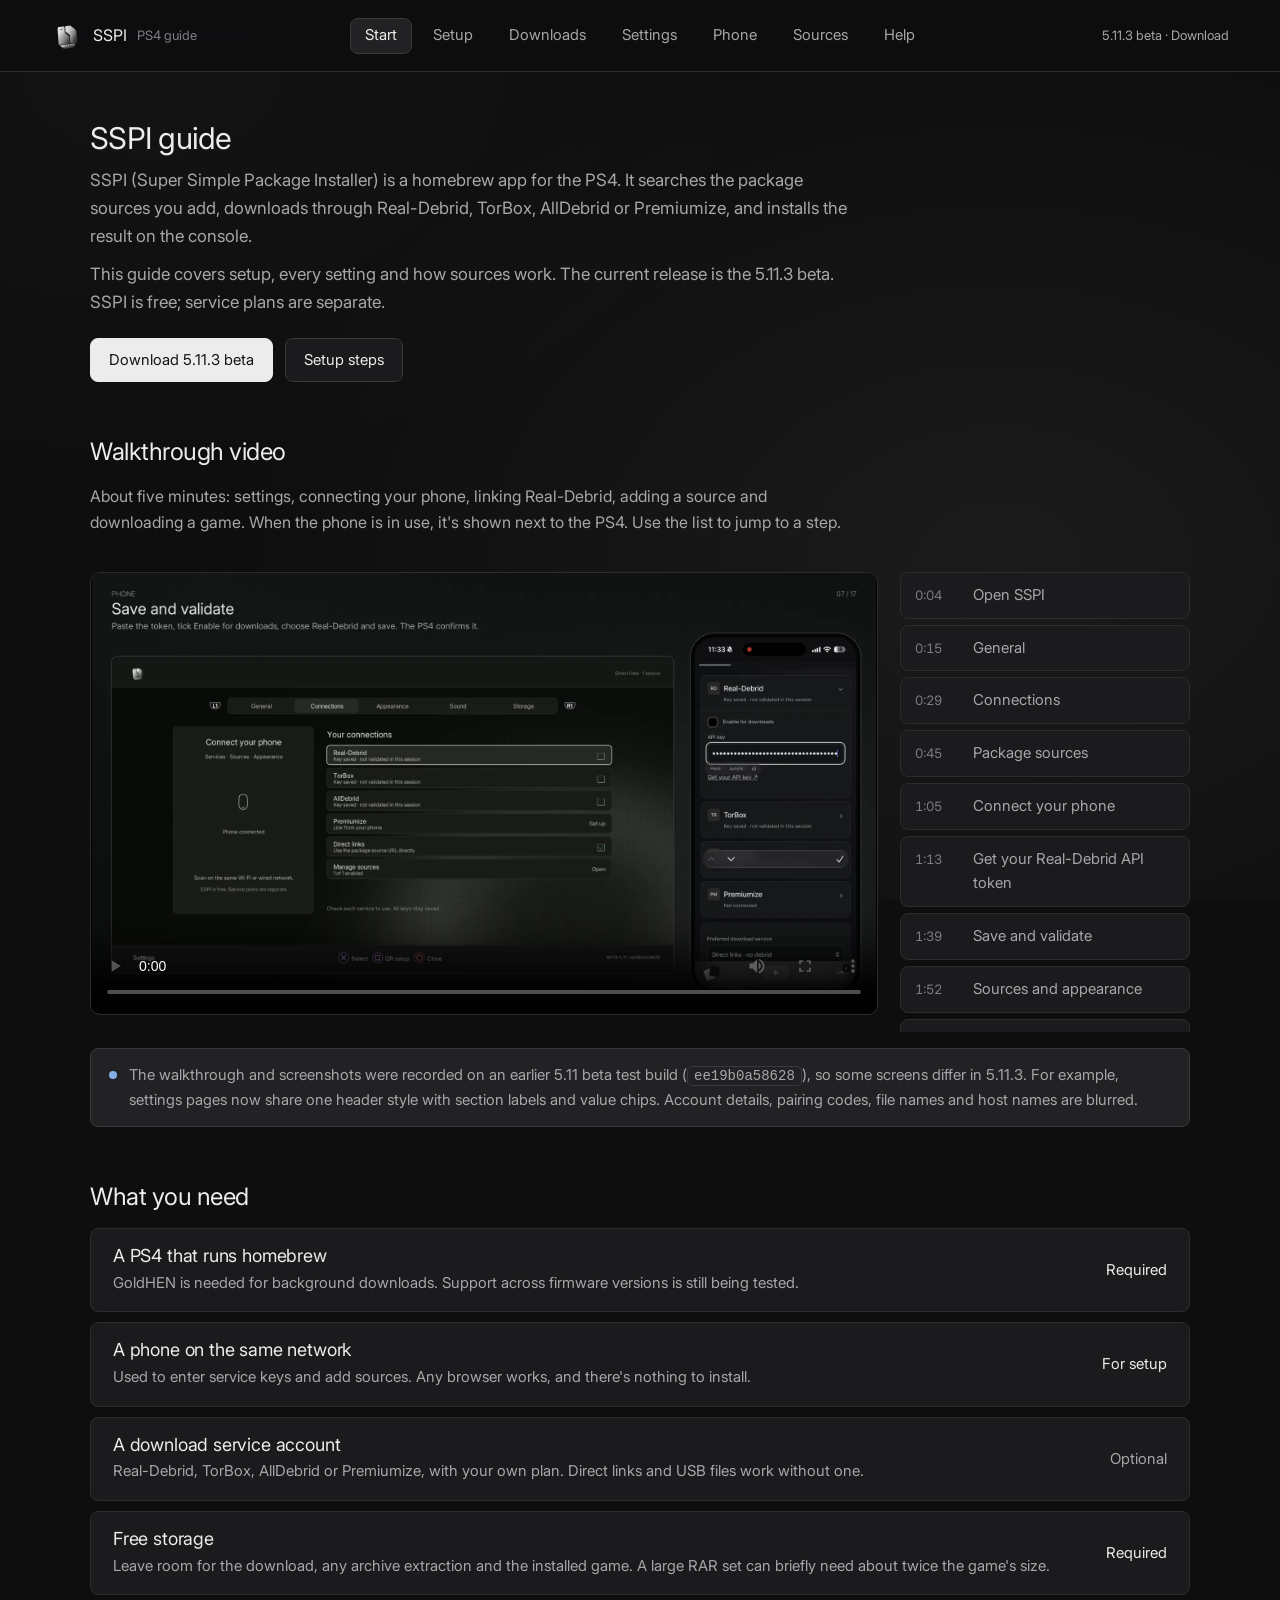
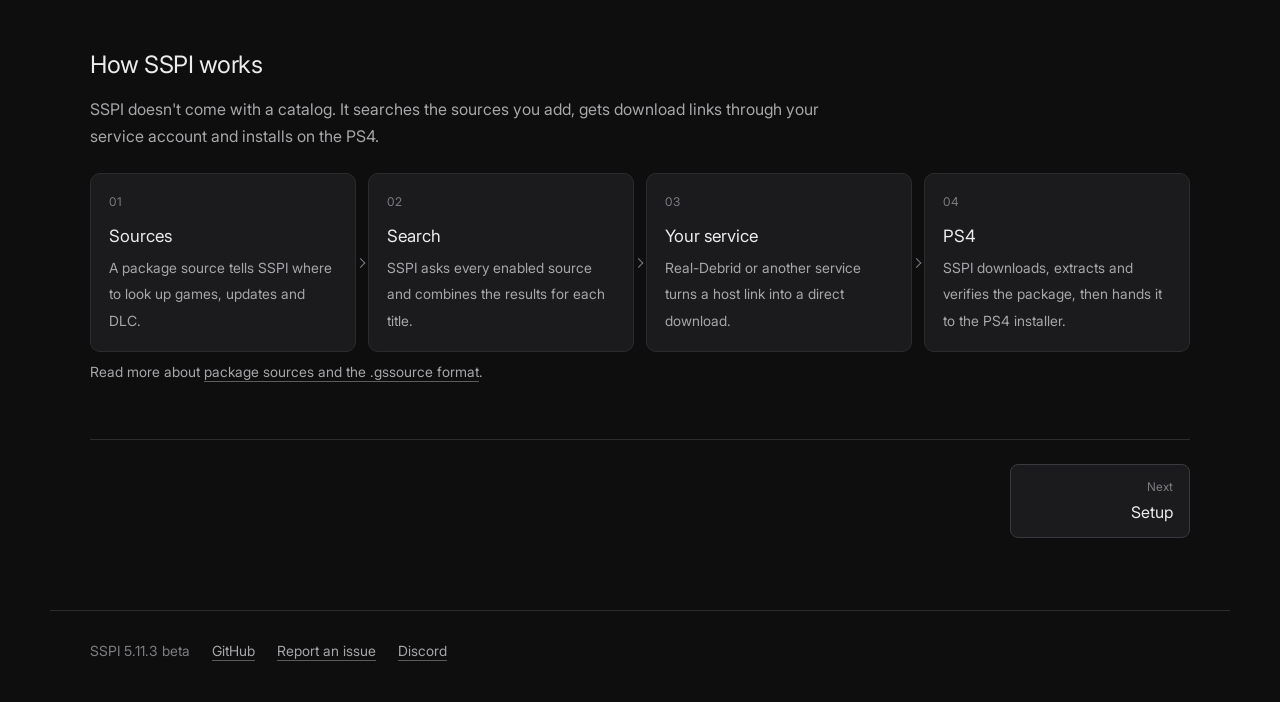
==== commit b7a6412f: "Document the 5.11.3 beta in the README and guide Point the release links, install steps and footer a" ====
--- a/docs/index.html
+++ b/docs/index.html
@@ -33,7 +33,7 @@
       <a class="tab" href="#help" data-panel="help">Help</a>
     </div>
   </nav>
-  <p class="status"><a href="https://github.com/Xyhlo/SSPI/releases/tag/v5.11.2">5.11.2 beta · Download</a></p>
+  <p class="status"><a href="https://github.com/Xyhlo/SSPI/releases/tag/v5.11.3">5.11.3 beta · Download</a></p>
 </header>
 
 <main id="content" tabindex="-1">
@@ -43,9 +43,9 @@
   <div class="panel-head intro">
     <h1 id="start-title" tabindex="-1">SSPI guide</h1>
     <p>SSPI (Super Simple Package Installer) is a homebrew app for the PS4. It searches the package sources you add, downloads through Real-Debrid, TorBox, AllDebrid or Premiumize, and installs the result on the console.</p>
-    <p>This guide covers setup, every setting and how sources work. The current release is the 5.11.2 beta. SSPI is free; service plans are separate.</p>
+    <p>This guide covers setup, every setting and how sources work. The current release is the 5.11.3 beta. SSPI is free; service plans are separate.</p>
     <div class="actions">
-      <a class="button primary" href="https://github.com/Xyhlo/SSPI/releases/tag/v5.11.2">Download 5.11.2 beta</a>
+      <a class="button primary" href="https://github.com/Xyhlo/SSPI/releases/tag/v5.11.3">Download 5.11.3 beta</a>
       <a class="button" href="#setup">Setup steps</a>
     </div>
   </div>
@@ -60,7 +60,7 @@
       </video>
       <ol class="chapters" id="chapters" aria-label="Video chapters"><li><button type="button" data-t="3.6" data-index="1"><time>0:04</time><span>Open SSPI</span></button></li><li><button type="button" data-t="15.0" data-index="2"><time>0:15</time><span>General</span></button></li><li><button type="button" data-t="29.0" data-index="3"><time>0:29</time><span>Connections</span></button></li><li><button type="button" data-t="45.0" data-index="4"><time>0:45</time><span>Package sources</span></button></li><li><button type="button" data-t="64.83" data-index="5"><time>1:05</time><span>Connect your phone</span></button></li><li><button type="button" data-t="73.37" data-index="6"><time>1:13</time><span>Get your Real-Debrid API token</span></button></li><li><button type="button" data-t="99.27" data-index="7"><time>1:39</time><span>Save and validate</span></button></li><li><button type="button" data-t="111.67" data-index="8"><time>1:52</time><span>Sources and appearance</span></button></li><li><button type="button" data-t="127.83" data-index="9"><time>2:08</time><span>Send links and library artwork</span></button></li><li><button type="button" data-t="142.0" data-index="10"><time>2:22</time><span>Appearance</span></button></li><li><button type="button" data-t="159.6" data-index="11"><time>2:40</time><span>Sound and storage</span></button></li><li><button type="button" data-t="171.6" data-index="12"><time>2:52</time><span>Find a game</span></button></li><li><button type="button" data-t="187.6" data-index="13"><time>3:08</time><span>Choose a package</span></button></li><li><button type="button" data-t="207.6" data-index="14"><time>3:28</time><span>Follow the download</span></button></li><li><button type="button" data-t="227.6" data-index="15"><time>3:48</time><span>Add your own files</span></button></li><li><button type="button" data-t="240.57" data-index="16"><time>4:01</time><span>Queue more</span></button></li><li><button type="button" data-t="259.77" data-index="17"><time>4:20</time><span>Your library</span></button></li></ol>
     </div>
-    <div class="note tip"><p>Recorded on a 5.11 beta test build (<code>ee19b0a58628</code>), so a few screens differ from 5.11.2. Features that aren't in 5.11.2 yet are marked <strong>Next beta</strong> in this guide. Account details, pairing codes, file names and host names are blurred.</p></div>
+    <div class="note tip"><p>The walkthrough and screenshots were recorded on an earlier 5.11 beta test build (<code>ee19b0a58628</code>), so some screens differ in 5.11.3. For example, settings pages now share one header style with section labels and value chips. Account details, pairing codes, file names and host names are blurred.</p></div>
   </div>
 
   <div class="section" id="requirements">
@@ -95,8 +95,9 @@
   <div class="steps">
     <article class="step" id="install">
       <h3>Install SSPI</h3>
-      <p>Download <code>sspi5.11.2.pkg</code> from the <a href="https://github.com/Xyhlo/SSPI/releases/tag/v5.11.2">5.11.2 beta release</a> and install it like any other homebrew package. GitHub's source ZIP isn't an installable package.</p>
-      <p>If you already have SSPI, install over it; your settings stay in place. Then open SSPI once, fully restart the PS4, enable GoldHEN again and reopen SSPI. That loads the updated background worker. The footer should read <code>BETA 5.11 / 7ef9395e7b2f</code>.</p>
+      <p>Download <code>sspi5.11.3.pkg</code> from the <a href="https://github.com/Xyhlo/SSPI/releases/tag/v5.11.3">5.11.3 beta release page</a>. GitHub's source ZIP isn't an installable package. SSPI has no in-app updater, so install updates manually.</p>
+      <p>Before installing, check the file's SHA-256. On Windows, run <code>certutil -hashfile sspi5.11.3.pkg SHA256</code> and compare it with <code>3fe15c485a71dcfe64c3d0c667ca0ceff5e0d665051715bccc4a7dfd0d9f54af</code>.</p>
+      <p>Install it over the existing app; your settings and queue are kept. Launch SSPI once, fully restart the PS4, enable GoldHEN again and reopen SSPI. The footer should read <code>BETA 5.11 / 07dac5e85610</code>.</p>
       <figure class="media"><div class="shot"><img src="assets/guide/ps4-home.webp" alt="SSPI on the PS4 home screen, labelled Super Simple Package Installer" width="1400" height="331" loading="lazy" decoding="async"></div></figure>
     </article>
     <article class="step" id="open-settings">
@@ -148,8 +149,8 @@
     </article>
     <article class="step" id="search-download">
       <h3>Search and download</h3>
-      <p>On <strong>Search</strong>, press <strong>X</strong> on the search field and type a name or a CUSA ID. Open a title to see its packages, grouped as base game, updates, DLC and backports.</p>
-      <p><strong>L2</strong> switches region, <strong>Triangle</strong> shows the mirrors for a package and <strong>X</strong> queues it. <strong>Square</strong> queues the recommended set: the base game plus the best update for your firmware. SSPI only lists hosts that your enabled services support.</p>
+      <p>On <strong>Search</strong>, press <strong>X</strong> on the search field and type a name or a CUSA ID. Open a title to see its packages, grouped as base game, updates, DLC and backports. Each package can show <strong>Ready</strong>, <strong>Needs base game</strong>, <strong>Needs backport</strong> or <strong>Needs another mirror</strong>.</p>
+      <p><strong>L2</strong> switches region, <strong>Triangle</strong> shows the mirrors for a package and <strong>X</strong> queues it. <strong>Square</strong> queues the recommended set: the base game plus the best update for your firmware. If another region opened during this session has the base game or more packages, a notice appears and <strong>L2</strong> switches to it. SSPI only lists hosts that your enabled services support.</p>
       <figure class="media"><button class="zoom" type="button"><div class="shot"><img src="assets/guide/ps4-details.webp" alt="Package details for a game: package tabs, region, the selected package's version and files" width="1600" height="900" loading="lazy" decoding="async"></div></button><figcaption>Host names are blurred in this guide.</figcaption></figure>
       <p><button class="chapter-link" type="button" data-chapter="12">Watch this step</button></p>
     </article>
@@ -178,7 +179,11 @@
       <div class="row"><div><h3>Order and dependencies</h3><p>Queued games wait their turn. Updates and DLC wait for their base game, whatever order you added them in. To let another job go first, pause the active one.</p></div></div>
       <div class="row"><div><h3>The drawer</h3><p>Press <strong>R2</strong> on a game. <strong>Left</strong> and <strong>Right</strong> switch between Packages, Files and Errors; <strong>L2</strong> closes it. Keep the exact wording from Errors if you report a problem.</p></div></div>
       <div class="row"><div><h3>Pause, remove and retry</h3><p><strong>X</strong> runs the action shown for the selected package, such as Pause or Retry. <strong>Square</strong> removes a package or game after a confirmation.</p></div></div>
-    </div>
+      <div class="row"><div><h3>FTP uploads and background jobs</h3><p>When SSPI is open, FTP uploads appear above the queue and are added when complete. When SSPI is closed, the background service handles uploads and reports through <strong>PS4 Notifications</strong>; they don't appear as <strong>Downloads</strong> cards.</p><p>In <strong>In-app</strong> mode, downloads wait while the background service holds a job, including a failed or paused download or an FTP upload. In <strong>Background</strong> mode, a failed download no longer blocks unrelated jobs, but a failed multi-volume RAR set still holds the queue until you retry or remove it, and packages that depend on a failed download, such as its update, wait for it. <span class="tag">Needs a PS4 test</span></p></div></div>
+      <div class="row"><div><h3>Download connections</h3><p>A download starts with six connections and adds more only while the total speed keeps rising, up to 25. If a server resets several connections at once, SSPI keeps the level that worked and remembers it for that server. A link service's own per-link limit still applies. Saved settings of 5 or 10, the earlier defaults, move to 25; other values you set are kept.</p></div></div>
+      <div class="row"><div><h3>Background service interruptions</h3><p>If the background service stops during an archive download or extraction, the job waits as Queued and resumes when the service starts again. If it stops while the PS4 installs an archive's package, the job can still show failed, but its packages are kept. <span class="tag">Needs a PS4 test</span></p></div></div>
+    </div>
+    <p class="small">For link renewal timing and archive limits, see <a href="#archives">Archives and storage</a>.</p>
   </div>
 
   <div class="section" id="own-files">
@@ -186,8 +191,18 @@
     <p class="section-intro">Press the <strong>touchpad</strong> on Downloads to add files that didn't come from a search.</p>
     <div class="setting"><button class="zoom" type="button"><img src="assets/guide/ps4-menu.webp" alt="The Downloads menu: Paste a download link, Browse stored debrid files and Install from USB" width="1600" height="900" loading="lazy" decoding="async"></button><div><h3>Paste a download link</h3><p>A direct PKG or archive link, a debrid share link, or a link from a host your service supports.</p><h3 style="margin-top:14px">Browse stored debrid files</h3><p>Ready files and completed torrents that are already in your own account. SSPI imports the file; the torrent doesn't run on the PS4.</p></div></div>
     <div class="setting"><button class="zoom" type="button"><img src="assets/guide/ps4-chooser.webp" alt="Stored files by service: Real-Debrid files and torrents, AllDebrid torrents, TorBox files and torrents" width="1600" height="900" loading="lazy" decoding="async"></button><div><h3>Pick a service</h3><p>Choose Real-Debrid files or torrents, AllDebrid torrents, or TorBox files or torrents, then select the files to queue.</p></div></div>
-    <div class="setting"><button class="zoom" type="button"><img src="assets/guide/ps4-usb.webp" alt="Install from USB with no drive connected" width="1600" height="900" loading="lazy" decoding="async"></button><div><h3>Install from USB</h3><p>Browse a connected drive and select packages or archives. Keep SSPI open while files wait to start, and keep the drive connected until installation finishes.</p></div></div>
-  </div>
+    <div class="setting"><button class="zoom" type="button"><img src="assets/guide/ps4-usb.webp" alt="Install from USB with no drive connected" width="1600" height="900" loading="lazy" decoding="async"></button><div><h3>Install from USB</h3><p>Browse a connected drive and select packages or archives. You can select any volume of a RAR set; SSPI groups the set, extracts it and installs the package. Keep the volumes together. Keep SSPI open while files wait to start, and keep the drive connected until installation finishes.</p><p>SSPI can also install PS4 system themes and their matching license packages. Select the theme in <strong>PS4 Settings → Themes</strong>. <span class="tag">Needs a PS4 test</span></p></div></div>
+  </div>
+
+  <section class="section" id="ftp-inbox">
+    <h2>FTP inbox</h2>
+    <p class="section-intro">SSPI installs PKG files and archives that you upload to the PS4 over FTP. While SSPI is closed, the background service handles them and reports through PS4 notifications.</p>
+    <div class="rows">
+      <div class="row"><div><h3>Upload files</h3><p>Upload PKG files, RAR sets and single ZIP or 7z archives (<code>.zip</code>, <code>.7z</code> or <code>.7zip</code>) to <code>/data/SSPI/pkg-rars/</code>. FTP inbox files use internal storage for staging. A PKG is queued after it stops changing for 10 seconds; an archive waits 60 seconds.</p></div></div>
+      <div class="row"><div><h3>Keep or remove uploads</h3><p>Uploads stay in the inbox after installation. Remove them over FTP when you no longer need them. A failed archive set retries when its file count or total size changes. If you replace a damaged volume with one of the same size, upload part 1 again. Split ZIP sets aren't supported.</p></div></div>
+      <div class="row"><div><h3>Test status</h3><p>Installing uploads from a real FTP client hasn't been tested on a PS4 yet. <span class="tag">Needs a PS4 test</span></p></div></div>
+    </div>
+  </section>
 
   <div class="section" id="send-links">
     <h2>Send links from your phone</h2>
@@ -206,8 +221,10 @@
     <h2>Archives and storage</h2>
     <div class="rows">
       <div class="row"><div><h3>RAR and multipart sets</h3><p>Queue the complete set. SSPI extracts it on the PS4 and checks the extracted package before installing it. Missing or damaged parts need a complete set or another mirror.</p></div></div>
-      <div class="row"><div><h3>Plan for peak space</h3><p>During extraction, the archive and the extracted package exist at the same time. Keep enough free space for both.</p></div></div>
+      <div class="row"><div><h3>Passwords and other archives</h3><p>If a RAR download fails because its password is missing or wrong, choose <strong>Enter archive password</strong> in Downloads to retry extraction with the downloaded parts. A missing-volume error means the set is incomplete. Single ZIP and 7z archives are supported; split ZIP sets aren't.</p><p>For RAR archives with encrypted file names, the password prompt needs a PS4 test. <span class="tag">Needs a PS4 test</span></p></div></div>
+      <div class="row"><div><h3>Plan for peak space</h3><p>During extraction, the archive and the extracted package exist at the same time. Keep enough free space for both. A FAT32 drive can't store a single file larger than 4 GiB; use exFAT for larger extracted files. SSPI's message for this case needs a PS4 test.</p></div></div>
       <div class="row"><div><h3>Staging drive</h3><p>Downloads and extraction stay on the staging drive until installation succeeds. Confirmed installs remove their staging files; failed jobs keep theirs so you can retry. Set it under <a href="#settings-storage">Settings → Storage</a>.</p></div></div>
+      <div class="row"><div><h3>Link renewal</h3><p>In <strong>In-app</strong> mode, SSPI requests a fresh link after 75 seconds without a response for a package, or three minutes for an archive, up to three times without progress. The background service still retries a dead server instead of renewing its link. A renewed single-file archive restarts unless its catalog lists the file's SHA-256; a multi-volume set loses only the volume in progress.</p></div></div>
     </div>
   </div>
 </section>
@@ -216,7 +233,7 @@
 <section class="panel" id="settings" data-title="Settings" aria-labelledby="settings-title">
   <div class="panel-head">
         <h1 id="settings-title" tabindex="-1">Settings</h1>
-    <p>Press <strong>OPTIONS</strong> in SSPI to open Settings, and <strong>L1</strong> or <strong>R1</strong> to move between its five pages. Each option is listed below with what it does.</p>
+      <p>Press <strong>OPTIONS</strong> in SSPI to open Settings, and <strong>L1</strong> or <strong>R1</strong> to move between its five pages. Pages share a header style with section labels, value chips and <strong>On/Off</strong> labels. Saving shows <strong>Saving settings...</strong> without blocking input. Each option is listed below with what it does.</p>
   </div>
 
   <div class="section" id="settings-general">
@@ -234,7 +251,7 @@
 
   <div class="section" id="settings-connections">
     <h2>Connections</h2>
-    <p class="section-intro">Download services, the phone QR code and package sources. All keys stay saved when you switch services.</p>
+    <p class="section-intro">Download services, the phone QR code and package sources. All keys stay saved when you switch services. The PS4 shows a notice when phone settings or a background are saved, or when the phone session ends.</p>
     <figure class="page-shot"><button class="zoom" type="button"><div class="shot"><img src="assets/guide/ps4-connections.webp" alt="Settings, Connections: Connect your phone and Your connections" width="1600" height="900" loading="lazy" decoding="async"></div></button></figure>
     <div class="setting"><img src="assets/guide/row-real-debrid.webp" alt="Real-Debrid: Key validated, account ready, ticked" width="992" height="84" loading="lazy" decoding="async"><div><h3>Real-Debrid, TorBox and AllDebrid</h3><p>Tick a service to use it for downloads. The line underneath shows whether its key is saved and whether it was validated in this session. Add keys from the phone page.</p></div></div>
     <div class="setting"><img src="assets/guide/row-premiumize.webp" alt="Premiumize: Link from your phone, Set up" width="992" height="84" loading="lazy" decoding="async"><div><h3>Premiumize</h3><p><strong>Set up</strong> links Premiumize from your phone.</p></div></div>
@@ -247,8 +264,8 @@
     <h2>Appearance</h2>
     <p class="section-intro">Changes save automatically.</p>
     <figure class="page-shot"><button class="zoom" type="button"><div class="shot"><img src="assets/guide/ps4-appearance.webp" alt="Settings, Appearance: background pattern, reduced motion and accent colors" width="1600" height="900" loading="lazy" decoding="async"></div></button></figure>
-    <div class="setting"><img src="assets/guide/row-background-pattern.webp" alt="Background pattern: Graphite fade" width="1100" height="71" loading="lazy" decoding="async"><div><h3>Background pattern</h3><p>Press <strong>Left</strong> or <strong>Right</strong> to change the background, for example Plain charcoal, Wave, Halo or Graphite fade.</p><p><span class="tag">Next beta</span><br><strong>Square</strong> uploads a custom pixel background from your phone.</p></div></div>
-    <div class="setting"><img src="assets/guide/row-reduced-motion.webp" alt="Reduced motion toggle" width="1100" height="71" loading="lazy" decoding="async"><div><h3>Reduced motion</h3><p>Keeps focus changes static and makes transitions immediate.</p></div></div>
+    <div class="setting"><img src="assets/guide/row-background-pattern.webp" alt="Background pattern: Graphite fade" width="1100" height="71" loading="lazy" decoding="async"><div><h3>Background pattern</h3><p>Press <strong>Left</strong> or <strong>Right</strong> to change the background, for example Plain charcoal, Wave, Halo or Graphite fade. <strong>Square</strong> uploads a pixel background from your phone.</p></div></div>
+    <div class="setting"><img src="assets/guide/row-reduced-motion.webp" alt="Reduced motion toggle" width="1100" height="71" loading="lazy" decoding="async"><div><h3>Reduced motion</h3><p>Turns off the short focus, button, switch and progress animations.</p></div></div>
     <div class="setting"><img src="assets/guide/row-accent.webp" alt="Accent colors: Charcoal, Steel Ice, Arctic, Violet, Crimson, Amber, Teal and Pink" width="1100" height="148" loading="lazy" decoding="async"><div><h3>Accent</h3><p>Sets the highlight color: Charcoal, Steel Ice, Arctic, Violet, Crimson, Amber, Teal or Pink.</p></div></div>
     <div class="setting"><img src="assets/guide/row-restore-charcoal.webp" alt="Restore charcoal" width="1100" height="59" loading="lazy" decoding="async"><div><h3>Restore charcoal</h3><p>Restores the default look. <strong>Triangle</strong> does the same from anywhere on this page.</p></div></div>
   </div>
@@ -264,11 +281,11 @@
 
   <div class="section" id="settings-storage">
     <h2>Storage</h2>
-    <p class="section-intro">Downloads and extraction stay on the staging drive until installation succeeds.</p>
+    <p class="section-intro"><strong>PS4 Settings</strong> chooses where games install. SSPI's <strong>Staging location</strong> holds temporary download and extraction files until installation succeeds. A drive formatted as <strong>PS4 Extended Storage</strong> can't also be an exFAT staging drive.</p>
     <figure class="page-shot"><button class="zoom" type="button"><div class="shot"><img src="assets/guide/ps4-storage.webp" alt="Settings, Storage: staging location and stored files" width="1600" height="900" loading="lazy" decoding="async"></div></button></figure>
-    <div class="setting"><img src="assets/guide/row-staging-location.webp" alt="Staging location: Default, PS4" width="1100" height="77" loading="lazy" decoding="async"><div><h3>Staging location</h3><p>Where SSPI keeps downloads until they're installed: the PS4's internal storage or a USB drive. Use an exFAT USB drive for large packages and keep it connected until installation finishes.</p></div></div>
-    <div class="setting"><img src="assets/guide/row-stored-files.webp" alt="Stored files: Open" width="1100" height="77" loading="lazy" decoding="async"><div><h3>Stored files</h3><p>Browse the files SSPI keeps on internal storage and connected USB drives. <strong>Triangle</strong> refreshes the list and <strong>Square</strong> selects a file for deletion.</p></div></div>
-    <p class="muted">Confirmed installs remove their staging package and transfer files. Failed jobs keep theirs so you can retry without downloading again.</p>
+    <div class="setting"><img src="assets/guide/row-staging-location.webp" alt="Staging location: Default, PS4" width="1100" height="77" loading="lazy" decoding="async"><div><h3>Staging location</h3><p>Choose internal storage or a USB drive for temporary download and extraction files. Use an exFAT USB drive for large packages and keep it connected until installation finishes.</p></div></div>
+    <div class="setting"><img src="assets/guide/row-stored-files.webp" alt="Stored files: Open" width="1100" height="77" loading="lazy" decoding="async"><div><h3>Stored files</h3><p>Browse the files SSPI keeps on internal storage and connected USB drives. <strong>Triangle</strong> refreshes the list and <strong>Square</strong> selects a file for deletion. Deleting a package also removes its leftover transfer files; deleting one leftover file alone keeps the package.</p></div></div>
+    <p class="muted">Confirmed installs remove their staging package and transfer files. Failed jobs keep theirs so you can retry without downloading again. Active archive parts and extracted packages stay protected.</p>
   </div>
 </section>
 
@@ -308,7 +325,7 @@
     <div class="pair">
       <div>
         <p>Choose the accent color and background from the phone. Tap <strong>Save appearance</strong> to apply them on the PS4, or <strong>Restore original charcoal</strong> to go back to the default.</p>
-        <p><span class="tag">Next beta</span><br>Upload your own picture as the background. Your phone crops it and converts it to 320 × 180 pixels; the original stays on your phone. You can add a pattern over it and set the picture opacity and accent strength.</p>
+        <p>Upload your own picture as the background. Your phone crops it and converts it to 320 × 180 pixels; the original stays on your phone. Tap <strong>Upload pixel background</strong> to send it, then <strong>Save appearance</strong>. You can add a pattern over it and set the picture opacity and accent strength.</p>
       </div>
       <div class="phones">
         <figure><div class="phone"><img src="assets/guide/phone-backgrounds.webp" alt="The background list: Plain charcoal, Ripple, Wave, Mosaic, Halo, Graphite fade, Obsidian, Slate glow, ASCII Flowers and Custom pixel background" width="660" height="1268" loading="lazy" decoding="async"></div></figure>
@@ -323,10 +340,10 @@
   </div>
 
   <div class="section" id="phone-library">
-    <h2>Library <span class="tag">Next beta</span></h2>
+    <h2>Library</h2>
     <div class="pair">
       <div>
-        <p>Choose an installed game to change its SSPI case artwork and its PS4 home-screen icon. Pick a JPG, PNG or WebP image and set how it fits, plus an optional outline with its color and thickness. Effects are applied on your phone before upload.</p>
+        <p>From <strong>Search</strong> on the PS4, press the touchpad to open the installed-game library. On the phone page, choose an installed game to change its SSPI case artwork and its PS4 home-screen icon. Pick a JPG, PNG or WebP image and set how it fits, plus an optional outline with its color and thickness. Effects are applied on your phone before upload.</p>
         <p><strong>Save cover</strong> applies it and <strong>Restore original</strong> undoes it. SSPI keeps a backup of the original 512 × 512 icon. Restart the PS4 after saving to refresh the home screen.</p>
       </div>
       <div class="phones">
@@ -349,6 +366,7 @@
   <div class="section" id="where-sources">
     <h2>Where sources come from</h2>
     <p class="section-intro">The community makes and shares sources. You add them in <strong>Settings → Connections → Manage sources</strong>, or from the phone page.</p>
+    <p>If the community directory can't be reached, the browser shows the failure reason and its last loaded list marked as saved. Press <strong>Triangle</strong> to retry the failed page. <span class="tag">Needs a PS4 test</span></p>
     <div class="cards">
       <div class="card"><h3>Community sources</h3><p>Choose <strong>Browse community sources</strong> to see shared sources with their names, tags and descriptions. Pick one and choose Install.</p></div>
       <div class="card"><h3>A source link</h3><p>Choose <strong>Add a source link</strong> and send a <code>.gssource</code> URL from your phone, or use the phone page's Sources tab.</p></div>
@@ -404,7 +422,7 @@
     <h2>Managing sources</h2>
     <div class="rows">
       <div class="row"><div><h3>Turn on, turn off or remove</h3><p>In Package sources, <strong>X</strong> toggles the selected source and <strong>Square</strong> removes it. SSPI remembers your choice.</p></div></div>
-      <div class="row"><div><h3>Updates and new content</h3><p>Installing a newer version of a source can fix results without an app update. Sources that support refreshing fetch new content while cached results stay available.</p></div></div>
+      <div class="row"><div><h3>Updates and new content</h3><p>Installing a newer version of a source can fix results without an app update. Sources that support refreshing fetch new content while cached results stay available. SSPI no longer installs sources by itself. A source installed automatically by an earlier version is removed once if it is still unchanged; sources you imported or updated are kept.</p></div></div>
     </div>
   </div>
 </section>
@@ -416,14 +434,17 @@
     <p>Start with the error message: open the download's drawer with <strong>R2</strong>, choose Errors and note the exact wording.</p>
   </div>
   <div class="faq">
-    <details><summary>SSPI doesn't start</summary><div><p>Check that the SSPI package installed completely and that your homebrew environment is running. If you report it, include the PS4 model, firmware, GoldHEN version and any system error. Firmware coverage is still being tested.</p></div></details>
+    <details><summary>SSPI doesn't start</summary><div><p>Check that the SSPI package installed completely and that your homebrew environment is running. If you report it, include the PS4 model, firmware, GoldHEN version and any system error. Firmware coverage is still being tested. Consoles below firmware 6.72 now load a copy of the runtime made for older firmware; this hasn't been tried on firmware 5.05 yet. <span class="tag">Needs a PS4 test</span></p></div></details>
     <details><summary>The background worker isn't ready</summary><div><p>In Settings → General, choose Retry on Background worker. After installing an update, fully restart the PS4, enable GoldHEN again and reopen SSPI. Until the worker is ready, use In-app mode and keep SSPI open.</p></div></details>
     <details><summary>The phone page won't open</summary><div><p>Keep SSPI open, rescan the current QR code and make sure the phone and PS4 can reach each other. A guest network, network isolation or a phone VPN can block the page.</p></div></details>
     <details><summary>My key isn't validated</summary><div><p>Copy the whole token again from your service's key page, paste it, tick Enable for downloads and tap Save and validate. A validated key doesn't guarantee that every host is supported or that your plan allows every file.</p></div></details>
     <details><summary>A source won't install, or search finds nothing</summary><div><p>Check that the source is enabled and that its URL points to the <code>.gssource</code> file itself. For missing results, try the exact CUSA ID and clear any region filter. A source can be temporarily unavailable or leave out some titles.</p></div></details>
     <details><summary>A title shows no supported mirrors</summary><div><p>SSPI only lists hosts that your enabled services support. Retry the check, choose another region, or enable another service in Settings → Connections.</p></div></details>
-    <details><summary>The PS4 installation fails or stays on Installing</summary><div><p>Note the SSPI error and the full error code in the PS4's notifications. Check that the title ID and base version match the update or DLC. SSPI keeps the files while it can't confirm the result, so don't delete them yet.</p></div></details>
-    <details><summary>A multipart archive won't extract</summary><div><p>Check that every part finished and belongs to the same set, and that there's room for the archive and the extracted package. A damaged or missing part needs a complete set or another mirror.</p></div></details>
+    <details><summary>The PS4 installation fails or stays on Installing</summary><div><p>Note the SSPI error and the full error code in <strong>PS4 Notifications</strong>. Check that the title ID and base version match the update or DLC. SSPI keeps the files while it can't confirm the result, so don't delete them yet. If a background download's link is refused with <code>0x80991401</code> before the transfer finishes, SSPI requests a fresh link. When <strong>PS4 Extended Storage</strong> is connected, base games staged on internal storage are handed to the PS4 through SSPI's local package feed, and SSPI explains the errors for a full installation drive (<code>0x80990039</code>) and a rejected cross-drive install (<code>0x80020012</code>). <span class="tag">Needs a PS4 test</span></p></div></details>
+    <details><summary>A multipart archive won't extract</summary><div><p>Check that every RAR volume finished downloading and belongs to the same set. A damaged or missing part needs a complete set or another mirror. For a missing or wrong password, choose <strong>Enter archive password</strong> in Downloads. Leave room for the archive and the extracted package; a FAT32 drive can't store a single file larger than 4 GiB, so use exFAT for larger files.</p></div></details>
+    <details><summary>Which drive installs games, and which one stages downloads?</summary><div><p>PS4 Settings chooses the game installation drive. SSPI's <strong>Staging location</strong> only holds temporary download and extraction files.</p></div></details>
+    <details><summary>The background worker can't open my USB staging drive</summary><div><p>The worker can't open some selected USB staging drives, and the cause is unknown. Use <strong>Staging location → PS4</strong> or set <strong>Download mode → In-app</strong>.</p></div></details>
+    <details><summary>What happens when a download link stops responding?</summary><div><p><strong>In-app</strong> downloads request a fresh link after 75 seconds for a package or three minutes for an archive, up to three renewals without progress. The background service still retries a dead server. A single-file archive may restart unless its catalog lists its SHA-256.</p></div></details>
     <details><summary>Downloads are slower than expected</summary><div><p>Compare the same file on the same service. Remember that 100 Mbps is about 12.5 MB/s. Waiting for a service to prepare a file is shown separately from the transfer to your PS4.</p></div></details>
   </div>
 
@@ -442,7 +463,7 @@
 </main>
 
 <footer class="site-footer">
-  <span>SSPI 5.11.2 beta</span>
+  <span>SSPI 5.11.3 beta</span>
   <a href="https://github.com/Xyhlo/SSPI">GitHub</a>
   <a href="https://github.com/Xyhlo/SSPI/issues/new">Report an issue</a>
   <a href="https://discord.gg/hF2vw7ybRs">Discord</a>
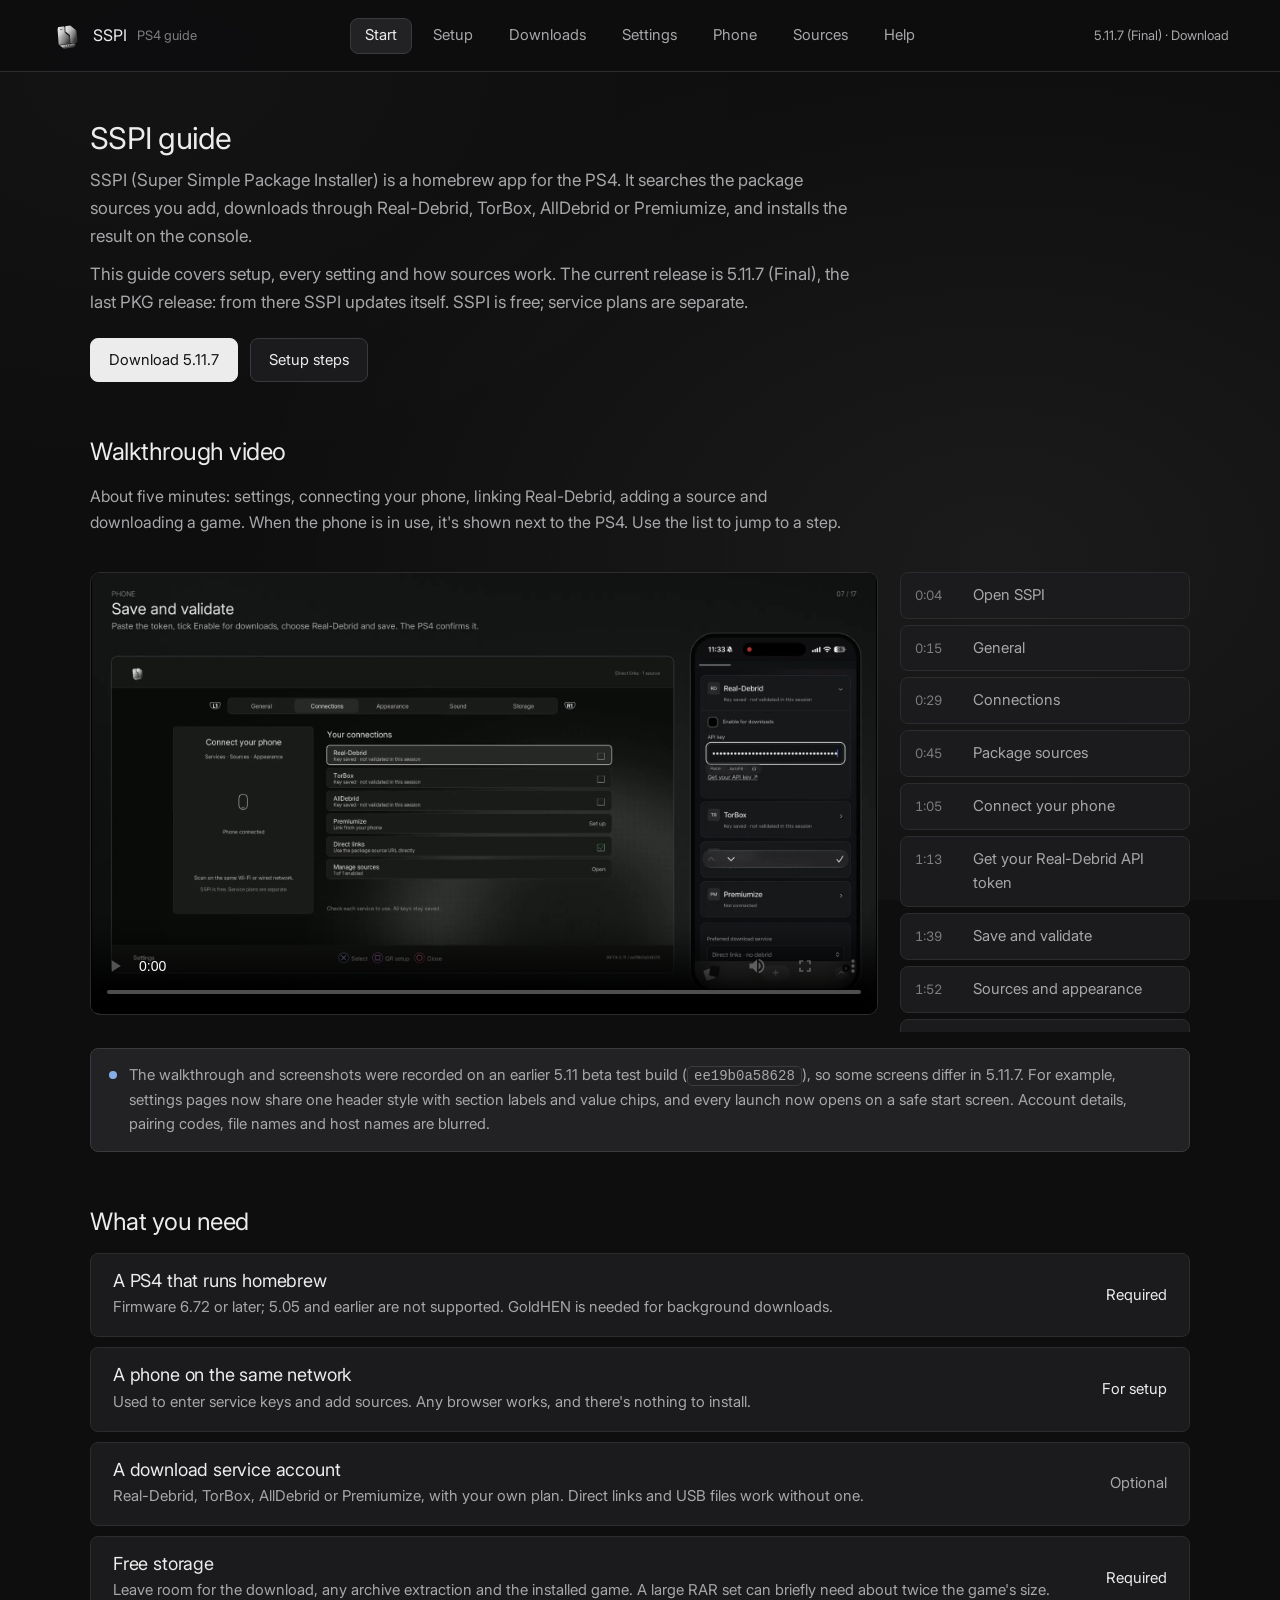
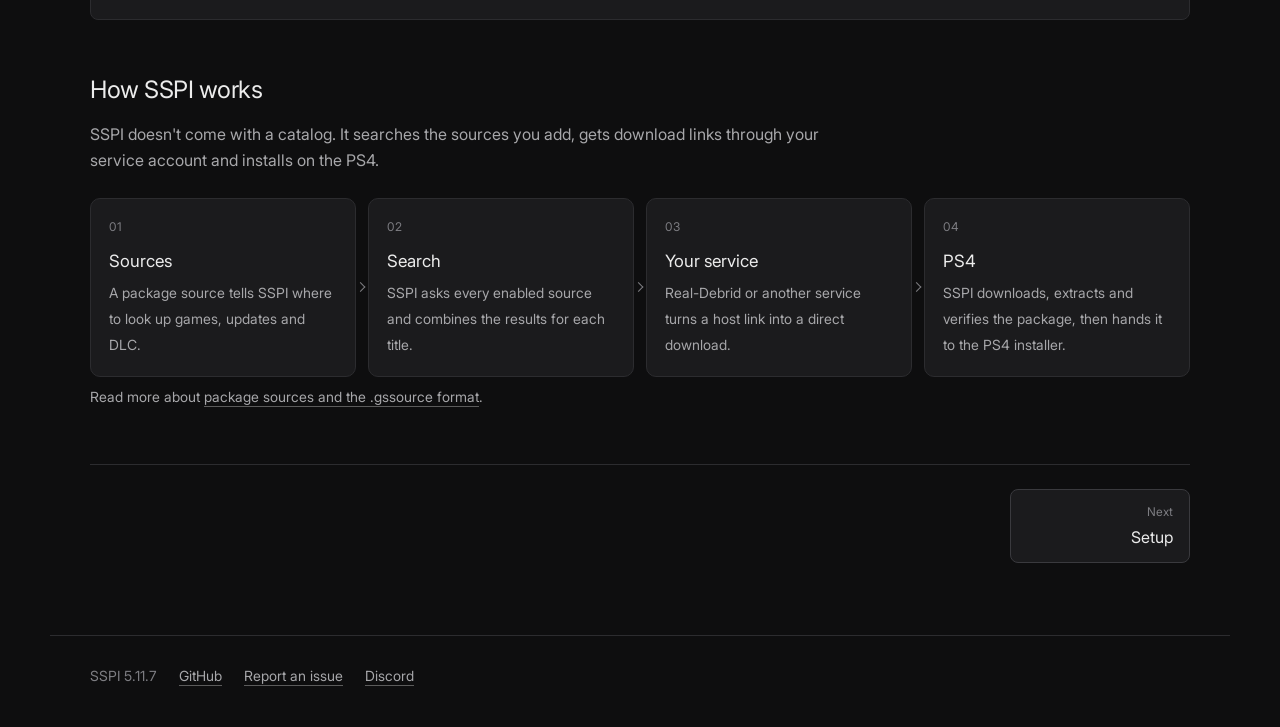
==== commit 3490f3f4: "Update the guide for the 5.11.7 final release Point the guide at 5.11.7 (Final), describe the in-app" ====
--- a/docs/index.html
+++ b/docs/index.html
@@ -33,7 +33,7 @@
       <a class="tab" href="#help" data-panel="help">Help</a>
     </div>
   </nav>
-  <p class="status"><a href="https://github.com/Xyhlo/SSPI/releases/tag/v5.11.3">5.11.3 beta · Download</a></p>
+  <p class="status"><a href="https://github.com/Xyhlo/SSPI/releases/tag/v5.11.7">5.11.7 (Final) · Download</a></p>
 </header>
 
 <main id="content" tabindex="-1">
@@ -43,9 +43,9 @@
   <div class="panel-head intro">
     <h1 id="start-title" tabindex="-1">SSPI guide</h1>
     <p>SSPI (Super Simple Package Installer) is a homebrew app for the PS4. It searches the package sources you add, downloads through Real-Debrid, TorBox, AllDebrid or Premiumize, and installs the result on the console.</p>
-    <p>This guide covers setup, every setting and how sources work. The current release is the 5.11.3 beta. SSPI is free; service plans are separate.</p>
+    <p>This guide covers setup, every setting and how sources work. The current release is 5.11.7 (Final), the last PKG release: from there SSPI updates itself. SSPI is free; service plans are separate.</p>
     <div class="actions">
-      <a class="button primary" href="https://github.com/Xyhlo/SSPI/releases/tag/v5.11.3">Download 5.11.3 beta</a>
+      <a class="button primary" href="https://github.com/Xyhlo/SSPI/releases/tag/v5.11.7">Download 5.11.7</a>
       <a class="button" href="#setup">Setup steps</a>
     </div>
   </div>
@@ -60,13 +60,13 @@
       </video>
       <ol class="chapters" id="chapters" aria-label="Video chapters"><li><button type="button" data-t="3.6" data-index="1"><time>0:04</time><span>Open SSPI</span></button></li><li><button type="button" data-t="15.0" data-index="2"><time>0:15</time><span>General</span></button></li><li><button type="button" data-t="29.0" data-index="3"><time>0:29</time><span>Connections</span></button></li><li><button type="button" data-t="45.0" data-index="4"><time>0:45</time><span>Package sources</span></button></li><li><button type="button" data-t="64.83" data-index="5"><time>1:05</time><span>Connect your phone</span></button></li><li><button type="button" data-t="73.37" data-index="6"><time>1:13</time><span>Get your Real-Debrid API token</span></button></li><li><button type="button" data-t="99.27" data-index="7"><time>1:39</time><span>Save and validate</span></button></li><li><button type="button" data-t="111.67" data-index="8"><time>1:52</time><span>Sources and appearance</span></button></li><li><button type="button" data-t="127.83" data-index="9"><time>2:08</time><span>Send links and library artwork</span></button></li><li><button type="button" data-t="142.0" data-index="10"><time>2:22</time><span>Appearance</span></button></li><li><button type="button" data-t="159.6" data-index="11"><time>2:40</time><span>Sound and storage</span></button></li><li><button type="button" data-t="171.6" data-index="12"><time>2:52</time><span>Find a game</span></button></li><li><button type="button" data-t="187.6" data-index="13"><time>3:08</time><span>Choose a package</span></button></li><li><button type="button" data-t="207.6" data-index="14"><time>3:28</time><span>Follow the download</span></button></li><li><button type="button" data-t="227.6" data-index="15"><time>3:48</time><span>Add your own files</span></button></li><li><button type="button" data-t="240.57" data-index="16"><time>4:01</time><span>Queue more</span></button></li><li><button type="button" data-t="259.77" data-index="17"><time>4:20</time><span>Your library</span></button></li></ol>
     </div>
-    <div class="note tip"><p>The walkthrough and screenshots were recorded on an earlier 5.11 beta test build (<code>ee19b0a58628</code>), so some screens differ in 5.11.3. For example, settings pages now share one header style with section labels and value chips. Account details, pairing codes, file names and host names are blurred.</p></div>
+    <div class="note tip"><p>The walkthrough and screenshots were recorded on an earlier 5.11 beta test build (<code>ee19b0a58628</code>), so some screens differ in 5.11.7. For example, settings pages now share one header style with section labels and value chips, and every launch now opens on a safe start screen. Account details, pairing codes, file names and host names are blurred.</p></div>
   </div>
 
   <div class="section" id="requirements">
     <h2>What you need</h2>
         <div class="rows">
-      <div class="row"><div><h3>A PS4 that runs homebrew</h3><p>GoldHEN is needed for background downloads. Support across firmware versions is still being tested.</p></div><span class="value">Required</span></div>
+      <div class="row"><div><h3>A PS4 that runs homebrew</h3><p>Firmware 6.72 or later; 5.05 and earlier are not supported. GoldHEN is needed for background downloads.</p></div><span class="value">Required</span></div>
       <div class="row"><div><h3>A phone on the same network</h3><p>Used to enter service keys and add sources. Any browser works, and there's nothing to install.</p></div><span class="value">For setup</span></div>
       <div class="row"><div><h3>A download service account</h3><p>Real-Debrid, TorBox, AllDebrid or Premiumize, with your own plan. Direct links and USB files work without one.</p></div><span class="value muted">Optional</span></div>
       <div class="row"><div><h3>Free storage</h3><p>Leave room for the download, any archive extraction and the installed game. A large RAR set can briefly need about twice the game's size.</p></div><span class="value">Required</span></div>
@@ -95,9 +95,10 @@
   <div class="steps">
     <article class="step" id="install">
       <h3>Install SSPI</h3>
-      <p>Download <code>sspi5.11.3.pkg</code> from the <a href="https://github.com/Xyhlo/SSPI/releases/tag/v5.11.3">5.11.3 beta release page</a>. GitHub's source ZIP isn't an installable package. SSPI has no in-app updater, so install updates manually.</p>
-      <p>Before installing, check the file's SHA-256. On Windows, run <code>certutil -hashfile sspi5.11.3.pkg SHA256</code> and compare it with <code>3fe15c485a71dcfe64c3d0c667ca0ceff5e0d665051715bccc4a7dfd0d9f54af</code>.</p>
-      <p>Install it over the existing app; your settings and queue are kept. Launch SSPI once, fully restart the PS4, enable GoldHEN again and reopen SSPI. The footer should read <code>BETA 5.11 / 07dac5e85610</code>.</p>
+      <p>Download <code>sspi5.11.7.pkg</code> from the <a href="https://github.com/Xyhlo/SSPI/releases/tag/v5.11.7">5.11.7 (Final) release page</a>. GitHub's source ZIP isn't an installable package. 5.11.7 is the final PKG release: from then on SSPI updates itself, and the GitHub repository only receives source code updates.</p>
+      <p>Before installing, check the file's SHA-256. On Windows, run <code>certutil -hashfile sspi5.11.7.pkg SHA256</code> and compare it with <code>8813e4f8fd3a32e8208efa37f05337b196c787e28a3166fd079a250b9cde0b75</code>.</p>
+      <p>Install it over the existing app; your settings and queue are kept. Launch SSPI once, fully restart the PS4, enable GoldHEN again and reopen SSPI. The footer should read <code>BETA 5.11 / 0eb783eca1f3</code>, or a newer build ID once SSPI has updated itself.</p>
+      <p>Updates: every launch opens on a safe start screen for a few seconds. It saves SSPI's logs and checks for an update; when one is available, SSPI downloads it, verifies it, installs it and restarts. The first launch after an update shows what changed. Your settings, service keys and queue are kept.</p>
       <figure class="media"><div class="shot"><img src="assets/guide/ps4-home.webp" alt="SSPI on the PS4 home screen, labelled Super Simple Package Installer" width="1400" height="331" loading="lazy" decoding="async"></div></figure>
     </article>
     <article class="step" id="open-settings">
@@ -434,7 +435,7 @@
     <p>Start with the error message: open the download's drawer with <strong>R2</strong>, choose Errors and note the exact wording.</p>
   </div>
   <div class="faq">
-    <details><summary>SSPI doesn't start</summary><div><p>Check that the SSPI package installed completely and that your homebrew environment is running. If you report it, include the PS4 model, firmware, GoldHEN version and any system error. Firmware coverage is still being tested. Consoles below firmware 6.72 now load a copy of the runtime made for older firmware; this hasn't been tried on firmware 5.05 yet. <span class="tag">Needs a PS4 test</span></p></div></details>
+    <details><summary>SSPI doesn't start</summary><div><p>Check that the SSPI package installed completely and that your homebrew environment is running. If you report it, include the PS4 model, firmware, GoldHEN version and any system error. SSPI needs firmware 6.72 or later; 5.05 and earlier are not supported.</p></div></details>
     <details><summary>The background worker isn't ready</summary><div><p>In Settings → General, choose Retry on Background worker. After installing an update, fully restart the PS4, enable GoldHEN again and reopen SSPI. Until the worker is ready, use In-app mode and keep SSPI open.</p></div></details>
     <details><summary>The phone page won't open</summary><div><p>Keep SSPI open, rescan the current QR code and make sure the phone and PS4 can reach each other. A guest network, network isolation or a phone VPN can block the page.</p></div></details>
     <details><summary>My key isn't validated</summary><div><p>Copy the whole token again from your service's key page, paste it, tick Enable for downloads and tap Save and validate. A validated key doesn't guarantee that every host is supported or that your plan allows every file.</p></div></details>
@@ -463,7 +464,7 @@
 </main>
 
 <footer class="site-footer">
-  <span>SSPI 5.11.3 beta</span>
+  <span>SSPI 5.11.7</span>
   <a href="https://github.com/Xyhlo/SSPI">GitHub</a>
   <a href="https://github.com/Xyhlo/SSPI/issues/new">Report an issue</a>
   <a href="https://discord.gg/hF2vw7ybRs">Discord</a>
